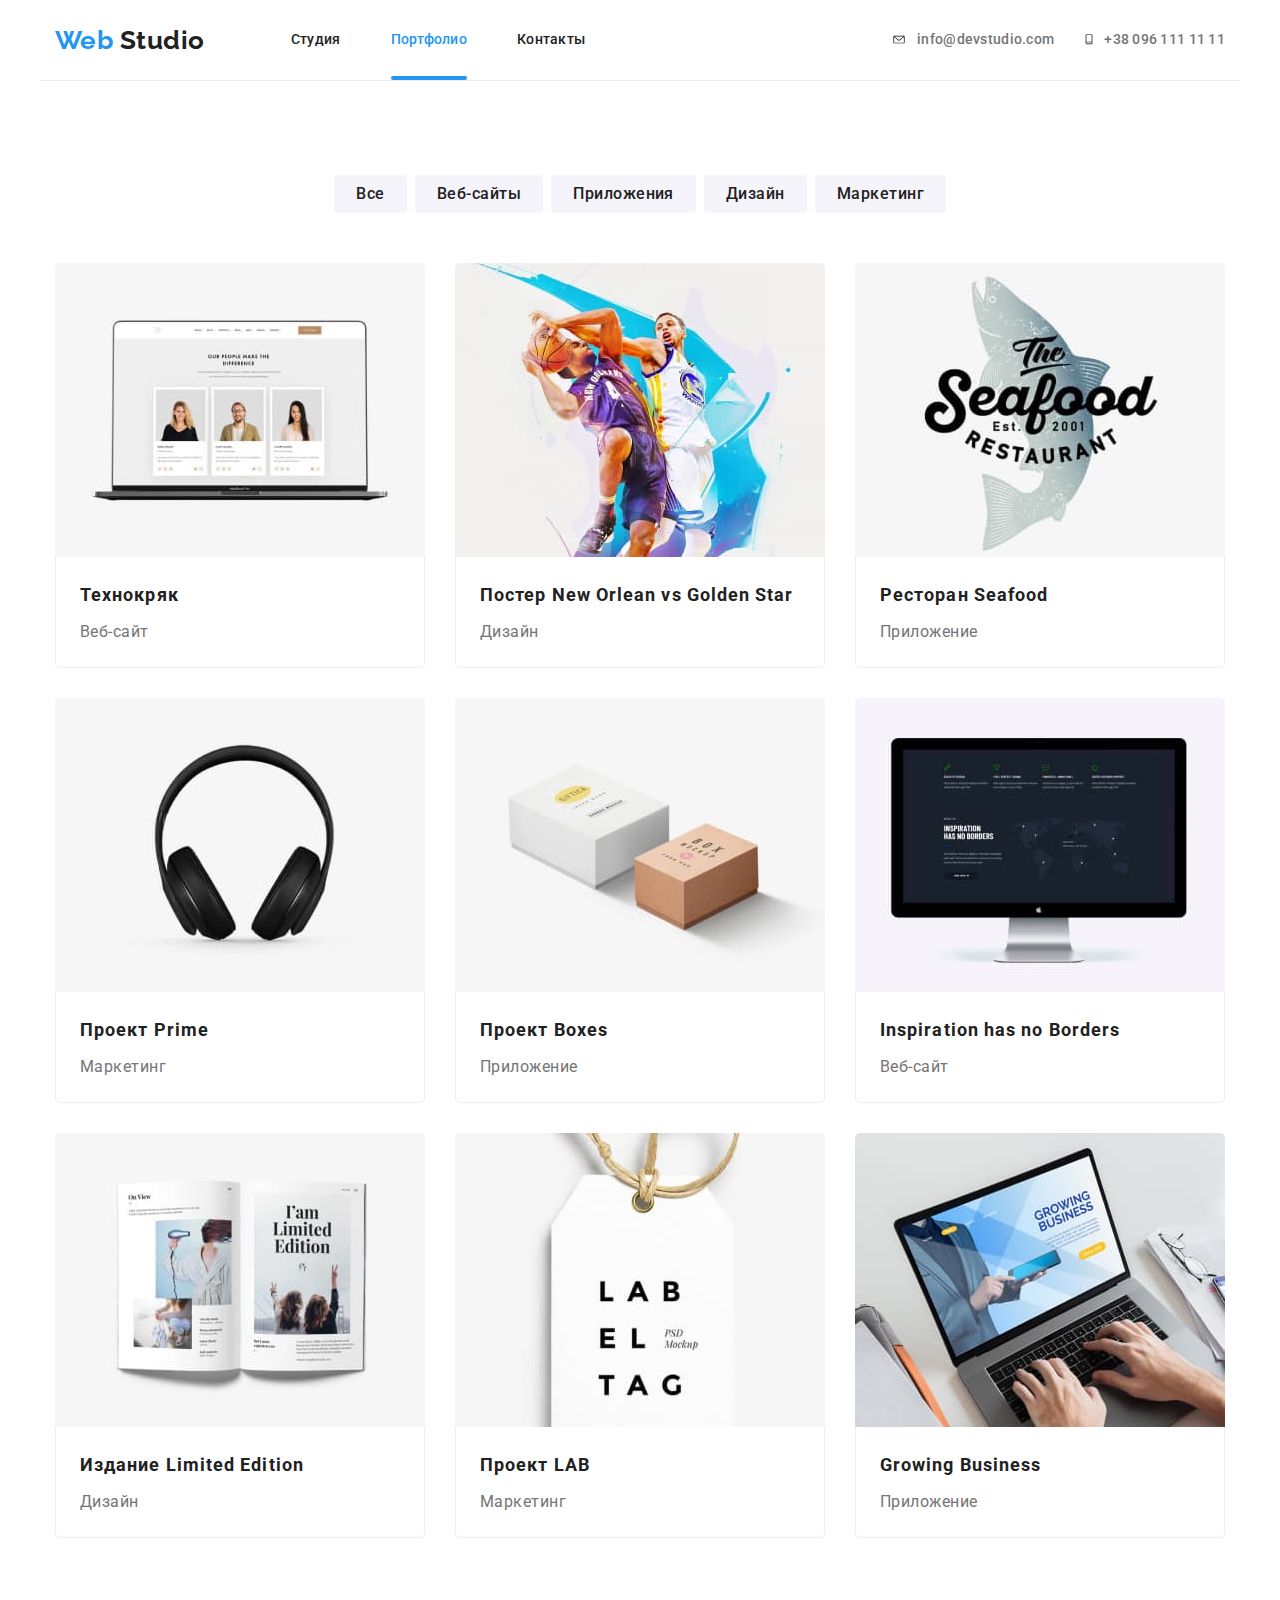
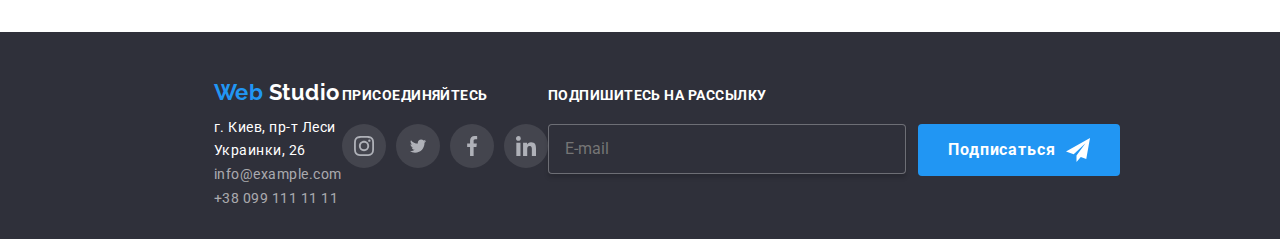
==== portfolio.html @ 9f86890e "Добавляет страницы на препроцессоре SASS" ====
<!DOCTYPE html>
<html lang="ru">
  <head>
    <meta charset="UTF-8" />
    <meta name="viewport" content="width=device-width, initial-scale=1.0" />
    <title>Студия</title>
    <link
      href="https://fonts.googleapis.com/css2?family=Raleway:wght@700&family=Roboto:wght@400;500;700;900&display=swap"
      rel="stylesheet"
    />
    <link
      rel="stylesheet"
      href="https://cdnjs.cloudflare.com/ajax/libs/modern-normalize/0.6.0/modern-normalize.min.css"
    />
    <link rel="stylesheet" href="./css/main.min.css" />
    <!-- <link rel="stylesheet" href="./css/styles.css" /> -->
  </head>

  <body>
    <header>
      <div class="container main-nav">
        <nav class="main-nav">
          <a href="./index.html" class="logo up"
            >Web<span class="word"> Studio</span></a
          >
          <ul class="site-nav list">
            <li class="item"><a href="./index.html" class="link">Студия</a></li>
            <li class="item">
              <a href="#" class="link current">Портфолио</a>
            </li>
            <li class="item"><a href="#" class="link">Контакты</a></li>
          </ul>
        </nav>

        <ul class="contacts list">
          <li class="item">
            <a href="mailto:info@devstudio.com" class="link highlight">
              <svg class="upper icons" width="16" height="11.2">
                <use href="./images/symbol-defs.svg#icon-envelope"></use></svg
              >info@devstudio.com</a
            >
          </li>
          <li class="item">
            <a href="tel:+380961111111" class="link highlight">
              <svg class="upper icons" width="10" height="15">
                <use href="./images/symbol-defs.svg#icon-mobile"></use></svg
              >+38 096 111 11 11</a
            >
          </li>
        </ul>
      </div>
    </header>
    <main>
      <section class="container section portfolio">
        <!-- скроем заголовок в CSS -->
        <h1 class="name visually-hidden">Наши проекты</h1>
        <ul class="variant list">
          <li class="push">
            <button type="button" class="button-items">Все</button>
          </li>
          <li class="push">
            <button type="button" class="button-items">Веб-сайты</button>
          </li>
          <li class="push">
            <button type="button" class="button-items">Приложения</button>
          </li>
          <li class="push">
            <button type="button" class="button-items">Дизайн</button>
          </li>
          <li class="push">
            <button type="button" class="button-items">Маркетинг</button>
          </li>
        </ul>
        <ul class="project list flex">
          <li class="element">
            <div class="thumb">
              <a href="#" class="img"
                ><img
                  src="./images/technocryak.jpg"
                  alt=""
                  width="370"
                  height="294"
              /></a>
              <p class="text-inside">
                Технокряк это современная площадка распространения коронавируса.
                Компании используют эту платформу для цифрового шпионажа и атак
                на защищённые сервера конкурентов.
              </p>
            </div>
            <div class="card">
              <h2 class="project-title list">Технокряк</h2>
              <p class="text list">Веб-сайт</p>
            </div>
          </li>
          <li class="element">
            <div class="thumb">
              <a href="#" class="img"
                ><img src="./images/poster.jpg" alt="" width="370" height="294"
              /></a>
              <p class="text-inside">
                Технокряк это современная площадка распространения коронавируса.
                Компании используют эту платформу для цифрового шпионажа и атак
                на защищённые сервера конкурентов.
              </p>
            </div>
            <div class="card">
              <h2 class="project-title list">
                Постер New Orlean vs Golden Star
              </h2>
              <p class="text list">Дизайн</p>
            </div>
          </li>
          <li class="element">
            <div class="thumb">
              <a href="#" class="img"
                ><img
                  src="./images/seafood.jpg"
                  alt=""
                  width="370"
                  height="294"
              /></a>
              <p class="text-inside">
                Технокряк это современная площадка распространения коронавируса.
                Компании используют эту платформу для цифрового шпионажа и атак
                на защищённые сервера конкурентов.
              </p>
            </div>
            <div class="card">
              <h2 class="project-title list">Ресторан Seafood</h2>
              <p class="text list">Приложение</p>
            </div>
          </li>
          <li class="element">
            <div class="thumb">
              <a href="#" class="img"
                ><img src="./images/prime.jpg" alt="" width="370" height="294"
              /></a>
              <p class="text-inside">
                Технокряк это современная площадка распространения коронавируса.
                Компании используют эту платформу для цифрового шпионажа и атак
                на защищённые сервера конкурентов.
              </p>
            </div>
            <div class="card">
              <h2 class="project-title list">Проект Prime</h2>
              <p class="text list">Маркетинг</p>
            </div>
          </li>
          <li class="element">
            <div class="thumb">
              <a href="#" class="img"
                ><img src="./images/boxes.jpg" alt="" width="370" height="294"
              /></a>
              <p class="text-inside">
                Технокряк это современная площадка распространения коронавируса.
                Компании используют эту платформу для цифрового шпионажа и атак
                на защищённые сервера конкурентов.
              </p>
            </div>
            <div class="card">
              <h2 class="project-title list">Проект Boxes</h2>
              <p class="text list">Приложение</p>
            </div>
          </li>
          <li class="element">
            <div class="thumb">
              <a href="#" class="img"
                ><img src="./images/design.jpg" alt="" width="370" height="294"
              /></a>
              <p class="text-inside">
                Технокряк это современная площадка распространения коронавируса.
                Компании используют эту платформу для цифрового шпионажа и атак
                на защищённые сервера конкурентов.
              </p>
            </div>
            <div class="card">
              <h2 class="project-title list">Inspiration has no Borders</h2>
              <p class="text list">Веб-сайт</p>
            </div>
          </li>
          <li class="element">
            <div class="thumb">
              <a href="#" class="img"
                ><img
                  src="./images/limedition.jpg"
                  alt=""
                  width="370"
                  height="294"
              /></a>
              <p class="text-inside">
                Технокряк это современная площадка распространения коронавируса.
                Компании используют эту платформу для цифрового шпионажа и атак
                на защищённые сервера конкурентов.
              </p>
            </div>
            <div class="card">
              <h2 class="project-title list">Издание Limited Edition</h2>
              <p class="text list">Дизайн</p>
            </div>
          </li>
          <li class="element">
            <div class="thumb">
              <a href="#" class="img"
                ><img src="./images/lab.jpg" alt="" width="370" height="294"
              /></a>
              <p class="text-inside">
                Технокряк это современная площадка распространения коронавируса.
                Компании используют эту платформу для цифрового шпионажа и атак
                на защищённые сервера конкурентов.
              </p>
            </div>
            <div class="card">
              <h2 class="project-title list">Проект LAB</h2>
              <p class="text list">Маркетинг</p>
            </div>
          </li>
          <li class="element">
            <div class="thumb">
              <a href="#" class="img"
                ><img
                  src="./images/desktop.jpg"
                  alt=""
                  width="370"
                  height="294"
              /></a>
              <p class="text-inside">
                Технокряк это современная площадка распространения коронавируса.
                Компании используют эту платформу для цифрового шпионажа и атак
                на защищённые сервера конкурентов.
              </p>
            </div>
            <div class="card">
              <h2 class="project-title list">Growing Business</h2>
              <p class="text list">Приложение</p>
            </div>
          </li>
        </ul>
      </section>
    </main>
    <footer>
      <div class="footer">
        <div class="down">
          <a href="#" class="logo">Web<span class="text"> Studio</span></a>
          <address class="address">
            г. Киев, пр-т Леси Украинки, 26
            <span class="contacts">
              info@example.com <br />+38 099 111 11 11</span
            >
          </address>
        </div>
        <div class="slogan">
          <div class="join">
            <b class="call">присоединяйтесь</b>
          </div>
          <ul class="list">
            <li class="label">
              <!-- используем aria-label в ссылках для читалок -->
              <a href="#" class="social-link accent" aria-label="Instagram">
                <svg class="icons" width="20" height="20">
                  <use
                    href="./images/symbol-defs.svg#icon-instagram"
                  ></use></svg
              ></a>
            </li>
            <li class="label">
              <a href="#" class="social-link accent" aria-label="Twitter"
                ><svg class="icons" width="20" height="16.25">
                  <use href="./images/symbol-defs.svg#icon-twitter"></use></svg
              ></a>
            </li>
            <li class="label">
              <a href="#" class="social-link accent" aria-label="Facebook"
                ><svg class="icons" width="20" height="20">
                  <use href="./images/symbol-defs.svg#icon-facebook"></use></svg
              ></a>
            </li>
            <li class="label">
              <a href="#" class="social-link accent" aria-label="LinkedIn"
                ><svg class="icons" width="20" height="20">
                  <use href="./images/symbol-defs.svg#icon-linkedin"></use></svg
              ></a>
            </li>
          </ul>
        </div>
        <div>
          <div class="join">
            <b class="call">подпишитесь на рассылку</b>
          </div>
          <form class="footer-form">
            <label
              ><input
                type="email"
                class="footer-input"
                name="email"
                placeholder="E-mail"
            /></label>
            <button class="text button icon-send">
              Подписаться
              <svg class="plane" width="24" height="24">
                <use href="./images/symbol-defs.svg#icon-send"></use>
              </svg>
            </button>
          </form>
        </div>
      </div>
      <!-- был удален после занятия №13 -->
      <!--    <div class="copy container">
            <p class="copyright">2020 | Developed by GoIT Students</p>
          </div> -->
    </footer>
  </body>
</html>
---- css/main.min.css ----
body{background-color:#fff;color:#757575;font-family:Roboto,sans-serif;font-weight:400;letter-spacing:0.03em}h1,h2,h3,h4,h5,h6{color:#212121;font-weight:700}.list{list-style:none;padding:0;margin:0}img{display:block;max-width:100%;height:auto}.visually-hidden{position:absolute;width:1px;height:1px;margin:-1px;border:0px;padding:0px;clip:rect(0 0 0 0);overflow:hidden}.container{width:1200px;padding-left:15px;padding-right:15px;margin-left:auto;margin-right:auto}.section{padding-top:94px;padding-bottom:94px}.logo{text-decoration:none;font-family:Raleway,sans-serif;font-weight:700;font-size:26px;line-height:1.19}.up{display:block;margin-right:86px}.logo{color:#2196f3}.logo .word{color:#212121}.logo .text{color:#fff}.main-nav{display:-webkit-box;display:-ms-flexbox;display:flex;-webkit-box-align:center;-ms-flex-align:center;align-items:center}.site-nav{display:-webkit-box;display:-ms-flexbox;display:flex}.site-nav .item+.item{margin-left:50px}.site-nav .link{color:#212121;display:block;padding-top:32px;padding-bottom:32px}.site-nav .link.current{color:#2196f3}.link.current{position:relative}.link.current::after{content:'';display:block;background-color:#2196f3;width:100%;height:4px;position:absolute;bottom:0;border-radius:2px}.contacts{display:-webkit-box;display:-ms-flexbox;display:flex;margin-left:auto}.contacts .item+.item{margin-left:30px}.contacts .link{display:-webkit-box;display:-ms-flexbox;display:flex;-webkit-box-align:center;-ms-flex-align:center;align-items:center;color:#757575}.item .highlight:hover,.item .highlight:focus{fill:#2196f3}.upper.icons{margin-right:10px}.link{-webkit-transition:color 250ms cubic-bezier(0.4, 0, 0.2, 1);transition:color 250ms cubic-bezier(0.4, 0, 0.2, 1);text-decoration:none;font-weight:500;font-size:14px;line-height:1.14;letter-spacing:0.02em}.link:hover,.link:focus{color:#2196f3}.overlay{display:block;padding:200px 452px;max-width:1600px;min-height:600px;margin-left:auto;margin-right:auto;background-image:-webkit-gradient(linear, left top, left bottom, from(rgba(47,48,58,0.8)), to(rgba(47,48,58,0.8))),url("../images/header.jpg");background-image:linear-gradient(rgba(47,48,58,0.8), rgba(47,48,58,0.8)),url("../images/header.jpg");background-color:#757575;background-repeat:no-repeat;background-size:cover}.hero{text-align:center}.hero-title{margin-top:0;margin-bottom:40px;color:#fff;font-weight:900;font-size:44px;line-height:1.36;letter-spacing:0.06em;text-transform:uppercase}.button{display:inline-block;padding:10px 32px;border-radius:4px;border:1px solid transparent;min-width:200px;background-color:#2196f3;color:#fff;font-family:inherit;font-size:16px;line-height:1.87;font-weight:700;text-align:center;letter-spacing:0.06em;text-decoration:none;cursor:pointer}.pluses{display:-webkit-box;display:-ms-flexbox;display:flex}.container .title{margin:0;padding:0}.text{margin:0;padding:0}.list .text{width:270px;font-size:14px;line-height:1.71}.subtitle{margin:0;padding:0;font-size:14px;line-height:1.14;text-transform:uppercase}.pluses .subtitle{margin-bottom:10px}.option:not(:last-child){margin-right:30px}.icon{display:-webkit-inline-box;display:-ms-inline-flexbox;display:inline-flex;width:270px;height:120px;-webkit-box-pack:center;-ms-flex-pack:center;justify-content:center;-webkit-box-align:center;-ms-flex-align:center;align-items:center;background-color:#f5f4fa;margin-bottom:30px;border-radius:4px}.projects{display:-webkit-box;display:-ms-flexbox;display:flex;z-index:0}.projects .subtitle{color:#fff}.projects .unit{position:relative}.projects .unit:not(:last-child){margin-right:30px}.apps{position:absolute;bottom:0;left:0;width:100%;padding:27px 0px;background-color:rgba(47,48,58,0.8);text-align:center}.team{text-align:center;background-color:#f5f4fa;font-size:16px;line-height:1.19}.team-container{max-width:1600px;padding:94px 214px;margin-left:auto;margin-right:auto}.team .list{display:-webkit-box;display:-ms-flexbox;display:flex;-webkit-box-pack:space-evenly;-ms-flex-pack:space-evenly;justify-content:space-evenly}.member:not(:last-child){margin-right:30px}.team .member{background-color:#fff;-webkit-box-shadow:0px 2px 1px rgba(0,0,0,0.2),0px 1px 1px rgba(0,0,0,0.14),0px 1px 3px rgba(0,0,0,0.12);box-shadow:0px 2px 1px rgba(0,0,0,0.2),0px 1px 1px rgba(0,0,0,0.14),0px 1px 3px rgba(0,0,0,0.12)}.inside{padding:30px 32px 24px}.social-link{fill:#afb1b8;display:-webkit-box;display:-ms-flexbox;display:flex;-webkit-box-pack:center;-ms-flex-pack:center;justify-content:center;-webkit-box-align:center;-ms-flex-align:center;align-items:center;width:44px;height:44px;border-radius:50%}.social-link:hover,.social-link:focus{background-color:#2196f3;fill:#fff}.icons{-webkit-transition:background-color 250ms cubic-bezier(0.4, 0, 0.2, 1),fill 250ms cubic-bezier(0.4, 0, 0.2, 1);transition:background-color 250ms cubic-bezier(0.4, 0, 0.2, 1),fill 250ms cubic-bezier(0.4, 0, 0.2, 1)}.section-title{padding:0;margin:0;margin-bottom:50px;font-size:36px;line-height:1.17;text-align:center}.section-subtitle{margin:0;margin-bottom:10px;font-weight:500}.team .item{margin:0px 0px 16px}.clients .list{display:-webkit-box;display:-ms-flexbox;display:flex;-webkit-box-pack:justify;-ms-flex-pack:justify;justify-content:space-between}.pic{display:-webkit-box;display:-ms-flexbox;display:flex;-webkit-box-pack:center;-ms-flex-pack:center;justify-content:center;-webkit-box-align:center;-ms-flex-align:center;align-items:center;width:170px;height:90px;border:1px solid #afb1b8;border-radius:4px;-webkit-transition:border-color 250ms cubic-bezier(0.4, 0, 0.2, 1);transition:border-color 250ms cubic-bezier(0.4, 0, 0.2, 1)}.link-client{fill:#afb1b8}.pic:hover,.pic:focus{border-color:#2196f3;cursor:pointer}.pic:hover .link-client,.pic:focus .link-client{fill:#2196f3}.icon-client{-webkit-transition:fill 250ms cubic-bezier(0.4, 0, 0.2, 1);transition:fill 250ms cubic-bezier(0.4, 0, 0.2, 1)}.footer{max-width:1600px;padding:0px 214px;margin-left:auto;margin-right:auto;display:-webkit-box;display:-ms-flexbox;display:flex;-webkit-box-pack:justify;-ms-flex-pack:justify;justify-content:space-between;-webkit-box-align:baseline;-ms-flex-align:baseline;align-items:baseline;padding-top:48px;background-color:#2f303a}.down .logo{display:block;margin-bottom:10px;font-size:22px;line-height:1.18}.address>.contacts{color:rgba(255,255,255,0.6)}.address{color:#fff;font-style:normal;font-size:14px;line-height:1.71}.down{margin-bottom:28px}.call{color:#fff;font-size:14px;line-height:1.14;text-transform:uppercase}.footer-input{width:358px;padding:15px 16px;margin-right:12px;background-color:#2f303a;border:1px solid rgba(255,255,255,0.3);-webkit-box-shadow:0px 4px 4px rgba(0,0,0,0.15);box-shadow:0px 4px 4px rgba(0,0,0,0.15);border-radius:4px}.label:not(:last-child){margin-right:10px}.slogan .list{display:-webkit-box;display:-ms-flexbox;display:flex}.join{margin-bottom:20px}.social-link.accent{background-color:rgba(255,255,255,0.1)}.social-link.accent:hover,.social-link.accent:focus{background-color:#2196f3}.footer-form{display:-webkit-box;display:-ms-flexbox;display:flex}.button.icon-send{padding:10px 29px;display:-webkit-box;display:-ms-flexbox;display:flex;-webkit-box-align:center;-ms-flex-align:center;align-items:center}.icon-send .plane{margin-left:10px}.backdrop{position:fixed;background-color:rgba(0,0,0,0.2);top:0;left:0;width:100%;height:100%;z-index:1;-webkit-transition:opacity 250ms cubic-bezier(0.4, 0, 0.2, 1);transition:opacity 250ms cubic-bezier(0.4, 0, 0.2, 1)}.backdrop.is-hidden{opacity:0;pointer-events:none}.modal{position:absolute;left:50%;top:50%;-webkit-transform:translate(-50%, -50%) scale(1.2);transform:translate(-50%, -50%) scale(1.2);padding:40px;background-color:#ffffff;-webkit-box-shadow:0px 2px 1px rgba(0,0,0,0.2),0px 1px 1px rgba(0,0,0,0.14),0px 1px 3px rgba(0,0,0,0.12);box-shadow:0px 2px 1px rgba(0,0,0,0.2),0px 1px 1px rgba(0,0,0,0.14),0px 1px 3px rgba(0,0,0,0.12);border-radius:4px;-webkit-transition:-webkit-transform 250ms cubic-bezier(0.4, 0, 0.2, 1);transition:-webkit-transform 250ms cubic-bezier(0.4, 0, 0.2, 1);transition:transform 250ms cubic-bezier(0.4, 0, 0.2, 1);transition:transform 250ms cubic-bezier(0.4, 0, 0.2, 1), -webkit-transform 250ms cubic-bezier(0.4, 0, 0.2, 1)}.form .title{margin:0;margin-bottom:30px;font-size:20px;line-height:1.15;text-align:center}.form-field input{margin:0;padding:12px 42px}.form-field{position:relative;display:-webkit-box;display:-ms-flexbox;display:flex;-webkit-box-orient:vertical;-webkit-box-direction:normal;-ms-flex-direction:column;flex-direction:column;font-size:14px;line-height:1.14;letter-spacing:0.01em;color:#757575;margin-bottom:28px}.form-label{position:absolute;top:50%;left:42px;-webkit-transform:translateY(-50%);transform:translateY(-50%);-webkit-transition:color 250ms cubic-bezier(0.4, 0, 0.2, 1),-webkit-transform 250ms cubic-bezier(0.4, 0, 0.2, 1);transition:color 250ms cubic-bezier(0.4, 0, 0.2, 1),-webkit-transform 250ms cubic-bezier(0.4, 0, 0.2, 1);transition:transform 250ms cubic-bezier(0.4, 0, 0.2, 1),color 250ms cubic-bezier(0.4, 0, 0.2, 1);transition:transform 250ms cubic-bezier(0.4, 0, 0.2, 1),color 250ms cubic-bezier(0.4, 0, 0.2, 1),-webkit-transform 250ms cubic-bezier(0.4, 0, 0.2, 1)}.form-input{border:1px solid rgba(33,33,33,0.2);border-radius:4px;outline-width:1px;-webkit-transition:outline-color 250ms cubic-bezier(0.4, 0, 0.2, 1);transition:outline-color 250ms cubic-bezier(0.4, 0, 0.2, 1)}.form-input:focus{outline-color:#2196f3}textarea{resize:none;color:#757575}.form-field.comment{position:relative;margin-bottom:20px}.form-field .textarea{height:120px;padding:12px 16px;border-radius:4px;border:1px solid rgba(33,33,33,0.2);outline-width:1px;-webkit-transition:outline-color 250ms cubic-bezier(0.4, 0, 0.2, 1);transition:outline-color 250ms cubic-bezier(0.4, 0, 0.2, 1)}.comment-label{position:absolute;top:12px;left:16px;-webkit-transition:color 250ms cubic-bezier(0.4, 0, 0.2, 1),-webkit-transform 250ms cubic-bezier(0.4, 0, 0.2, 1);transition:color 250ms cubic-bezier(0.4, 0, 0.2, 1),-webkit-transform 250ms cubic-bezier(0.4, 0, 0.2, 1);transition:color 250ms cubic-bezier(0.4, 0, 0.2, 1),transform 250ms cubic-bezier(0.4, 0, 0.2, 1);transition:color 250ms cubic-bezier(0.4, 0, 0.2, 1),transform 250ms cubic-bezier(0.4, 0, 0.2, 1),-webkit-transform 250ms cubic-bezier(0.4, 0, 0.2, 1)}.form-field:focus-within>.textarea{outline-color:#2196f3}.form-field:focus-within>.form-label,.form-input:not(:placeholder-shown)+.form-label{color:#2196f3;-webkit-transform:translate(-25px, -44px);transform:translate(-25px, -44px)}.form-field:focus-within>.comment-label,.textarea:not(:placeholder-shown)+.comment-label{color:#2196f3;-webkit-transform:translateY(-28px);transform:translateY(-28px)}.form-icon{position:absolute;top:50%;left:16px;-webkit-transform:translateY(-50%);transform:translateY(-50%);-webkit-transition:fill 250ms cubic-bezier(0.4, 0, 0.2, 1);transition:fill 250ms cubic-bezier(0.4, 0, 0.2, 1)}.form-field:focus-within>.form-icon{fill:#2196f3}.form-field.policy{display:-webkit-box;display:-ms-flexbox;display:flex;-webkit-box-orient:horizontal;-webkit-box-direction:normal;-ms-flex-direction:row;flex-direction:row;-webkit-box-pack:center;-ms-flex-pack:center;justify-content:center;-webkit-box-align:center;-ms-flex-align:center;align-items:center;text-align:center;margin-bottom:30px;margin-right:auto;margin-left:auto}.agreement{color:#2196f3}.checkbox{position:absolute;width:1px;height:1px;margin:-1px;border:0px;padding:0px;clip:rect(0 0 0 0);overflow:hidden}.checkbox-icon{position:absolute;top:0;left:0;display:block;width:15px;height:15px;border:1px solid #212121;border-radius:2px;margin-right:8px;-webkit-transition:border-color 250ms cubic-bezier(0.4, 0, 0.2, 1),background-color 250ms cubic-bezier(0.4, 0, 0.2, 1),background-image 250ms cubic-bezier(0.4, 0, 0.2, 1);transition:border-color 250ms cubic-bezier(0.4, 0, 0.2, 1),background-color 250ms cubic-bezier(0.4, 0, 0.2, 1),background-image 250ms cubic-bezier(0.4, 0, 0.2, 1)}.checkbox:checked+.checkbox-icon{border-color:#2196f3;background-color:#2196f3;background-image:url("../images/check.svg");background-size:contain;background-origin:border-box}.button.send-form{display:-webkit-box;display:-ms-flexbox;display:flex;-webkit-box-pack:center;-ms-flex-pack:center;justify-content:center;margin-right:auto;margin-left:auto}.close-button{position:absolute;fill:#000000;width:30px;height:30px;top:8px;right:8px;background-color:#ffffff;border-radius:50%;border:none;-webkit-box-shadow:0px 2px 1px rgba(0,0,0,0.2),0px 1px 1px rgba(0,0,0,0.14),0px 1px 3px rgba(0,0,0,0.12);box-shadow:0px 2px 1px rgba(0,0,0,0.2),0px 1px 1px rgba(0,0,0,0.14),0px 1px 3px rgba(0,0,0,0.12);cursor:pointer}.portfolio{border-top:1px solid #ececec}.button-items{padding:6px 22px;border:none;cursor:pointer;min-width:73px;border-radius:4px;-webkit-transition:background-color 250ms cubic-bezier(0.4, 0, 0.2, 1),color 250ms cubic-bezier(0.4, 0, 0.2, 1);transition:background-color 250ms cubic-bezier(0.4, 0, 0.2, 1),color 250ms cubic-bezier(0.4, 0, 0.2, 1);font-family:inherit;font-weight:500;font-size:16px;line-height:1.62;letter-spacing:0.03em}.button-items{background-color:#f5f4fa;color:#212121}.button-items:hover,.button-items:focus{background-color:#2196f3;color:#fff}.variant{display:-webkit-box;display:-ms-flexbox;display:flex;-webkit-box-pack:center;-ms-flex-pack:center;justify-content:center;margin-bottom:50px}.push:not(:last-child){margin-right:8px}.flex{display:-webkit-box;display:-ms-flexbox;display:flex;-ms-flex-wrap:wrap;flex-wrap:wrap}.element{display:block;border-top-left-radius:5px;border-top-right-radius:5px;overflow:hidden}.flex .element{width:370px;margin-right:30px;margin-bottom:30px;-webkit-transition:-webkit-box-shadow 250ms cubic-bezier(0.4, 0, 0.2, 1);transition:-webkit-box-shadow 250ms cubic-bezier(0.4, 0, 0.2, 1);transition:box-shadow 250ms cubic-bezier(0.4, 0, 0.2, 1);transition:box-shadow 250ms cubic-bezier(0.4, 0, 0.2, 1), -webkit-box-shadow 250ms cubic-bezier(0.4, 0, 0.2, 1)}.flex .element:hover,.flex .element:focus{-webkit-box-shadow:1px 4px 6px rgba(0,0,0,0.16),0px 4px 4px rgba(0,0,0,0.06),0px 1px 1px rgba(0,0,0,0.12);box-shadow:1px 4px 6px rgba(0,0,0,0.16),0px 4px 4px rgba(0,0,0,0.06),0px 1px 1px rgba(0,0,0,0.12);cursor:pointer}.flex .element:nth-child(3n){margin-right:0}.flex .element:nth-last-child(-n+3){margin-bottom:0}.container .name{margin:0}.card{padding:20px 24px;border-bottom:1px solid #eeeeee;border-left:1px solid #eeeeee;border-right:1px solid #eeeeee;border-bottom-left-radius:5px;border-bottom-right-radius:5px}.project-title{margin-bottom:4px;font-size:18px;line-height:2;letter-spacing:0.06em}.project .list{background-color:#fff}.project .text{font-size:16px;line-height:1.87}.thumb{position:relative;overflow:hidden}.project .text-inside{position:absolute;top:0;left:0;width:100%;height:100%;margin:0;-webkit-transform:translateY(100%);transform:translateY(100%);-webkit-transition:-webkit-transform 250ms cubic-bezier(0.4, 0, 0.2, 1);transition:-webkit-transform 250ms cubic-bezier(0.4, 0, 0.2, 1);transition:transform 250ms cubic-bezier(0.4, 0, 0.2, 1);transition:transform 250ms cubic-bezier(0.4, 0, 0.2, 1), -webkit-transform 250ms cubic-bezier(0.4, 0, 0.2, 1);padding:63px 24px;color:#fff;background-color:rgba(33,150,243,0.9);font-size:18px;line-height:1.56}.project .element:hover .text-inside,.project .element:focus .text-inside{-webkit-transform:translateY(0%);transform:translateY(0%)}
/*# sourceMappingURL=main.min.css.map */
---- css/styles.css ----
:root {
  --primary-text-color: #757575;
  --title-text-color: #212121;
  --button-text-color: #ffffff;
  --accent-color: #2196f3;
  --primary-bg-color: #ffffff;
  --secondary-bg-color: #f5f4fa;
  --white-text-color: #ffffff;
  --second-portfolio-bg-color: rgba(33, 150, 243, 0.9);
  --footer-bg-color: #2f303a;
}

body {
  background-color: var(--primary-bg-color);
  color: var(--primary-text-color);
  font-family: Roboto, sans-serif;
  font-weight: 400;
  letter-spacing: 0.03em;
}

h1,
h2,
h3,
h4,
h5,
h6 {
  color: var(--title-text-color);

  font-weight: 700;
}

/* здесь храним стили для сброса стилей элемента */
.list {
  list-style: none;
  padding: 0;
  margin: 0;
}

/* цвет основного текста серый #757575 */
/* вторичный цвет текста чёрный #212121 */
/* белый #FFFFFF */
/* акцент #2196F3 */
/* акцент подвал rgba(255, 255, 255, 0.6) */
/* акцент подвал rgba(255, 255, 255, 0.4) */

/* основной цвет фона #E5E5E5
вторичный цвет фона #F5F4FA
акцент шапка фон #FFFFFF */

.container {
  width: 1200px;
  padding-left: 15px;
  padding-right: 15px;
  margin-left: auto;
  margin-right: auto;
}
/* этот класс-img создан для того чтобы избавиться от нижнего марджина картинка в 4px*/
img {
  display: block;
  max-width: 100%;
  height: auto;
}

.visually-hidden {
  position: absolute;
  width: 1px;
  height: 1px;
  margin: -1px;
  border: 0px;
  padding: 0px;
  clip: rect(0 0 0 0);
  overflow: hidden;
}

.main-nav {
  display: flex;
  align-items: center;
}
.section {
  padding-top: 94px;
  padding-bottom: 94px;
}

.logo {
  color: var(--accent-color);
  text-decoration: none;

  font-family: Raleway, sans-serif;
  font-weight: 700;
  font-size: 26px;
  line-height: 1.19;
}

.up {
  display: block;
  margin-right: 86px;
}
.logo .word {
  color: var(--title-text-color);
}

/* для лого в футере */
.logo .text {
  color: var(--white-text-color);
}
.site-nav {
  display: flex;
}
/* задать всем, кроме последнего ребёнка 
.site-nav .item:not(:last-child) {
  margin-right: 50px;
} */
.site-nav .item + .item {
  margin-left: 50px;
}
.site-nav .link,
.contacts .link {
  transition: color 250ms cubic-bezier(0.4, 0, 0.2, 1);

  font-weight: 500;
  font-size: 14px;
  line-height: 1.14;
  letter-spacing: 0.02em;
}

.site-nav .link {
  color: var(--title-text-color);
  display: block;
  padding-top: 32px;
  padding-bottom: 32px;
}
.site-nav .link.current {
  color: var(--accent-color);
}
.link.current {
  position: relative;
}
.link.current::after {
  content: '';
  display: block;
  background-color: var(--accent-color);
  width: 100%;
  height: 4px;
  position: absolute;
  bottom: 0;
  border-radius: 2px;
}

.contacts {
  display: flex;
  margin-left: auto;
}
.contacts .item + .item {
  margin-left: 30px;
}

.contacts .link {
  display: flex;
  align-items: center;

  color: var(--primary-text-color);
}
.link:hover,
.link:focus {
  color: var(--accent-color);
}
.link {
  text-decoration: none;
}
.item .highlight:hover,
.item .highlight:focus {
  fill: var(--accent-color);
}
.upper.icons {
  margin-right: 10px;
}
.overlay {
  display: block;
  padding: 200px 452px;
  max-width: 1600px;
  min-height: 600px;
  margin-left: auto;
  margin-right: auto;
  background-image: linear-gradient(
      rgba(47, 48, 58, 0.8),
      rgba(47, 48, 58, 0.8)
    ),
    url('../images/header.jpg');
  /* установлен background-color: #757575; для того, чтобы видно было 
   наш белый hero-title в случае, если не загрузится CSS-фоновая картинка под текстом */
  background-color: #757575;
  background-repeat: no-repeat;
  background-size: cover;
}

.hero {
  text-align: center;
}

.hero-title {
  margin-top: 0;
  margin-bottom: 40px;
  color: var(--white-text-color);

  font-weight: 900;
  font-size: 44px;
  line-height: 1.36;

  letter-spacing: 0.06em;
  text-transform: uppercase;
}
.hero .button {
  font-weight: 700;
}
.pluses {
  display: flex;
}
.border {
  border-bottom: 1px solid #ececec;
}
.container .title {
  margin: 0;
  padding: 0;
}
.text {
  margin: 0;
  padding: 0;
}
.list .text {
  font-size: 14px;
  line-height: 1.71;
}
.subtitle {
  margin: 0;
  padding: 0;

  font-size: 14px;
  line-height: 1.14;
  text-transform: uppercase;
}

.pluses .subtitle {
  margin-bottom: 10px;
}

.option:not(:last-child) {
  margin-right: 30px;
}
/* .pluses .option + .option {
  margin-left: 30px;
} */
.pluses .text {
  width: 270px;
}
.icon {
  display: inline-flex;
  width: 270px;
  height: 120px;
  justify-content: center;
  align-items: center;
  background-color: var(--secondary-bg-color);
  margin-bottom: 30px;
  border-radius: 4px;
}
.projects {
  display: flex;
  z-index: 0;
}

.projects .unit {
  position: relative;
}
.apps {
  position: absolute;
  bottom: 0;
  left: 0;

  width: 100%;
  padding: 27px 0px;
  background-color: rgba(47, 48, 58, 0.8);
  text-align: center;
}

.projects .unit:not(:last-child) {
  margin-right: 30px;
}
.projects .subtitle {
  color: var(--white-text-color);
}

.button {
  display: inline-block;
  padding: 10px 32px;
  border-radius: 4px;
  border: 1px solid transparent;
  min-width: 200px;

  background-color: var(--accent-color);
  color: var(--button-text-color);

  font-family: inherit;
  font-size: 16px;
  line-height: 1.87;
  text-align: center;
  letter-spacing: 0.06em;

  text-decoration: none;
}

.team {
  text-align: center;
  background-color: var(--secondary-bg-color);

  font-size: 16px;
  line-height: 1.19;
}
.team .list {
  display: flex;
  justify-content: space-evenly;
}
.member:not(:last-child) {
  margin-right: 30px;
}
.team .member {
  background-color: var(--primary-bg-color);
  box-shadow: 0px 2px 1px rgba(0, 0, 0, 0.2), 0px 1px 1px rgba(0, 0, 0, 0.14),
    0px 1px 3px rgba(0, 0, 0, 0.12);
}
.inside {
  padding: 30px 32px 24px;
}

.social-link {
  fill: #afb1b8;
  display: flex;
  justify-content: center;
  align-items: center;
  width: 44px;
  height: 44px;
  border-radius: 50%;
}

.social-link:hover,
.social-link:focus {
  background-color: var(--accent-color);
  fill: var(--white-text-color);
}
.icons {
  transition: background-color 250ms cubic-bezier(0.4, 0, 0.2, 1),
    fill 250ms cubic-bezier(0.4, 0, 0.2, 1);
}
.section-title {
  padding: 0;
  margin: 0;
  margin-bottom: 50px;

  font-size: 36px;
  line-height: 1.17;
  text-align: center;
}

.section-subtitle {
  margin: 0;
  margin-bottom: 10px;

  font-weight: 500;
}

.team .item {
  margin: 0px 0px 16px;
}
.clients .list {
  display: flex;
  justify-content: space-between;
}
.pic {
  display: flex;
  justify-content: center;
  align-items: center;
  width: 170px;
  height: 90px;
  border: 1px solid #afb1b8;
  border-radius: 4px;

  transition: border-color 250ms cubic-bezier(0.4, 0, 0.2, 1);
}

.link-client {
  fill: #afb1b8;
}

.pic:hover,
.pic:focus {
  border-color: var(--accent-color);
  cursor: pointer;
}
.pic:hover .link-client,
.pic:focus .link-client {
  fill: var(--accent-color);
}
.icon-client {
  transition: fill 250ms cubic-bezier(0.4, 0, 0.2, 1);
}

.footer {
  display: flex;
  justify-content: space-between;
  align-items: baseline;
  padding-top: 48px;
  background-color: var(--footer-bg-color);
}

.down .logo {
  display: block;
  margin-bottom: 10px;

  font-size: 22px;
  line-height: 1.18;
}

.address > .contacts {
  color: rgba(255, 255, 255, 0.6);
}
.address {
  color: var(--white-text-color);

  font-style: normal;
  font-size: 14px;
  line-height: 1.71;
}
.down {
  margin-bottom: 28px;
}
.call {
  color: var(--white-text-color);

  font-size: 14px;
  line-height: 1.14;

  text-transform: uppercase;
}
.footer-input {
  width: 358px;
  padding: 15px 16px;
  margin-right: 12px;
}
.label:not(:last-child) {
  margin-right: 10px;
}
.slogan .list {
  display: flex;
}
.join {
  margin-bottom: 20px;
}
.social-link.accent {
  background-color: rgba(255, 255, 255, 0.1);
}
.social-link.accent:hover,
.social-link.accent:focus {
  background-color: var(--accent-color);
}
.text.button {
  font-weight: 900;
}
/* .block {
  display: block;
} */
.footer-form {
  display: flex;
}
.button.icon-send {
  display: flex;
  align-items: center;
}
.icon-send .plane {
  margin-left: 10px;
}
.copy {
  background-color: var(--footer-bg-color);
}
.copyright {
  margin: 0;
  padding: 18px 0px 21px;
  border-top: 1px solid rgba(255, 255, 255, 0.1);

  color: rgba(255, 255, 255, 0.4);

  font-size: 12px;
  line-height: 2;
  text-align: center;
}
/*  */
/*  */
/*  */
/*  */
/*  */
/* МОДАЛЬНОЕ ОКНО */
.backdrop {
  position: fixed;
  background-color: rgba(0, 0, 0, 0.2);
  top: 0;
  left: 0;

  width: 100%;
  height: 100%;
  z-index: 1;

  transition: opacity 250ms cubic-bezier(0.4, 0, 0.2, 1);
}
.backdrop.is-hidden {
  /* visibility: hidden; */
  opacity: 0;
  pointer-events: none;
}
.modal {
  position: absolute;

  left: 50%;
  top: 50%;
  transform: translate(-50%, -50%) scale(1.2);
  padding: 40px;
  background-color: #ffffff;
  box-shadow: 0px 2px 1px rgba(0, 0, 0, 0.2), 0px 1px 1px rgba(0, 0, 0, 0.14),
    0px 1px 3px rgba(0, 0, 0, 0.12);
  border-radius: 4px;
  transition: transform 250ms cubic-bezier(0.4, 0, 0.2, 1);
}

.form .title {
  margin: 0;
  margin-bottom: 30px;
  font-size: 20px;
  line-height: 1.15;
  text-align: center;
}
.form-field input {
  margin: 0;
  padding: 12px 42px;
}
.form-field {
  position: relative;
  display: flex;
  flex-direction: column;
  font-size: 14px;
  line-height: 1.14;
  letter-spacing: 0.01em;
  color: var(--primary-text-color);
  margin-bottom: 28px;
}
.form-label {
  position: absolute;
  top: 50%;
  left: 42px;
  transform: translateY(-50%);
  transition: transform 250ms cubic-bezier(0.4, 0, 0.2, 1),
    color 250ms cubic-bezier(0.4, 0, 0.2, 1);
}
.form-input {
  border: 1px solid rgba(33, 33, 33, 0.2);
  border-radius: 4px;
  outline-width: 1px;
  transition: outline-color 250ms cubic-bezier(0.4, 0, 0.2, 1);
}
.form-input:focus/* ,
.form-input:not(:placeholder-shown) */ {
  outline-color: var(--accent-color);
  /* border-color: var(--accent-color); */
}
textarea {
  resize: none;
  color: var(--primary-text-color);
}
.form-field.comment {
  position: relative;
  margin-bottom: 20px;
}
.form-field .textarea {
  height: 120px;
  padding: 12px 16px;

  border-radius: 4px;
  border: 1px solid rgba(33, 33, 33, 0.2);
  outline-width: 1px;
  transition: outline-color 250ms cubic-bezier(0.4, 0, 0.2, 1);
}
.comment-label {
  position: absolute;
  top: 12px;
  left: 16px;
  transition: color 250ms cubic-bezier(0.4, 0, 0.2, 1),
    transform 250ms cubic-bezier(0.4, 0, 0.2, 1);
}
.form-field:focus-within > .textarea {
  outline-color: var(--accent-color);
}

.form-field:focus-within > .form-label,
.form-input:not(:placeholder-shown) + .form-label {
  color: var(--accent-color);
  transform: translate(-25px, -44px);
}
.form-field:focus-within > .comment-label,
.textarea:not(:placeholder-shown) + .comment-label {
  color: var(--accent-color);
  transform: translateY(-28px);
}
.form-icon {
  position: absolute;
  top: 50%;
  left: 16px;
  transform: translateY(-50%);
  transition: fill 250ms cubic-bezier(0.4, 0, 0.2, 1);
}
.form-field:focus-within > .form-icon {
  fill: var(--accent-color);
}

.form-field.policy {
  display: flex;
  flex-direction: row;
  justify-content: center;
  align-items: center;
  text-align: center;

  margin-bottom: 30px;
  margin-right: auto;
  margin-left: auto;
}
.agreement {
  color: var(--accent-color);
}
.checkbox {
  position: absolute;
  width: 1px;
  height: 1px;
  margin: -1px;
  border: 0px;
  padding: 0px;
  clip: rect(0 0 0 0);
  overflow: hidden;
}
.checkbox-icon {
  position: absolute;
  top: 0;
  left: 0;
  display: block;
  width: 15px;
  height: 15px;
  border: 1px solid #212121;
  border-radius: 2px;
  margin-right: 8px;
  transition: border-color 250ms cubic-bezier(0.4, 0, 0.2, 1),
    background-color 250ms cubic-bezier(0.4, 0, 0.2, 1),
    background-image 250ms cubic-bezier(0.4, 0, 0.2, 1);
}
.checkbox:checked + .checkbox-icon {
  border-color: var(--accent-color);
  background-color: var(--accent-color);
  background-image: url('../images/check.svg');
  background-size: contain;
  background-origin: border-box;
}
.button.send-form {
  display: flex;
  justify-content: center;
  margin-right: auto;
  margin-left: auto;
}

.close-button {
  position: absolute;
  fill: #000000;
  width: 30px;
  height: 30px;
  top: -2%;
  right: -2%;

  background-color: #ffffff;

  border-radius: 50%;
  border: none;

  box-shadow: 0px 2px 1px rgba(0, 0, 0, 0.2), 0px 1px 1px rgba(0, 0, 0, 0.14),
    0px 1px 3px rgba(0, 0, 0, 0.12);
  cursor: pointer;
}
/*  */

/*  */

/*  */

/*  */
/* Стили для страницы Portfolio */
.portfolio {
  border-top: 1px solid #ececec;
}
.button-items {
  padding: 6px 22px;
  border: none;
  cursor: pointer;
  min-width: 73px;
  border-radius: 4px;
  background-color: var(--secondary-bg-color);
  color: var(--title-text-color);

  transition: background-color 250ms cubic-bezier(0.4, 0, 0.2, 1),
    color 250ms cubic-bezier(0.4, 0, 0.2, 1);

  font-family: inherit;
  font-weight: 500;
  font-size: 16px;
  line-height: 1.62;
  letter-spacing: 0.03em;
}
.button-items:hover,
.button-items:focus {
  background-color: var(--accent-color);
  color: var(--button-text-color);
}
.variant {
  display: flex;
  justify-content: center;
  margin-bottom: 50px;
}
.push:not(:last-child) {
  margin-right: 8px;
}

.flex {
  display: flex;
  flex-wrap: wrap;
}
.element {
  display: block;
  border-top-left-radius: 5px;
  border-top-right-radius: 5px;
  overflow: hidden;
}
.flex .element {
  width: 370px;
  margin-right: 30px;
  margin-bottom: 30px;

  transition: box-shadow 250ms cubic-bezier(0.4, 0, 0.2, 1);
}
.flex .element:hover,
.flex .element:focus {
  box-shadow: 1px 4px 6px rgba(0, 0, 0, 0.16), 0px 4px 4px rgba(0, 0, 0, 0.06),
    0px 1px 1px rgba(0, 0, 0, 0.12);
  cursor: pointer;
}
.flex .element:nth-child(3n) {
  margin-right: 0;
}
.flex .element:nth-last-child(-n + 3) {
  margin-bottom: 0;
}
.container .name {
  margin: 0;
}
.card {
  padding: 20px 24px;
  border-bottom: 1px solid #eeeeee;
  border-left: 1px solid #eeeeee;
  border-right: 1px solid #eeeeee;
  border-bottom-left-radius: 5px;
  border-bottom-right-radius: 5px;
}

.project-title {
  margin-bottom: 4px;
  font-size: 18px;
  line-height: 2;

  letter-spacing: 0.06em;
}

.project .list {
  background-color: var(--primary-bg-color);
}

.project .text {
  font-size: 16px;
  line-height: 1.87;
}

.thumb {
  position: relative;
  overflow: hidden;
}
.project .text-inside {
  position: absolute;
  top: 0;
  left: 0;
  width: 100%;
  height: 100%;
  margin: 0;

  transform: translateY(100%);
  transition: transform 250ms cubic-bezier(0.4, 0, 0.2, 1);

  padding: 63px 24px;
  color: var(--white-text-color);
  background-color: rgba(33, 150, 243, 0.9);

  font-size: 18px;
  line-height: 1.56;
}
.project .element:hover .text-inside,
.project .element:focus .text-inside {
  transform: translateY(0%);
}
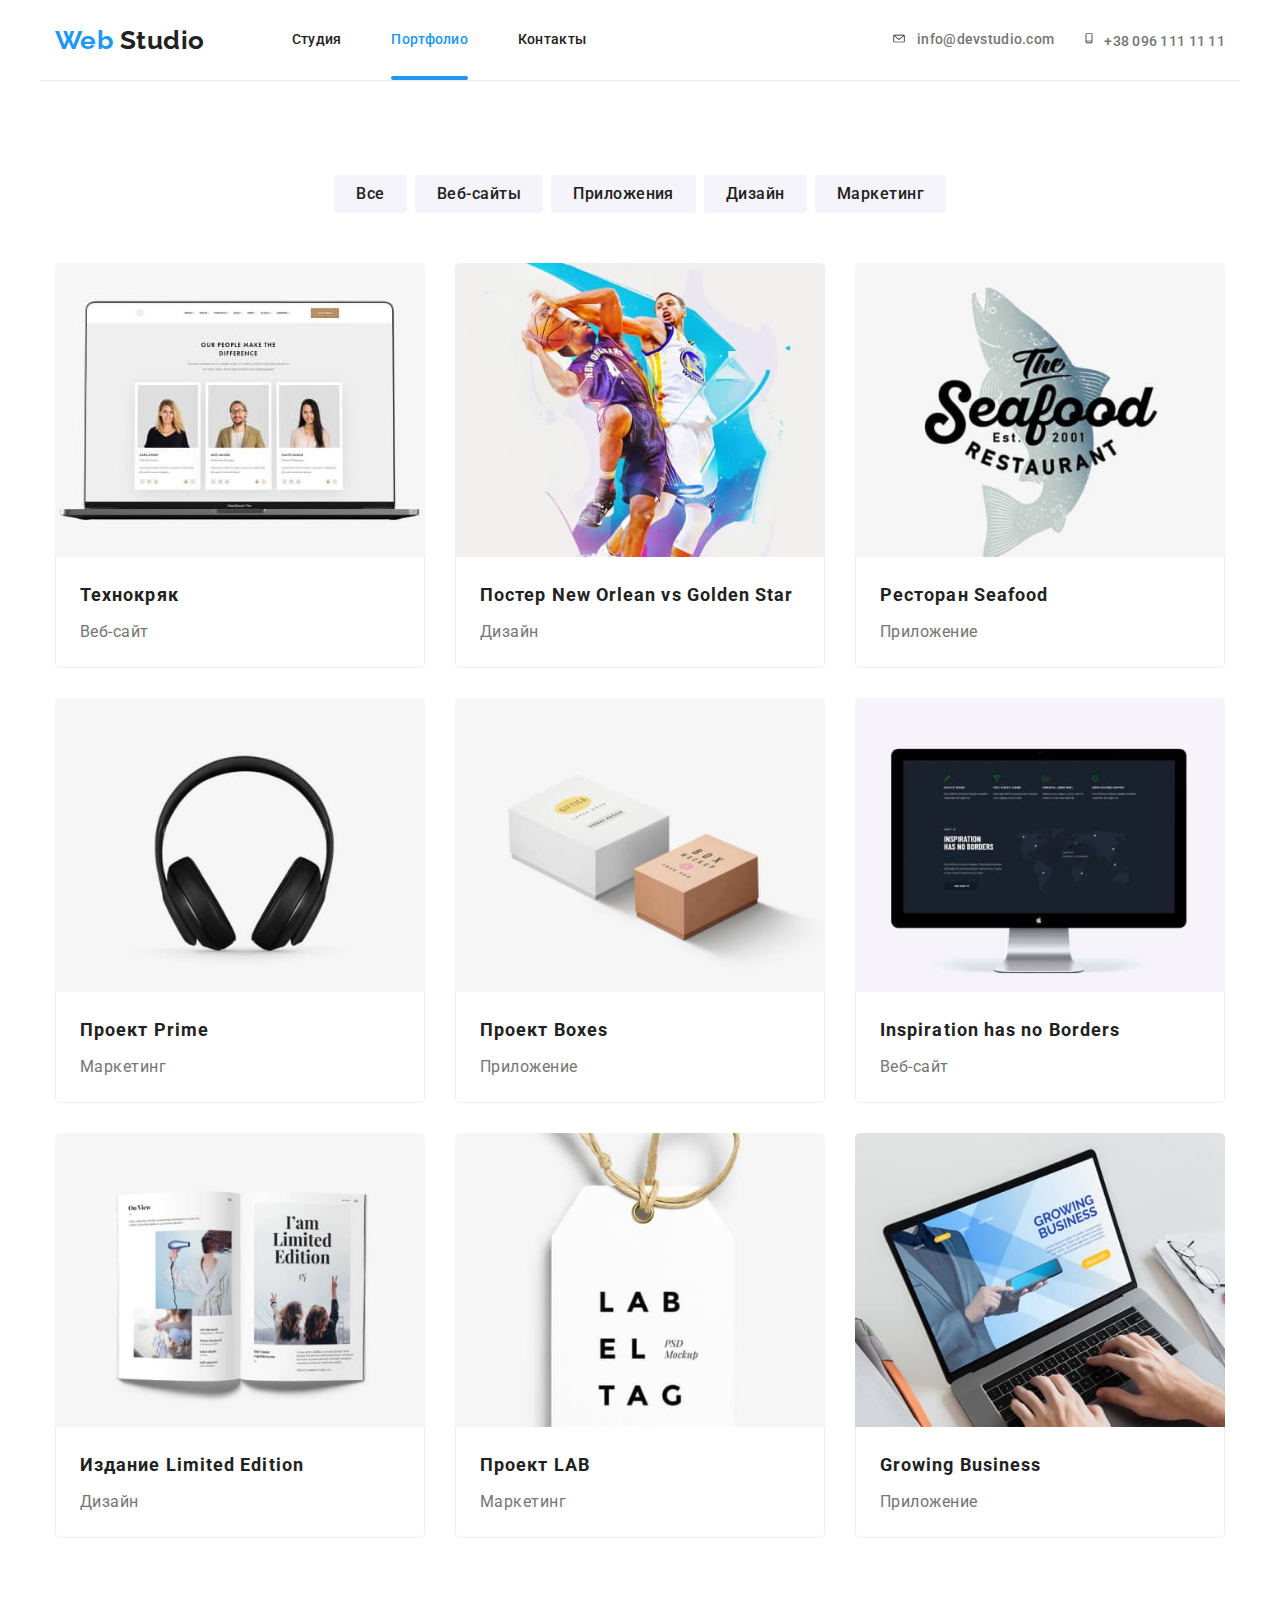
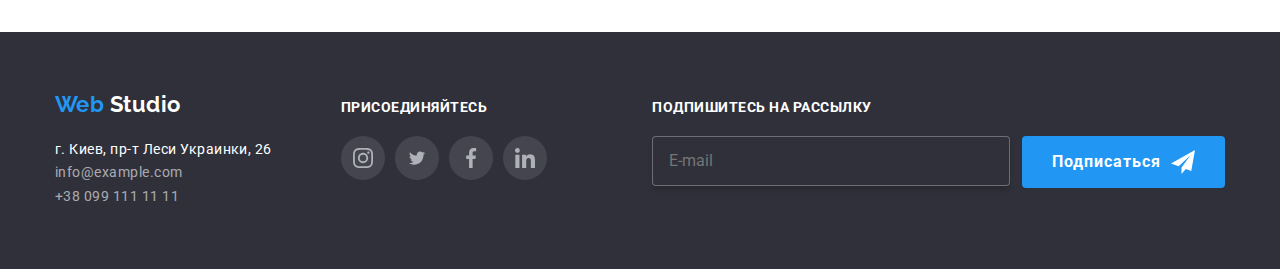
==== commit 28288237: "Создаёт адаптивную версию всех страниц и элементов макета" ====
--- a/portfolio.html
+++ b/portfolio.html
@@ -17,37 +17,42 @@
   </head>
 
   <body>
-    <header>
-      <div class="container main-nav">
-        <nav class="main-nav">
-          <a href="./index.html" class="logo up"
-            >Web<span class="word"> Studio</span></a
-          >
-          <ul class="site-nav list">
-            <li class="item"><a href="./index.html" class="link">Студия</a></li>
-            <li class="item">
-              <a href="#" class="link current">Портфолио</a>
-            </li>
-            <li class="item"><a href="#" class="link">Контакты</a></li>
-          </ul>
+    <header class="page-header">
+      <div class="container">
+          <nav class="main-nav">
+          <a href="./index.html" class="logo up">Web<span class="word"> Studio</span></a>
+          <button type="button" class="menu-button" aria-expanded="false" data-menu-button>
+            <svg width="40" height="40" aria-label="Переключатель мобильного меню">
+              <use class="icon-cross" href="./images-3/symbol-defs.svg#icon-cross"></use>
+              <use class="icon-menu" href="./images-3/symbol-defs.svg#icon-menu"></use>
+            </svg>
+          </button>
+          <div class="menu-container" data-menu>
+            <ul class="site-nav list">
+              <li class="item">
+                <a href="./index.html" class="link">Студия</a>
+              </li>
+              <li class="item">
+                <a href="#" class="link current">Портфолио</a>
+              </li>
+              <li class="item"><a href="#" class="link">Контакты</a></li>
+            </ul>
+            <ul class="contacts list">
+              <li class="item mail">
+                <a href="mailto:info@devstudio.com" class="link highlight">
+                  <svg class="upper icons" width="16" height="11.2">
+                    <use href="./images-3/symbol-defs.svg#icon-envelope"></use>
+                  </svg>info@devstudio.com</a>
+              </li>
+              <li class="item">
+                <a href="tel:+380961111111" class="link highlight">
+                  <svg class="upper icons" width="10" height="15">
+                    <use href="./images-3/symbol-defs.svg#icon-mobile"></use>
+                  </svg>+38 096 111 11 11</a>
+              </li>
+            </ul>
+          </div>
         </nav>
-
-        <ul class="contacts list">
-          <li class="item">
-            <a href="mailto:info@devstudio.com" class="link highlight">
-              <svg class="upper icons" width="16" height="11.2">
-                <use href="./images/symbol-defs.svg#icon-envelope"></use></svg
-              >info@devstudio.com</a
-            >
-          </li>
-          <li class="item">
-            <a href="tel:+380961111111" class="link highlight">
-              <svg class="upper icons" width="10" height="15">
-                <use href="./images/symbol-defs.svg#icon-mobile"></use></svg
-              >+38 096 111 11 11</a
-            >
-          </li>
-        </ul>
       </div>
     </header>
     <main>
@@ -76,10 +81,14 @@
             <div class="thumb">
               <a href="#" class="img"
                 ><img
-                  src="./images/technocryak.jpg"
-                  alt=""
-                  width="370"
-                  height="294"
+                  class="project-img"
+                  srcset="
+                    ./images-3/technocryak.jpg    1x,
+                    ./images-3/technocryak@2x.jpg 2x,
+                    ./images-3/technocryak@3x.jpg 3x
+                  "
+                  src="./images-3/technocryak.jpg"
+                  alt="Изображение веб-сайта Технокряк"
               /></a>
               <p class="text-inside">
                 Технокряк это современная площадка распространения коронавируса.
@@ -95,7 +104,15 @@
           <li class="element">
             <div class="thumb">
               <a href="#" class="img"
-                ><img src="./images/poster.jpg" alt="" width="370" height="294"
+                ><img
+                  class="project-img"
+                  srcset="
+                    ./images-3/poster.jpg    1x,
+                    ./images-3/poster@2x.jpg 2x,
+                    ./images-3/poster@3x.jpg 3x
+                  "
+                  src="./images-3/poster.jpg"
+                  alt="Изображение дизайна постера"
               /></a>
               <p class="text-inside">
                 Технокряк это современная площадка распространения коронавируса.
@@ -114,10 +131,14 @@
             <div class="thumb">
               <a href="#" class="img"
                 ><img
-                  src="./images/seafood.jpg"
-                  alt=""
-                  width="370"
-                  height="294"
+                  class="project-img"
+                  srcset="
+                    ./images-3/seafood.jpg    1x,
+                    ./images-3/seafood@2x.jpg 2x,
+                    ./images-3/seafood@3x.jpg 3x
+                  "
+                  src="./images-3/seafood.jpg"
+                  alt="Изображение приложения для ресторана"
               /></a>
               <p class="text-inside">
                 Технокряк это современная площадка распространения коронавируса.
@@ -132,9 +153,11 @@
           </li>
           <li class="element">
             <div class="thumb">
-              <a href="#" class="img"
-                ><img src="./images/prime.jpg" alt="" width="370" height="294"
-              /></a>
+              <img class="project-img" srcset="
+                                  ./images-3/prime.jpg    1x,
+                                  ./images-3/prime@2x.jpg 2x,
+                                  ./images-3/prime@3x.jpg 3x
+                                " src="./images-3/prime.jpg" alt="Изображение маркетингового проекта" /></a>
               <p class="text-inside">
                 Технокряк это современная площадка распространения коронавируса.
                 Компании используют эту платформу для цифрового шпионажа и атак
@@ -149,8 +172,11 @@
           <li class="element">
             <div class="thumb">
               <a href="#" class="img"
-                ><img src="./images/boxes.jpg" alt="" width="370" height="294"
-              /></a>
+                ><img class="project-img" srcset="
+                                  ./images-3/boxes.jpg    1x,
+                                  ./images-3/boxes@2x.jpg 2x,
+                                  ./images-3/boxes@3x.jpg 3x
+                                " src="./images-3/boxes.jpg" alt="Изображение приложения Boxes" /></a>
               <p class="text-inside">
                 Технокряк это современная площадка распространения коронавируса.
                 Компании используют эту платформу для цифрового шпионажа и атак
@@ -165,8 +191,11 @@
           <li class="element">
             <div class="thumb">
               <a href="#" class="img"
-                ><img src="./images/design.jpg" alt="" width="370" height="294"
-              /></a>
+                ><img class="project-img" srcset="
+                                  ./images-3/design.jpg    1x,
+                                  ./images-3/design@2x.jpg 2x,
+                                  ./images-3/design@3x.jpg 3x
+                                " src="./images-3/design.jpg" alt="Изображение веб-сайта Inspiration has no Borders" /></a>
               <p class="text-inside">
                 Технокряк это современная площадка распространения коронавируса.
                 Компании используют эту платформу для цифрового шпионажа и атак
@@ -181,12 +210,11 @@
           <li class="element">
             <div class="thumb">
               <a href="#" class="img"
-                ><img
-                  src="./images/limedition.jpg"
-                  alt=""
-                  width="370"
-                  height="294"
-              /></a>
+                ><img class="project-img" srcset="
+                                  ./images-3/limedition.jpg    1x,
+                                  ./images-3/limedition@2x.jpg 2x,
+                                  ./images-3/limedition@3x.jpg 3x
+                                " src="./images-3/limedition.jpg" alt="Изображение для издания Limited Edition" /></a>
               <p class="text-inside">
                 Технокряк это современная площадка распространения коронавируса.
                 Компании используют эту платформу для цифрового шпионажа и атак
@@ -201,8 +229,11 @@
           <li class="element">
             <div class="thumb">
               <a href="#" class="img"
-                ><img src="./images/lab.jpg" alt="" width="370" height="294"
-              /></a>
+                ><img class="project-img" srcset="
+                                  ./images-3/lab.jpg    1x,
+                                  ./images-3/lab@2x.jpg 2x,
+                                  ./images-3/lab@3x.jpg 3x
+                                " src="./images-3/lab.jpg" alt="Изображение проекта LAB" /></a>
               <p class="text-inside">
                 Технокряк это современная площадка распространения коронавируса.
                 Компании используют эту платформу для цифрового шпионажа и атак
@@ -217,12 +248,11 @@
           <li class="element">
             <div class="thumb">
               <a href="#" class="img"
-                ><img
-                  src="./images/desktop.jpg"
-                  alt=""
-                  width="370"
-                  height="294"
-              /></a>
+                ><img class="project-img" srcset="
+                                  ./images-3/desktop.jpg    1x,
+                                  ./images-3/desktop@2x.jpg 2x,
+                                  ./images-3/desktop@3x.jpg 3x
+                                " src="./images-3/desktop.jpg" alt="Изображение приложения Growing Business" /></a>
               <p class="text-inside">
                 Технокряк это современная площадка распространения коронавируса.
                 Компании используют эту платформу для цифрового шпионажа и атак
@@ -237,76 +267,133 @@
         </ul>
       </section>
     </main>
-    <footer>
-      <div class="footer">
-        <div class="down">
-          <a href="#" class="logo">Web<span class="text"> Studio</span></a>
-          <address class="address">
-            г. Киев, пр-т Леси Украинки, 26
-            <span class="contacts">
-              info@example.com <br />+38 099 111 11 11</span
-            >
-          </address>
-        </div>
-        <div class="slogan">
-          <div class="join">
-            <b class="call">присоединяйтесь</b>
+        <footer class="footer">
+          <div class="container">
+            <div class="united-sections">
+              <div class="down bottom">
+                <a href="#" class="logo">Web<span class="text"> Studio</span></a>
+                <address class="address">
+                  г. Киев, пр-т Леси Украинки, 26
+                  <span class="contact"> info@example.com</span>
+                  <span class="contact phone">+38 099 111 11 11</span>
+                </address>
+              </div>
+              <div class="slogan bottom">
+                <div class="join">
+                  <b class="call">присоединяйтесь</b>
+                </div>
+                <ul class="social list">
+                  <li class="label">
+                    <!-- используем aria-label в ссылках для читалок -->
+                    <a href="#" class="social-link accent" aria-label="Instagram">
+                      <svg class="icons" width="20" height="20">
+                        <use href="./images-3/symbol-defs.svg#icon-instagram"></use>
+                      </svg></a>
+                  </li>
+                  <li class="label">
+                    <a href="#" class="social-link accent" aria-label="Twitter"><svg class="icons" width="20" height="16.25">
+                        <use href="./images-3/symbol-defs.svg#icon-twitter"></use>
+                      </svg></a>
+                  </li>
+                  <li class="label">
+                    <a href="#" class="social-link accent" aria-label="Facebook"><svg class="icons" width="20" height="20">
+                        <use href="./images-3/symbol-defs.svg#icon-facebook"></use>
+                      </svg></a>
+                  </li>
+                  <li class="label">
+                    <a href="#" class="social-link accent" aria-label="LinkedIn"><svg class="icons" width="20" height="20">
+                        <use href="./images-3/symbol-defs.svg#icon-linkedin"></use>
+                      </svg></a>
+                  </li>
+                </ul>
+              </div>
+            </div>
+            <div>
+              <div class="join">
+                <b class="call">подпишитесь на рассылку</b>
+              </div>
+              <form class="footer-form">
+                <label><input type="email" class="footer-input" name="email" placeholder="E-mail" /></label>
+                <button class="text button icon-send">
+                  Подписаться
+                  <svg class="plane" width="24" height="24">
+                    <use href="./images-3/symbol-defs.svg#icon-send"></use>
+                  </svg>
+                </button>
+              </form>
+            </div>
+            <!-- был удален после занятия №13 -->
+            <!--    <div class="copy container">
+                <p class="copyright">2020 | Developed by GoIT Students</p>
+              </div> -->
           </div>
-          <ul class="list">
-            <li class="label">
-              <!-- используем aria-label в ссылках для читалок -->
-              <a href="#" class="social-link accent" aria-label="Instagram">
-                <svg class="icons" width="20" height="20">
-                  <use
-                    href="./images/symbol-defs.svg#icon-instagram"
-                  ></use></svg
-              ></a>
-            </li>
-            <li class="label">
-              <a href="#" class="social-link accent" aria-label="Twitter"
-                ><svg class="icons" width="20" height="16.25">
-                  <use href="./images/symbol-defs.svg#icon-twitter"></use></svg
-              ></a>
-            </li>
-            <li class="label">
-              <a href="#" class="social-link accent" aria-label="Facebook"
-                ><svg class="icons" width="20" height="20">
-                  <use href="./images/symbol-defs.svg#icon-facebook"></use></svg
-              ></a>
-            </li>
-            <li class="label">
-              <a href="#" class="social-link accent" aria-label="LinkedIn"
-                ><svg class="icons" width="20" height="20">
-                  <use href="./images/symbol-defs.svg#icon-linkedin"></use></svg
-              ></a>
-            </li>
-          </ul>
-        </div>
-        <div>
-          <div class="join">
-            <b class="call">подпишитесь на рассылку</b>
-          </div>
-          <form class="footer-form">
-            <label
-              ><input
-                type="email"
-                class="footer-input"
-                name="email"
-                placeholder="E-mail"
-            /></label>
-            <button class="text button icon-send">
-              Подписаться
-              <svg class="plane" width="24" height="24">
-                <use href="./images/symbol-defs.svg#icon-send"></use>
-              </svg>
-            </button>
-          </form>
-        </div>
+        </footer>
+    <div class="backdrop is-hidden" data-modal>
+      <div class="modal">
+        <form class="form" autocomplete="off">
+          <h2 class="title">Оставьте свои данные, мы вам перезвоним</h2>
+          <label class="form-field"
+            ><input
+              type="text"
+              class="form-input"
+              name="name"
+              placeholder=" " />
+            <span class="form-label">Имя</span>
+            <span class="form-icon">
+              <svg width="18" height="18">
+                <use href="./images-3/symbol-defs.svg#icon-person-name"></use>
+              </svg> </span
+          ></label>
+
+          <label class="form-field"
+            ><input type="tel" class="form-input" name="tel" placeholder=" " />
+            <span class="form-label">Телефон</span>
+            <span class="form-icon"
+              ><svg width="18" height="18">
+                <use
+                  href="./images-3/symbol-defs.svg#icon-phone"
+                ></use></svg></span
+          ></label>
+
+          <label class="form-field"
+            ><input
+              type="email"
+              class="form-input"
+              name="email"
+              placeholder=" " />
+            <span class="form-label">Почта</span>
+            <span class="form-icon"
+              ><svg width="18" height="18">
+                <use
+                  href="./images-3/symbol-defs.svg#icon-email"
+                ></use></svg></span
+          ></label>
+          <label class="form-field comment">
+            <textarea
+              class="textarea"
+              name="comment"
+              placeholder=" "
+            ></textarea>
+            <span class="comment-label">Комментарий</span></label
+          >
+          <label class="form-field policy">
+            <span>
+              Соглашаюсь с рассылкой и принимаю
+              <a href="#" class="agreement">Условия договора</a></span
+            ><input type="checkbox" class="checkbox" name="policy" />
+            <span class="checkbox-icon"></span
+          ></label>
+          <button type="submit" class="button send-form">
+            Отправить
+          </button>
+        </form>
+        <button class="close-button" data-modal-close>
+          <svg width="11" height="11">
+            <use href="./images-3/symbol-defs.svg#icon-close"></use>
+          </svg>
+        </button>
       </div>
-      <!-- был удален после занятия №13 -->
-      <!--    <div class="copy container">
-            <p class="copyright">2020 | Developed by GoIT Students</p>
-          </div> -->
-    </footer>
+    </div>
+    <script src="./js/menu.js"></script>
   </body>
 </html>
--- a/css/main.min.css
+++ b/css/main.min.css
@@ -1,2 +1,2 @@
-body{background-color:#fff;color:#757575;font-family:Roboto,sans-serif;font-weight:400;letter-spacing:0.03em}h1,h2,h3,h4,h5,h6{color:#212121;font-weight:700}.list{list-style:none;padding:0;margin:0}img{display:block;max-width:100%;height:auto}.visually-hidden{position:absolute;width:1px;height:1px;margin:-1px;border:0px;padding:0px;clip:rect(0 0 0 0);overflow:hidden}.container{width:1200px;padding-left:15px;padding-right:15px;margin-left:auto;margin-right:auto}.section{padding-top:94px;padding-bottom:94px}.logo{text-decoration:none;font-family:Raleway,sans-serif;font-weight:700;font-size:26px;line-height:1.19}.up{display:block;margin-right:86px}.logo{color:#2196f3}.logo .word{color:#212121}.logo .text{color:#fff}.main-nav{display:-webkit-box;display:-ms-flexbox;display:flex;-webkit-box-align:center;-ms-flex-align:center;align-items:center}.site-nav{display:-webkit-box;display:-ms-flexbox;display:flex}.site-nav .item+.item{margin-left:50px}.site-nav .link{color:#212121;display:block;padding-top:32px;padding-bottom:32px}.site-nav .link.current{color:#2196f3}.link.current{position:relative}.link.current::after{content:'';display:block;background-color:#2196f3;width:100%;height:4px;position:absolute;bottom:0;border-radius:2px}.contacts{display:-webkit-box;display:-ms-flexbox;display:flex;margin-left:auto}.contacts .item+.item{margin-left:30px}.contacts .link{display:-webkit-box;display:-ms-flexbox;display:flex;-webkit-box-align:center;-ms-flex-align:center;align-items:center;color:#757575}.item .highlight:hover,.item .highlight:focus{fill:#2196f3}.upper.icons{margin-right:10px}.link{-webkit-transition:color 250ms cubic-bezier(0.4, 0, 0.2, 1);transition:color 250ms cubic-bezier(0.4, 0, 0.2, 1);text-decoration:none;font-weight:500;font-size:14px;line-height:1.14;letter-spacing:0.02em}.link:hover,.link:focus{color:#2196f3}.overlay{display:block;padding:200px 452px;max-width:1600px;min-height:600px;margin-left:auto;margin-right:auto;background-image:-webkit-gradient(linear, left top, left bottom, from(rgba(47,48,58,0.8)), to(rgba(47,48,58,0.8))),url("../images/header.jpg");background-image:linear-gradient(rgba(47,48,58,0.8), rgba(47,48,58,0.8)),url("../images/header.jpg");background-color:#757575;background-repeat:no-repeat;background-size:cover}.hero{text-align:center}.hero-title{margin-top:0;margin-bottom:40px;color:#fff;font-weight:900;font-size:44px;line-height:1.36;letter-spacing:0.06em;text-transform:uppercase}.button{display:inline-block;padding:10px 32px;border-radius:4px;border:1px solid transparent;min-width:200px;background-color:#2196f3;color:#fff;font-family:inherit;font-size:16px;line-height:1.87;font-weight:700;text-align:center;letter-spacing:0.06em;text-decoration:none;cursor:pointer}.pluses{display:-webkit-box;display:-ms-flexbox;display:flex}.container .title{margin:0;padding:0}.text{margin:0;padding:0}.list .text{width:270px;font-size:14px;line-height:1.71}.subtitle{margin:0;padding:0;font-size:14px;line-height:1.14;text-transform:uppercase}.pluses .subtitle{margin-bottom:10px}.option:not(:last-child){margin-right:30px}.icon{display:-webkit-inline-box;display:-ms-inline-flexbox;display:inline-flex;width:270px;height:120px;-webkit-box-pack:center;-ms-flex-pack:center;justify-content:center;-webkit-box-align:center;-ms-flex-align:center;align-items:center;background-color:#f5f4fa;margin-bottom:30px;border-radius:4px}.projects{display:-webkit-box;display:-ms-flexbox;display:flex;z-index:0}.projects .subtitle{color:#fff}.projects .unit{position:relative}.projects .unit:not(:last-child){margin-right:30px}.apps{position:absolute;bottom:0;left:0;width:100%;padding:27px 0px;background-color:rgba(47,48,58,0.8);text-align:center}.team{text-align:center;background-color:#f5f4fa;font-size:16px;line-height:1.19}.team-container{max-width:1600px;padding:94px 214px;margin-left:auto;margin-right:auto}.team .list{display:-webkit-box;display:-ms-flexbox;display:flex;-webkit-box-pack:space-evenly;-ms-flex-pack:space-evenly;justify-content:space-evenly}.member:not(:last-child){margin-right:30px}.team .member{background-color:#fff;-webkit-box-shadow:0px 2px 1px rgba(0,0,0,0.2),0px 1px 1px rgba(0,0,0,0.14),0px 1px 3px rgba(0,0,0,0.12);box-shadow:0px 2px 1px rgba(0,0,0,0.2),0px 1px 1px rgba(0,0,0,0.14),0px 1px 3px rgba(0,0,0,0.12)}.inside{padding:30px 32px 24px}.social-link{fill:#afb1b8;display:-webkit-box;display:-ms-flexbox;display:flex;-webkit-box-pack:center;-ms-flex-pack:center;justify-content:center;-webkit-box-align:center;-ms-flex-align:center;align-items:center;width:44px;height:44px;border-radius:50%}.social-link:hover,.social-link:focus{background-color:#2196f3;fill:#fff}.icons{-webkit-transition:background-color 250ms cubic-bezier(0.4, 0, 0.2, 1),fill 250ms cubic-bezier(0.4, 0, 0.2, 1);transition:background-color 250ms cubic-bezier(0.4, 0, 0.2, 1),fill 250ms cubic-bezier(0.4, 0, 0.2, 1)}.section-title{padding:0;margin:0;margin-bottom:50px;font-size:36px;line-height:1.17;text-align:center}.section-subtitle{margin:0;margin-bottom:10px;font-weight:500}.team .item{margin:0px 0px 16px}.clients .list{display:-webkit-box;display:-ms-flexbox;display:flex;-webkit-box-pack:justify;-ms-flex-pack:justify;justify-content:space-between}.pic{display:-webkit-box;display:-ms-flexbox;display:flex;-webkit-box-pack:center;-ms-flex-pack:center;justify-content:center;-webkit-box-align:center;-ms-flex-align:center;align-items:center;width:170px;height:90px;border:1px solid #afb1b8;border-radius:4px;-webkit-transition:border-color 250ms cubic-bezier(0.4, 0, 0.2, 1);transition:border-color 250ms cubic-bezier(0.4, 0, 0.2, 1)}.link-client{fill:#afb1b8}.pic:hover,.pic:focus{border-color:#2196f3;cursor:pointer}.pic:hover .link-client,.pic:focus .link-client{fill:#2196f3}.icon-client{-webkit-transition:fill 250ms cubic-bezier(0.4, 0, 0.2, 1);transition:fill 250ms cubic-bezier(0.4, 0, 0.2, 1)}.footer{max-width:1600px;padding:0px 214px;margin-left:auto;margin-right:auto;display:-webkit-box;display:-ms-flexbox;display:flex;-webkit-box-pack:justify;-ms-flex-pack:justify;justify-content:space-between;-webkit-box-align:baseline;-ms-flex-align:baseline;align-items:baseline;padding-top:48px;background-color:#2f303a}.down .logo{display:block;margin-bottom:10px;font-size:22px;line-height:1.18}.address>.contacts{color:rgba(255,255,255,0.6)}.address{color:#fff;font-style:normal;font-size:14px;line-height:1.71}.down{margin-bottom:28px}.call{color:#fff;font-size:14px;line-height:1.14;text-transform:uppercase}.footer-input{width:358px;padding:15px 16px;margin-right:12px;background-color:#2f303a;border:1px solid rgba(255,255,255,0.3);-webkit-box-shadow:0px 4px 4px rgba(0,0,0,0.15);box-shadow:0px 4px 4px rgba(0,0,0,0.15);border-radius:4px}.label:not(:last-child){margin-right:10px}.slogan .list{display:-webkit-box;display:-ms-flexbox;display:flex}.join{margin-bottom:20px}.social-link.accent{background-color:rgba(255,255,255,0.1)}.social-link.accent:hover,.social-link.accent:focus{background-color:#2196f3}.footer-form{display:-webkit-box;display:-ms-flexbox;display:flex}.button.icon-send{padding:10px 29px;display:-webkit-box;display:-ms-flexbox;display:flex;-webkit-box-align:center;-ms-flex-align:center;align-items:center}.icon-send .plane{margin-left:10px}.backdrop{position:fixed;background-color:rgba(0,0,0,0.2);top:0;left:0;width:100%;height:100%;z-index:1;-webkit-transition:opacity 250ms cubic-bezier(0.4, 0, 0.2, 1);transition:opacity 250ms cubic-bezier(0.4, 0, 0.2, 1)}.backdrop.is-hidden{opacity:0;pointer-events:none}.modal{position:absolute;left:50%;top:50%;-webkit-transform:translate(-50%, -50%) scale(1.2);transform:translate(-50%, -50%) scale(1.2);padding:40px;background-color:#ffffff;-webkit-box-shadow:0px 2px 1px rgba(0,0,0,0.2),0px 1px 1px rgba(0,0,0,0.14),0px 1px 3px rgba(0,0,0,0.12);box-shadow:0px 2px 1px rgba(0,0,0,0.2),0px 1px 1px rgba(0,0,0,0.14),0px 1px 3px rgba(0,0,0,0.12);border-radius:4px;-webkit-transition:-webkit-transform 250ms cubic-bezier(0.4, 0, 0.2, 1);transition:-webkit-transform 250ms cubic-bezier(0.4, 0, 0.2, 1);transition:transform 250ms cubic-bezier(0.4, 0, 0.2, 1);transition:transform 250ms cubic-bezier(0.4, 0, 0.2, 1), -webkit-transform 250ms cubic-bezier(0.4, 0, 0.2, 1)}.form .title{margin:0;margin-bottom:30px;font-size:20px;line-height:1.15;text-align:center}.form-field input{margin:0;padding:12px 42px}.form-field{position:relative;display:-webkit-box;display:-ms-flexbox;display:flex;-webkit-box-orient:vertical;-webkit-box-direction:normal;-ms-flex-direction:column;flex-direction:column;font-size:14px;line-height:1.14;letter-spacing:0.01em;color:#757575;margin-bottom:28px}.form-label{position:absolute;top:50%;left:42px;-webkit-transform:translateY(-50%);transform:translateY(-50%);-webkit-transition:color 250ms cubic-bezier(0.4, 0, 0.2, 1),-webkit-transform 250ms cubic-bezier(0.4, 0, 0.2, 1);transition:color 250ms cubic-bezier(0.4, 0, 0.2, 1),-webkit-transform 250ms cubic-bezier(0.4, 0, 0.2, 1);transition:transform 250ms cubic-bezier(0.4, 0, 0.2, 1),color 250ms cubic-bezier(0.4, 0, 0.2, 1);transition:transform 250ms cubic-bezier(0.4, 0, 0.2, 1),color 250ms cubic-bezier(0.4, 0, 0.2, 1),-webkit-transform 250ms cubic-bezier(0.4, 0, 0.2, 1)}.form-input{border:1px solid rgba(33,33,33,0.2);border-radius:4px;outline-width:1px;-webkit-transition:outline-color 250ms cubic-bezier(0.4, 0, 0.2, 1);transition:outline-color 250ms cubic-bezier(0.4, 0, 0.2, 1)}.form-input:focus{outline-color:#2196f3}textarea{resize:none;color:#757575}.form-field.comment{position:relative;margin-bottom:20px}.form-field .textarea{height:120px;padding:12px 16px;border-radius:4px;border:1px solid rgba(33,33,33,0.2);outline-width:1px;-webkit-transition:outline-color 250ms cubic-bezier(0.4, 0, 0.2, 1);transition:outline-color 250ms cubic-bezier(0.4, 0, 0.2, 1)}.comment-label{position:absolute;top:12px;left:16px;-webkit-transition:color 250ms cubic-bezier(0.4, 0, 0.2, 1),-webkit-transform 250ms cubic-bezier(0.4, 0, 0.2, 1);transition:color 250ms cubic-bezier(0.4, 0, 0.2, 1),-webkit-transform 250ms cubic-bezier(0.4, 0, 0.2, 1);transition:color 250ms cubic-bezier(0.4, 0, 0.2, 1),transform 250ms cubic-bezier(0.4, 0, 0.2, 1);transition:color 250ms cubic-bezier(0.4, 0, 0.2, 1),transform 250ms cubic-bezier(0.4, 0, 0.2, 1),-webkit-transform 250ms cubic-bezier(0.4, 0, 0.2, 1)}.form-field:focus-within>.textarea{outline-color:#2196f3}.form-field:focus-within>.form-label,.form-input:not(:placeholder-shown)+.form-label{color:#2196f3;-webkit-transform:translate(-25px, -44px);transform:translate(-25px, -44px)}.form-field:focus-within>.comment-label,.textarea:not(:placeholder-shown)+.comment-label{color:#2196f3;-webkit-transform:translateY(-28px);transform:translateY(-28px)}.form-icon{position:absolute;top:50%;left:16px;-webkit-transform:translateY(-50%);transform:translateY(-50%);-webkit-transition:fill 250ms cubic-bezier(0.4, 0, 0.2, 1);transition:fill 250ms cubic-bezier(0.4, 0, 0.2, 1)}.form-field:focus-within>.form-icon{fill:#2196f3}.form-field.policy{display:-webkit-box;display:-ms-flexbox;display:flex;-webkit-box-orient:horizontal;-webkit-box-direction:normal;-ms-flex-direction:row;flex-direction:row;-webkit-box-pack:center;-ms-flex-pack:center;justify-content:center;-webkit-box-align:center;-ms-flex-align:center;align-items:center;text-align:center;margin-bottom:30px;margin-right:auto;margin-left:auto}.agreement{color:#2196f3}.checkbox{position:absolute;width:1px;height:1px;margin:-1px;border:0px;padding:0px;clip:rect(0 0 0 0);overflow:hidden}.checkbox-icon{position:absolute;top:0;left:0;display:block;width:15px;height:15px;border:1px solid #212121;border-radius:2px;margin-right:8px;-webkit-transition:border-color 250ms cubic-bezier(0.4, 0, 0.2, 1),background-color 250ms cubic-bezier(0.4, 0, 0.2, 1),background-image 250ms cubic-bezier(0.4, 0, 0.2, 1);transition:border-color 250ms cubic-bezier(0.4, 0, 0.2, 1),background-color 250ms cubic-bezier(0.4, 0, 0.2, 1),background-image 250ms cubic-bezier(0.4, 0, 0.2, 1)}.checkbox:checked+.checkbox-icon{border-color:#2196f3;background-color:#2196f3;background-image:url("../images/check.svg");background-size:contain;background-origin:border-box}.button.send-form{display:-webkit-box;display:-ms-flexbox;display:flex;-webkit-box-pack:center;-ms-flex-pack:center;justify-content:center;margin-right:auto;margin-left:auto}.close-button{position:absolute;fill:#000000;width:30px;height:30px;top:8px;right:8px;background-color:#ffffff;border-radius:50%;border:none;-webkit-box-shadow:0px 2px 1px rgba(0,0,0,0.2),0px 1px 1px rgba(0,0,0,0.14),0px 1px 3px rgba(0,0,0,0.12);box-shadow:0px 2px 1px rgba(0,0,0,0.2),0px 1px 1px rgba(0,0,0,0.14),0px 1px 3px rgba(0,0,0,0.12);cursor:pointer}.portfolio{border-top:1px solid #ececec}.button-items{padding:6px 22px;border:none;cursor:pointer;min-width:73px;border-radius:4px;-webkit-transition:background-color 250ms cubic-bezier(0.4, 0, 0.2, 1),color 250ms cubic-bezier(0.4, 0, 0.2, 1);transition:background-color 250ms cubic-bezier(0.4, 0, 0.2, 1),color 250ms cubic-bezier(0.4, 0, 0.2, 1);font-family:inherit;font-weight:500;font-size:16px;line-height:1.62;letter-spacing:0.03em}.button-items{background-color:#f5f4fa;color:#212121}.button-items:hover,.button-items:focus{background-color:#2196f3;color:#fff}.variant{display:-webkit-box;display:-ms-flexbox;display:flex;-webkit-box-pack:center;-ms-flex-pack:center;justify-content:center;margin-bottom:50px}.push:not(:last-child){margin-right:8px}.flex{display:-webkit-box;display:-ms-flexbox;display:flex;-ms-flex-wrap:wrap;flex-wrap:wrap}.element{display:block;border-top-left-radius:5px;border-top-right-radius:5px;overflow:hidden}.flex .element{width:370px;margin-right:30px;margin-bottom:30px;-webkit-transition:-webkit-box-shadow 250ms cubic-bezier(0.4, 0, 0.2, 1);transition:-webkit-box-shadow 250ms cubic-bezier(0.4, 0, 0.2, 1);transition:box-shadow 250ms cubic-bezier(0.4, 0, 0.2, 1);transition:box-shadow 250ms cubic-bezier(0.4, 0, 0.2, 1), -webkit-box-shadow 250ms cubic-bezier(0.4, 0, 0.2, 1)}.flex .element:hover,.flex .element:focus{-webkit-box-shadow:1px 4px 6px rgba(0,0,0,0.16),0px 4px 4px rgba(0,0,0,0.06),0px 1px 1px rgba(0,0,0,0.12);box-shadow:1px 4px 6px rgba(0,0,0,0.16),0px 4px 4px rgba(0,0,0,0.06),0px 1px 1px rgba(0,0,0,0.12);cursor:pointer}.flex .element:nth-child(3n){margin-right:0}.flex .element:nth-last-child(-n+3){margin-bottom:0}.container .name{margin:0}.card{padding:20px 24px;border-bottom:1px solid #eeeeee;border-left:1px solid #eeeeee;border-right:1px solid #eeeeee;border-bottom-left-radius:5px;border-bottom-right-radius:5px}.project-title{margin-bottom:4px;font-size:18px;line-height:2;letter-spacing:0.06em}.project .list{background-color:#fff}.project .text{font-size:16px;line-height:1.87}.thumb{position:relative;overflow:hidden}.project .text-inside{position:absolute;top:0;left:0;width:100%;height:100%;margin:0;-webkit-transform:translateY(100%);transform:translateY(100%);-webkit-transition:-webkit-transform 250ms cubic-bezier(0.4, 0, 0.2, 1);transition:-webkit-transform 250ms cubic-bezier(0.4, 0, 0.2, 1);transition:transform 250ms cubic-bezier(0.4, 0, 0.2, 1);transition:transform 250ms cubic-bezier(0.4, 0, 0.2, 1), -webkit-transform 250ms cubic-bezier(0.4, 0, 0.2, 1);padding:63px 24px;color:#fff;background-color:rgba(33,150,243,0.9);font-size:18px;line-height:1.56}.project .element:hover .text-inside,.project .element:focus .text-inside{-webkit-transform:translateY(0%);transform:translateY(0%)}
+body{background-color:#fff;color:#757575;font-family:Roboto,sans-serif;font-weight:400;letter-spacing:0.03em}h1,h2,h3,h4,h5,h6{color:#212121;font-weight:700}.list{list-style:none;padding:0;margin:0}.visually-hidden{position:absolute;width:1px;height:1px;margin:-1px;border:0px;padding:0px;clip:rect(0 0 0 0);overflow:hidden}.container{padding-left:15px;padding-right:15px;margin-left:auto;margin-right:auto}@media screen and (min-width: 480px){.container{width:480px}}@media screen and (min-width: 768px){.container{width:768px}}@media screen and (min-width: 1200px){.container{width:1200px}}@media screen and (max-width: 1199px){.section{padding-top:60px;padding-bottom:60px}}@media screen and (min-width: 1200px){.section{padding-top:94px;padding-bottom:94px}}.logo{text-decoration:none;font-family:Raleway,sans-serif;font-weight:700}@media screen and (max-width: 1199px){.logo{font-size:24px;line-height:1.17}}@media screen and (min-width: 1200px){.logo{font-size:26px;line-height:1.19}}.up{display:block}.logo{color:#2196f3}.logo .word{color:#212121}.logo .text{color:#fff}.page-header{position:relative}.main-nav{display:-webkit-box;display:-ms-flexbox;display:flex;-webkit-box-align:center;-ms-flex-align:center;align-items:center;-webkit-box-pack:justify;-ms-flex-pack:justify;justify-content:space-between}.menu-button{display:-webkit-box;display:-ms-flexbox;display:flex;margin:0;padding:0;border:none;background-color:transparent}@media screen and (min-width: 768px){.menu-button{display:none}}.menu-button .icon-cross{display:none}.icon-menu:hover,.icon-menu:focus,.icon-cross:hover,.icon-cross:focus{fill:#2196f3}.menu-button.is-open .icon-cross{display:block}.menu-button.is-open .icon-menu{display:none}.menu-container{background-color:#fff;z-index:1}.menu-container.is-open{display:block;text-align:center}@media screen and (max-width: 767px){.menu-container{padding:60px 0px}}@media screen and (max-width: 767px){.menu-container{display:none;position:absolute;top:100%;left:0;height:393px;width:100%;-webkit-box-shadow:0px 1px 3px rgba(0,0,0,0.16),0px 2px 4px rgba(0,0,0,0.08),0px 4px 8px rgba(0,0,0,0.04);box-shadow:0px 1px 3px rgba(0,0,0,0.16),0px 2px 4px rgba(0,0,0,0.08),0px 4px 8px rgba(0,0,0,0.04)}}@media screen and (min-width: 768px){.menu-container{display:-webkit-box;display:-ms-flexbox;display:flex}}.link{-webkit-transition:color 250ms cubic-bezier(0.4, 0, 0.2, 1);transition:color 250ms cubic-bezier(0.4, 0, 0.2, 1);text-decoration:none;font-family:Roboto,sans-serif;font-weight:500;letter-spacing:0.02em}@media screen and (max-width: 767px){.link{font-size:18px;line-height:1.17}}.site-nav .link:hover,.site-nav .link:focus,.contacts .link:hover,.contacts .link:focus{color:#2196f3}.site-nav .link{color:#212121}@media screen and (max-width: 767px){.site-nav .link{display:inline-block;text-align:center}}@media screen and (min-width: 768px){.site-nav .link{display:block;font-size:14px;line-height:1.14;padding-top:32px;padding-bottom:32px}}.site-nav .link.current{color:#2196f3}.link.current{position:relative}.link.current::after{content:'';display:block;background-color:#2196f3;width:100%;height:4px;position:absolute;border-radius:2px}@media screen and (min-width: 768px){.link.current::after{bottom:0}}@media screen and (max-width: 767px){.site-nav .item:not(:last-child){margin-bottom:40px}}@media screen and (max-width: 767px){.site-nav{margin-bottom:60px}.item.mail{margin-bottom:16px}}.contacts .link{display:block;text-align:center;color:#757575}@media screen and (min-width: 768px) and (max-width: 1199px){.contacts .link{font-size:12px;line-height:1.17}}@media screen and (min-width: 1200px){.contacts .link{font-size:14px;line-height:1.14}}@media screen and (min-width: 768px) and (max-width: 1199px){.contacts{display:-webkit-box;display:-ms-flexbox;display:flex;-webkit-box-orient:vertical;-webkit-box-direction:normal;-ms-flex-direction:column;flex-direction:column;-webkit-box-pack:space-evenly;-ms-flex-pack:space-evenly;justify-content:space-evenly;-webkit-box-align:baseline;-ms-flex-align:baseline;align-items:baseline}}@media screen and (min-width: 1200px){.contacts{display:-webkit-box;display:-ms-flexbox;display:flex;-webkit-box-align:center;-ms-flex-align:center;align-items:center}}.item .highlight:hover,.item .highlight:focus{fill:#2196f3}@media screen and (min-width: 1200px){.contacts .item+.item{margin-left:30px}}.upper.icons{margin-right:10px}@media screen and (min-width: 768px){.site-nav{display:-webkit-box;display:-ms-flexbox;display:flex;margin-right:305px}.site-nav .item:not(:last-child){margin-right:50px}}@media screen and (min-width: 768px) and (max-width: 1199px){.site-nav{margin-right:30px}}.button{display:inline-block;padding:10px 32px;border-radius:4px;border:1px solid transparent;min-width:200px;background-color:#2196f3;color:#fff;font-family:inherit;font-size:16px;line-height:1.87;font-weight:700;text-align:center;letter-spacing:0.06em;text-decoration:none;cursor:pointer}.overlay{display:block;max-width:1600px;margin-left:auto;margin-right:auto;background-color:#757575;background-repeat:no-repeat;background-size:cover}@media screen and (max-width: 767px){.overlay{height:400px;background-image:-webkit-gradient(linear, left top, left bottom, from(rgba(47,48,58,0.8)), to(rgba(47,48,58,0.8))),url("../../images-3/hero.jpg");background-image:linear-gradient(rgba(47,48,58,0.8), rgba(47,48,58,0.8)),url("../../images-3/hero.jpg")}}@media screen and (max-width: 767px) and (min-device-pixel-ratio: 2), screen and (-webkit-min-device-pixel-ratio: 2), screen and (min-resolution: 192dpi), screen and (min-resolution: 2dppx){.overlay .overlay{background-image:-webkit-gradient(linear, left top, left bottom, from(rgba(47,48,58,0.8)), to(rgba(47,48,58,0.8))),url("../../images-3/hero@2x.jpg");background-image:linear-gradient(rgba(47,48,58,0.8), rgba(47,48,58,0.8)),url("../../images-3/hero@2x.jpg")}}@media screen and (min-width: 768px){.overlay{height:400px;background-image:-webkit-gradient(linear, left top, left bottom, from(rgba(47,48,58,0.8)), to(rgba(47,48,58,0.8))),url("../../images-3/hero-t.jpg");background-image:linear-gradient(rgba(47,48,58,0.8), rgba(47,48,58,0.8)),url("../../images-3/hero-t.jpg")}}@media screen and (min-width: 768px) and (min-device-pixel-ratio: 2), screen and (-webkit-min-device-pixel-ratio: 2), screen and (min-resolution: 192dpi), screen and (min-resolution: 2dppx){.overlay .overlay{background-image:-webkit-gradient(linear, left top, left bottom, from(rgba(47,48,58,0.8)), to(rgba(47,48,58,0.8))),url("../../images-3/hero-t@2x.jpg");background-image:linear-gradient(rgba(47,48,58,0.8), rgba(47,48,58,0.8)),url("../../images-3/hero-t@2x.jpg")}}@media screen and (min-width: 1200px){.overlay{height:600px;background-image:-webkit-gradient(linear, left top, left bottom, from(rgba(47,48,58,0.8)), to(rgba(47,48,58,0.8))),url("../../images-3/hero-d.jpg");background-image:linear-gradient(rgba(47,48,58,0.8), rgba(47,48,58,0.8)),url("../../images-3/hero-d.jpg")}}@media screen and (min-width: 1200px) and (min-device-pixel-ratio: 2), screen and (-webkit-min-device-pixel-ratio: 2), screen and (min-resolution: 192dpi), screen and (min-resolution: 2dppx){.overlay .overlay{background-image:-webkit-gradient(linear, left top, left bottom, from(rgba(47,48,58,0.8)), to(rgba(47,48,58,0.8))),url("../../images-3/hero-d@2x.jpg");background-image:linear-gradient(rgba(47,48,58,0.8), rgba(47,48,58,0.8)),url("../../images-3/hero-d@2x.jpg")}}.hero.overlay{display:-webkit-box;display:-ms-flexbox;display:flex;-webkit-box-orient:vertical;-webkit-box-direction:normal;-ms-flex-direction:column;flex-direction:column;-webkit-box-pack:center;-ms-flex-pack:center;justify-content:center;-webkit-box-align:center;-ms-flex-align:center;align-items:center;text-align:center}.hero-title{margin-top:0;color:#fff;text-align:center;font-weight:900;letter-spacing:0.06em;text-transform:uppercase}@media screen and (max-width: 1199px){.hero-title{margin-bottom:30px;font-size:26px;line-height:1.62}}@media screen and (min-width: 1200px){.hero-title{font-size:44px;line-height:1.36}}.container .title{margin:0;padding:0}.text{margin:0;padding:0}@media screen and (min-width: 768px) and (max-width: 1199px){.list.pluses{display:-webkit-box;display:-ms-flexbox;display:flex;-ms-flex-wrap:wrap;flex-wrap:wrap}}@media screen and (min-width: 1200px){.list.pluses{display:-webkit-box;display:-ms-flexbox;display:flex}}@media screen and (min-width: 768px) and (max-width: 1199px){.option{width:calc((100% - 2 * 30px) / 2);-webkit-box-flex:1;-ms-flex-positive:1;flex-grow:1}.option:nth-child(2n+1){margin-right:30px}.option:nth-child(-n+2){margin-bottom:30px}}.icon{display:-webkit-box;display:-ms-flexbox;display:flex;-webkit-box-align:center;-ms-flex-align:center;align-items:center;-webkit-box-pack:center;-ms-flex-pack:center;justify-content:center;height:120px;background-color:#f5f4fa;margin-bottom:30px;border-radius:4px}@media screen and (max-width: 767px){.icon{width:100%}}.list .text{font-size:14px;line-height:1.71}.subtitle{margin:0;padding:0;font-size:14px;line-height:1.14;text-transform:uppercase}@media screen and (max-width: 767px){.subtitle{text-align:center}}.pluses .subtitle{margin-bottom:10px}@media screen and (min-width: 1200px){.pluses .option:not(:last-child){margin-right:30px}}@media screen and (max-width: 1199px){.works.section{display:none}}.projects{display:-webkit-box;display:-ms-flexbox;display:flex;z-index:0}.projects .subtitle{color:#fff}.projects .unit{position:relative}.projects .unit:not(:last-child){margin-right:30px}.apps{position:absolute;bottom:0;left:0;width:100%;padding:27px 0px;background-color:rgba(47,48,58,0.8);text-align:center}.works-img{display:block;width:370px;height:100%;-o-object-fit:cover;object-fit:cover;-o-object-position:top;object-position:top}.unit-thumb{height:294px}.team{text-align:center;background-color:#f5f4fa;font-size:16px;line-height:1.19}@media screen and (min-width: 768px) and (max-width: 1199px){.team .list{display:-webkit-box;display:-ms-flexbox;display:flex;-ms-flex-wrap:wrap;flex-wrap:wrap}}@media screen and (min-width: 768px){.team .list{display:-webkit-box;display:-ms-flexbox;display:flex}}@media screen and (min-width: 768px) and (max-width: 1199px){.team .member{width:calc((100% - 2 * 30px) / 2);-webkit-box-flex:1;-ms-flex-positive:1;flex-grow:1}.team .member:nth-child(2n+1){margin-right:30px}.team .member:nth-child(-n+2){margin-bottom:30px}}.social-link{fill:#afb1b8;width:44px;height:44px;border-radius:50%}.member-img{display:block;width:100%;height:100%;-o-object-fit:cover;object-fit:cover;-o-object-position:top;object-position:top}.member-thumb{height:320px}@media screen and (min-width: 768px){.member-thumb{height:260px}}.social.list{display:-webkit-box;display:-ms-flexbox;display:flex;-webkit-box-pack:center;-ms-flex-pack:center;justify-content:center;-webkit-box-align:center;-ms-flex-align:center;align-items:center}@media screen and (max-width: 767px){.inside{padding:30px 100px 24px}}@media screen and (min-width: 768px){.inside{padding:30px 74px 24px}}@media screen and (min-width: 1200px){.inside{padding:30px 32px 24px}}.social-link:hover,.social-link:focus{background-color:#2196f3;fill:#fff}.icons{-webkit-transition:background-color 250ms cubic-bezier(0.4, 0, 0.2, 1),fill 250ms cubic-bezier(0.4, 0, 0.2, 1);transition:background-color 250ms cubic-bezier(0.4, 0, 0.2, 1),fill 250ms cubic-bezier(0.4, 0, 0.2, 1)}.section-title{padding:0;margin:0;text-align:center}@media screen and (max-width: 1199px){.section-title{margin-bottom:30px;font-size:28px;line-height:1.18}}@media screen and (min-width: 1200px){.section-title{margin-bottom:50px;font-size:36px;line-height:1.17}}.section-subtitle{margin:0;margin-bottom:10px;font-weight:500}.team .member{background-color:#fff;-webkit-box-shadow:0px 2px 1px rgba(0,0,0,0.2),0px 1px 1px rgba(0,0,0,0.14),0px 1px 3px rgba(0,0,0,0.12);box-shadow:0px 2px 1px rgba(0,0,0,0.2),0px 1px 1px rgba(0,0,0,0.14),0px 1px 3px rgba(0,0,0,0.12);border-radius:0px 0px 4px 4px}@media screen and (max-width: 767px){.team .member:not(:last-child){margin-bottom:30px}}.team .item{margin:0px 0px 16px}@media screen and (min-width: 1200px){.team .member:not(:last-child){margin-right:30px}}.clients .list{display:-webkit-box;display:-ms-flexbox;display:flex}@media screen and (max-width: 1199px){.clients .list{margin:-15px;-ms-flex-wrap:wrap;flex-wrap:wrap}}.pic{display:-webkit-box;display:-ms-flexbox;display:flex;-webkit-box-pack:center;-ms-flex-pack:center;justify-content:center;-webkit-box-align:center;-ms-flex-align:center;align-items:center;height:90px;border:1px solid #afb1b8;border-radius:4px;-webkit-transition:border-color 250ms cubic-bezier(0.4, 0, 0.2, 1);transition:border-color 250ms cubic-bezier(0.4, 0, 0.2, 1)}@media screen and (max-width: 767px){.pic{width:calc((100% - 2 * 30px) / 2);margin:15px}}@media screen and (min-width: 768px) and (max-width: 1199px){.pic{width:calc((100% - 3 * 30px) / 3);margin:15px}}@media screen and (min-width: 1200px){.pic:not(:last-child){width:calc((100% - 6 * 30px) / 6);margin-right:30px}}@media screen and (min-width: 1200px){.pic{width:calc((100% - 6 * 30px) / 6);-webkit-box-flex:1;-ms-flex-positive:1;flex-grow:1}}.link-client{fill:#afb1b8}.pic:hover,.pic:focus{border-color:#2196f3;cursor:pointer}.pic:hover .link-client,.pic:focus .link-client{fill:#2196f3}.icon-client{-webkit-transition:fill 250ms cubic-bezier(0.4, 0, 0.2, 1);transition:fill 250ms cubic-bezier(0.4, 0, 0.2, 1)}.footer{margin-left:auto;margin-right:auto;background-color:#2f303a}@media screen and (max-width: 1199px){.footer{text-align:center}}.footer .container{padding:60px 15px}@media screen and (min-width: 1200px){.footer .container{display:-webkit-box;display:-ms-flexbox;display:flex;-webkit-box-pack:justify;-ms-flex-pack:justify;justify-content:space-between;-webkit-box-align:baseline;-ms-flex-align:baseline;align-items:baseline}}.down .logo{display:block;margin-bottom:20px;font-size:22px;line-height:1.18}.address>.contact{color:rgba(255,255,255,0.6)}.address{display:-webkit-inline-box;display:-ms-inline-flexbox;display:inline-flex;-webkit-box-orient:vertical;-webkit-box-direction:normal;-ms-flex-direction:column;flex-direction:column;color:#fff;font-style:normal;font-size:14px;line-height:1.71}.call{color:#fff;font-size:14px;line-height:1.14;text-transform:uppercase}.footer-input{padding:15px 16px;background-color:#2f303a;border:1px solid rgba(255,255,255,0.3);-webkit-box-shadow:0px 4px 4px rgba(0,0,0,0.15);box-shadow:0px 4px 4px rgba(0,0,0,0.15);border-radius:4px}@media screen and (max-width: 479px){.footer-input{margin-bottom:20px;width:100%}}@media screen and (min-width: 480px) and (max-width: 1199px){.footer-input{margin-bottom:20px;width:450px}}@media screen and (min-width: 1200px){.footer-input{margin-right:12px;width:358px}}.social-link{display:-webkit-box;display:-ms-flexbox;display:flex;-webkit-box-pack:center;-ms-flex-pack:center;justify-content:center;-webkit-box-align:center;-ms-flex-align:center;align-items:center}.social-link.accent{background-color:rgba(255,255,255,0.1)}.social-link.accent:hover,.social-link.accent:focus{background-color:#2196f3}.label:not(:last-child){margin-right:10px}.button.icon-send{padding:10px 29px;display:-webkit-box;display:-ms-flexbox;display:flex;-webkit-box-align:center;-ms-flex-align:center;align-items:center;margin-left:auto;margin-right:auto;text-align:center}.icon-send .plane{margin-left:10px}@media screen and (max-width: 1199px){.bottom{margin-bottom:60px}}.join{margin-bottom:20px}@media screen and (min-width: 768px) and (max-width: 1199px){.united-sections{display:-webkit-box;display:-ms-flexbox;display:flex;-ms-flex-pack:distribute;justify-content:space-around}}@media screen and (min-width: 1200px){.united-sections{display:-webkit-box;display:-ms-flexbox;display:flex;-webkit-box-align:baseline;-ms-flex-align:baseline;align-items:baseline}}@media screen and (min-width: 1200px){.footer-form{display:-webkit-box;display:-ms-flexbox;display:flex}}@media screen and (min-width: 1200px){.down.bottom{margin-right:69px}}.backdrop{position:fixed;overflow-y:scroll;background-color:rgba(0,0,0,0.2);top:0;left:0;width:100%;height:100%;z-index:1;-webkit-transition:opacity 250ms cubic-bezier(0.4, 0, 0.2, 1);transition:opacity 250ms cubic-bezier(0.4, 0, 0.2, 1)}@media screen and (max-width: 767px){.backdrop{padding:93px 15px}}@media screen and (min-width: 768px) and (max-width: 1199px){.backdrop{padding:208px 159px}}.backdrop.is-hidden{opacity:0;pointer-events:none}.modal{padding:40px;background-color:#ffffff;-webkit-box-shadow:0px 2px 1px rgba(0,0,0,0.2),0px 1px 1px rgba(0,0,0,0.14),0px 1px 3px rgba(0,0,0,0.12);box-shadow:0px 2px 1px rgba(0,0,0,0.2),0px 1px 1px rgba(0,0,0,0.14),0px 1px 3px rgba(0,0,0,0.12);border-radius:4px;-webkit-transition:-webkit-transform 250ms cubic-bezier(0.4, 0, 0.2, 1);transition:-webkit-transform 250ms cubic-bezier(0.4, 0, 0.2, 1);transition:transform 250ms cubic-bezier(0.4, 0, 0.2, 1);transition:transform 250ms cubic-bezier(0.4, 0, 0.2, 1), -webkit-transform 250ms cubic-bezier(0.4, 0, 0.2, 1)}@media screen and (min-width: 480px) and (max-width: 1199px){.modal{position:relative}}@media screen and (min-width: 1200px){.modal{position:absolute;left:50%;top:50%;-webkit-transform:translate(-50%, -50%) scale(0.85);transform:translate(-50%, -50%) scale(0.85)}}.form .title{margin:0;margin-bottom:30px;text-align:center}@media screen and (max-width: 1199px){.form .title{font-size:20px;line-height:1.5}}@media screen and (min-width: 1200px){.form .title{font-size:20px;line-height:1.15}}.form-field input{margin:0;padding:12px 42px}.form-field{position:relative;display:-webkit-box;display:-ms-flexbox;display:flex;-webkit-box-orient:vertical;-webkit-box-direction:normal;-ms-flex-direction:column;flex-direction:column;font-size:14px;line-height:1.14;letter-spacing:0.01em;color:#757575;margin-bottom:28px}.form-label{position:absolute;top:50%;left:42px;-webkit-transform:translateY(-50%);transform:translateY(-50%);-webkit-transition:color 250ms cubic-bezier(0.4, 0, 0.2, 1),-webkit-transform 250ms cubic-bezier(0.4, 0, 0.2, 1);transition:color 250ms cubic-bezier(0.4, 0, 0.2, 1),-webkit-transform 250ms cubic-bezier(0.4, 0, 0.2, 1);transition:transform 250ms cubic-bezier(0.4, 0, 0.2, 1),color 250ms cubic-bezier(0.4, 0, 0.2, 1);transition:transform 250ms cubic-bezier(0.4, 0, 0.2, 1),color 250ms cubic-bezier(0.4, 0, 0.2, 1),-webkit-transform 250ms cubic-bezier(0.4, 0, 0.2, 1)}.form-input{border:1px solid rgba(33,33,33,0.2);border-radius:4px;outline-width:1px;-webkit-transition:outline-color 250ms cubic-bezier(0.4, 0, 0.2, 1);transition:outline-color 250ms cubic-bezier(0.4, 0, 0.2, 1)}.form-input:focus{outline-color:#2196f3}textarea{resize:none;color:#757575}.form-field.comment{position:relative;margin-bottom:20px}.form-field .textarea{height:120px;padding:12px 16px;border-radius:4px;border:1px solid rgba(33,33,33,0.2);outline-width:1px;-webkit-transition:outline-color 250ms cubic-bezier(0.4, 0, 0.2, 1);transition:outline-color 250ms cubic-bezier(0.4, 0, 0.2, 1)}.comment-label{position:absolute;top:12px;left:16px;-webkit-transition:color 250ms cubic-bezier(0.4, 0, 0.2, 1),-webkit-transform 250ms cubic-bezier(0.4, 0, 0.2, 1);transition:color 250ms cubic-bezier(0.4, 0, 0.2, 1),-webkit-transform 250ms cubic-bezier(0.4, 0, 0.2, 1);transition:color 250ms cubic-bezier(0.4, 0, 0.2, 1),transform 250ms cubic-bezier(0.4, 0, 0.2, 1);transition:color 250ms cubic-bezier(0.4, 0, 0.2, 1),transform 250ms cubic-bezier(0.4, 0, 0.2, 1),-webkit-transform 250ms cubic-bezier(0.4, 0, 0.2, 1)}.form-field:focus-within>.textarea{outline-color:#2196f3}.form-field:focus-within>.form-label,.form-input:not(:placeholder-shown)+.form-label{color:#2196f3;-webkit-transform:translate(-25px, -44px);transform:translate(-25px, -44px)}.form-field:focus-within>.comment-label,.textarea:not(:placeholder-shown)+.comment-label{color:#2196f3;-webkit-transform:translateY(-28px);transform:translateY(-28px)}.form-icon{position:absolute;top:50%;left:16px;-webkit-transform:translateY(-50%);transform:translateY(-50%);-webkit-transition:fill 250ms cubic-bezier(0.4, 0, 0.2, 1);transition:fill 250ms cubic-bezier(0.4, 0, 0.2, 1)}.form-field:focus-within>.form-icon{fill:#2196f3}.form-field.policy{display:-webkit-box;display:-ms-flexbox;display:flex;-webkit-box-orient:horizontal;-webkit-box-direction:normal;-ms-flex-direction:row;flex-direction:row;-webkit-box-pack:center;-ms-flex-pack:center;justify-content:center;-webkit-box-align:center;-ms-flex-align:center;align-items:center;text-align:center;margin-bottom:30px;margin-right:auto;margin-left:auto}.agreement{color:#2196f3}.checkbox{position:absolute;width:1px;height:1px;margin:-1px;border:0px;padding:0px;clip:rect(0 0 0 0);overflow:hidden}.checkbox-icon{position:absolute;top:0;left:0;display:block;width:15px;height:15px;border:1px solid #212121;border-radius:2px;margin-right:8px;-webkit-transition:border-color 250ms cubic-bezier(0.4, 0, 0.2, 1),background-color 250ms cubic-bezier(0.4, 0, 0.2, 1),background-image 250ms cubic-bezier(0.4, 0, 0.2, 1);transition:border-color 250ms cubic-bezier(0.4, 0, 0.2, 1),background-color 250ms cubic-bezier(0.4, 0, 0.2, 1),background-image 250ms cubic-bezier(0.4, 0, 0.2, 1)}.checkbox:checked+.checkbox-icon{border-color:#2196f3;background-color:#2196f3;background-image:url("../images/check.svg");background-size:contain;background-origin:border-box}.button.send-form{display:-webkit-box;display:-ms-flexbox;display:flex;-webkit-box-pack:center;-ms-flex-pack:center;justify-content:center;margin-right:auto;margin-left:auto}.close-button{position:absolute;fill:#000000;width:30px;height:30px;top:8px;right:8px;background-color:#ffffff;border-radius:50%;border:none;-webkit-box-shadow:0px 2px 1px rgba(0,0,0,0.2),0px 1px 1px rgba(0,0,0,0.14),0px 1px 3px rgba(0,0,0,0.12);box-shadow:0px 2px 1px rgba(0,0,0,0.2),0px 1px 1px rgba(0,0,0,0.14),0px 1px 3px rgba(0,0,0,0.12);cursor:pointer;-webkit-transition:fill 250ms cubic-bezier(0.4, 0, 0.2, 1);transition:fill 250ms cubic-bezier(0.4, 0, 0.2, 1)}.close-button:hover,.close-button:focus{fill:#2196f3}.portfolio{border-top:1px solid #ececec}.button-items{padding:6px 22px;border:none;cursor:pointer;min-width:73px;border-radius:4px;-webkit-transition:background-color 250ms cubic-bezier(0.4, 0, 0.2, 1),color 250ms cubic-bezier(0.4, 0, 0.2, 1);transition:background-color 250ms cubic-bezier(0.4, 0, 0.2, 1),color 250ms cubic-bezier(0.4, 0, 0.2, 1);font-family:inherit;font-weight:500;font-size:16px;line-height:1.62;letter-spacing:0.03em}.button-items{background-color:#f5f4fa;color:#212121}.button-items:hover,.button-items:focus{background-color:#2196f3;color:#fff}.variant{display:-webkit-box;display:-ms-flexbox;display:flex;-ms-flex-wrap:wrap;flex-wrap:wrap}@media screen and (min-width: 768px) and (max-width: 1199px){.variant{-webkit-box-pack:center;-ms-flex-pack:center;justify-content:center;margin-bottom:30px}}@media screen and (min-width: 1200px){.variant{-webkit-box-pack:center;-ms-flex-pack:center;justify-content:center;margin-bottom:50px}}@media screen and (max-width: 767px){.push:nth-child(-n+3){margin-bottom:15px}}@media screen and (max-width: 767px){.push:nth-child(n+4){margin-bottom:40px}}.push:not(:last-child){margin-right:8px}.element{display:block;border-top-left-radius:5px;border-top-right-radius:5px;overflow:hidden}.flex .element{margin-bottom:30px;-webkit-transition:-webkit-box-shadow 250ms cubic-bezier(0.4, 0, 0.2, 1);transition:-webkit-box-shadow 250ms cubic-bezier(0.4, 0, 0.2, 1);transition:box-shadow 250ms cubic-bezier(0.4, 0, 0.2, 1);transition:box-shadow 250ms cubic-bezier(0.4, 0, 0.2, 1), -webkit-box-shadow 250ms cubic-bezier(0.4, 0, 0.2, 1)}@media screen and (min-width: 1200px){.flex .element{margin-right:30px}}.flex .element:hover,.flex .element:focus{-webkit-box-shadow:1px 4px 6px rgba(0,0,0,0.16),0px 4px 4px rgba(0,0,0,0.06),0px 1px 1px rgba(0,0,0,0.12);box-shadow:1px 4px 6px rgba(0,0,0,0.16),0px 4px 4px rgba(0,0,0,0.06),0px 1px 1px rgba(0,0,0,0.12);cursor:pointer}.flex .element:nth-child(3n){margin-right:0}.flex .element:nth-last-child(-n+3){margin-bottom:0}.container .name{margin:0}.card{padding:20px 24px;border-bottom:1px solid #eeeeee;border-left:1px solid #eeeeee;border-right:1px solid #eeeeee;border-bottom-left-radius:5px;border-bottom-right-radius:5px}.project-title{margin-bottom:4px;font-size:18px;line-height:2;letter-spacing:0.06em}.project .list{background-color:#fff}.project .text{font-size:16px;line-height:1.87}.thumb{position:relative;height:294px;overflow:hidden}.project .text-inside{position:absolute;top:0;left:0;width:100%;height:100%;margin:0;-webkit-transform:translateY(100%);transform:translateY(100%);-webkit-transition:-webkit-transform 250ms cubic-bezier(0.4, 0, 0.2, 1);transition:-webkit-transform 250ms cubic-bezier(0.4, 0, 0.2, 1);transition:transform 250ms cubic-bezier(0.4, 0, 0.2, 1);transition:transform 250ms cubic-bezier(0.4, 0, 0.2, 1), -webkit-transform 250ms cubic-bezier(0.4, 0, 0.2, 1);padding:63px 24px;color:#fff;background-color:rgba(33,150,243,0.9);font-size:18px;line-height:1.56}.project .element:hover .text-inside,.project .element:focus .text-inside{-webkit-transform:translateY(0%);transform:translateY(0%)}@media screen and (min-width: 768px){.project.list{display:-webkit-box;display:-ms-flexbox;display:flex;-ms-flex-wrap:wrap;flex-wrap:wrap}}@media screen and (min-width: 768px) and (max-width: 1199px){.project .element{width:calc((100% - 2 * 30px) / 2)}.project .element:nth-child(2n+1){margin-right:30px}.project .element:nth-child(-n+8){margin-bottom:30px}}@media screen and (min-width: 1200px){.project.element{width:calc((100% - 3 * 30px) / 3)}.project.element:not(:last-child){margin-right:30px;margin-bottom:30px}}.project-img{display:block;width:100%;height:100%;-o-object-fit:cover;object-fit:cover;-o-object-position:top;object-position:top}@media screen and (min-width: 768px) and (max-width: 1199px){.project-img{width:354px}}@media screen and (min-width: 1200px){.project-img{width:370px}}
 /*# sourceMappingURL=main.min.css.map */--- a/css/styles.css
+++ b/css/styles.css
@@ -505,38 +505,31 @@
   width: 100%;
   height: 100%;
   z-index: 1;
-
-  transition: opacity 250ms cubic-bezier(0.4, 0, 0.2, 1);
 }
 .backdrop.is-hidden {
-  /* visibility: hidden; */
+  visibility: hidden;
   opacity: 0;
   pointer-events: none;
 }
 .modal {
   position: absolute;
-
+  /*   min-width: 528px;
+  min-height: 581px; */
   left: 50%;
   top: 50%;
-  transform: translate(-50%, -50%) scale(1.2);
+  transform: translate(-50%, -50%);
   padding: 40px;
   background-color: #ffffff;
   box-shadow: 0px 2px 1px rgba(0, 0, 0, 0.2), 0px 1px 1px rgba(0, 0, 0, 0.14),
     0px 1px 3px rgba(0, 0, 0, 0.12);
   border-radius: 4px;
-  transition: transform 250ms cubic-bezier(0.4, 0, 0.2, 1);
-}
-
+}
 .form .title {
   margin: 0;
   margin-bottom: 30px;
   font-size: 20px;
   line-height: 1.15;
   text-align: center;
-}
-.form-field input {
-  margin: 0;
-  padding: 12px 42px;
 }
 .form-field {
   position: relative;
@@ -553,69 +546,45 @@
   top: 50%;
   left: 42px;
   transform: translateY(-50%);
-  transition: transform 250ms cubic-bezier(0.4, 0, 0.2, 1),
-    color 250ms cubic-bezier(0.4, 0, 0.2, 1);
 }
 .form-input {
   border: 1px solid rgba(33, 33, 33, 0.2);
   border-radius: 4px;
-  outline-width: 1px;
-  transition: outline-color 250ms cubic-bezier(0.4, 0, 0.2, 1);
 }
 .form-input:focus/* ,
 .form-input:not(:placeholder-shown) */ {
   outline-color: var(--accent-color);
   /* border-color: var(--accent-color); */
 }
-textarea {
-  resize: none;
-  color: var(--primary-text-color);
-}
-.form-field.comment {
-  position: relative;
+.comment {
+  width: 100%;
+  padding: 12px 16px;
   margin-bottom: 20px;
-}
-.form-field .textarea {
-  height: 120px;
-  padding: 12px 16px;
-
+  border: 1px solid rgba(33, 33, 33, 0.2);
   border-radius: 4px;
-  border: 1px solid rgba(33, 33, 33, 0.2);
-  outline-width: 1px;
-  transition: outline-color 250ms cubic-bezier(0.4, 0, 0.2, 1);
-}
-.comment-label {
-  position: absolute;
-  top: 12px;
-  left: 16px;
-  transition: color 250ms cubic-bezier(0.4, 0, 0.2, 1),
-    transform 250ms cubic-bezier(0.4, 0, 0.2, 1);
-}
-.form-field:focus-within > .textarea {
+}
+.comment:focus {
   outline-color: var(--accent-color);
 }
-
 .form-field:focus-within > .form-label,
 .form-input:not(:placeholder-shown) + .form-label {
   color: var(--accent-color);
   transform: translate(-25px, -44px);
 }
-.form-field:focus-within > .comment-label,
-.textarea:not(:placeholder-shown) + .comment-label {
-  color: var(--accent-color);
-  transform: translateY(-28px);
-}
+
 .form-icon {
   position: absolute;
   top: 50%;
   left: 16px;
   transform: translateY(-50%);
-  transition: fill 250ms cubic-bezier(0.4, 0, 0.2, 1);
 }
 .form-field:focus-within > .form-icon {
   fill: var(--accent-color);
 }
-
+textarea {
+  resize: none;
+  color: var(--primary-text-color);
+}
 .form-field.policy {
   display: flex;
   flex-direction: row;
@@ -650,9 +619,6 @@
   border: 1px solid #212121;
   border-radius: 2px;
   margin-right: 8px;
-  transition: border-color 250ms cubic-bezier(0.4, 0, 0.2, 1),
-    background-color 250ms cubic-bezier(0.4, 0, 0.2, 1),
-    background-image 250ms cubic-bezier(0.4, 0, 0.2, 1);
 }
 .checkbox:checked + .checkbox-icon {
   border-color: var(--accent-color);
@@ -668,6 +634,10 @@
   margin-left: auto;
 }
 
+.form-field input {
+  margin: 0;
+  padding: 12px 42px;
+}
 .close-button {
   position: absolute;
   fill: #000000;
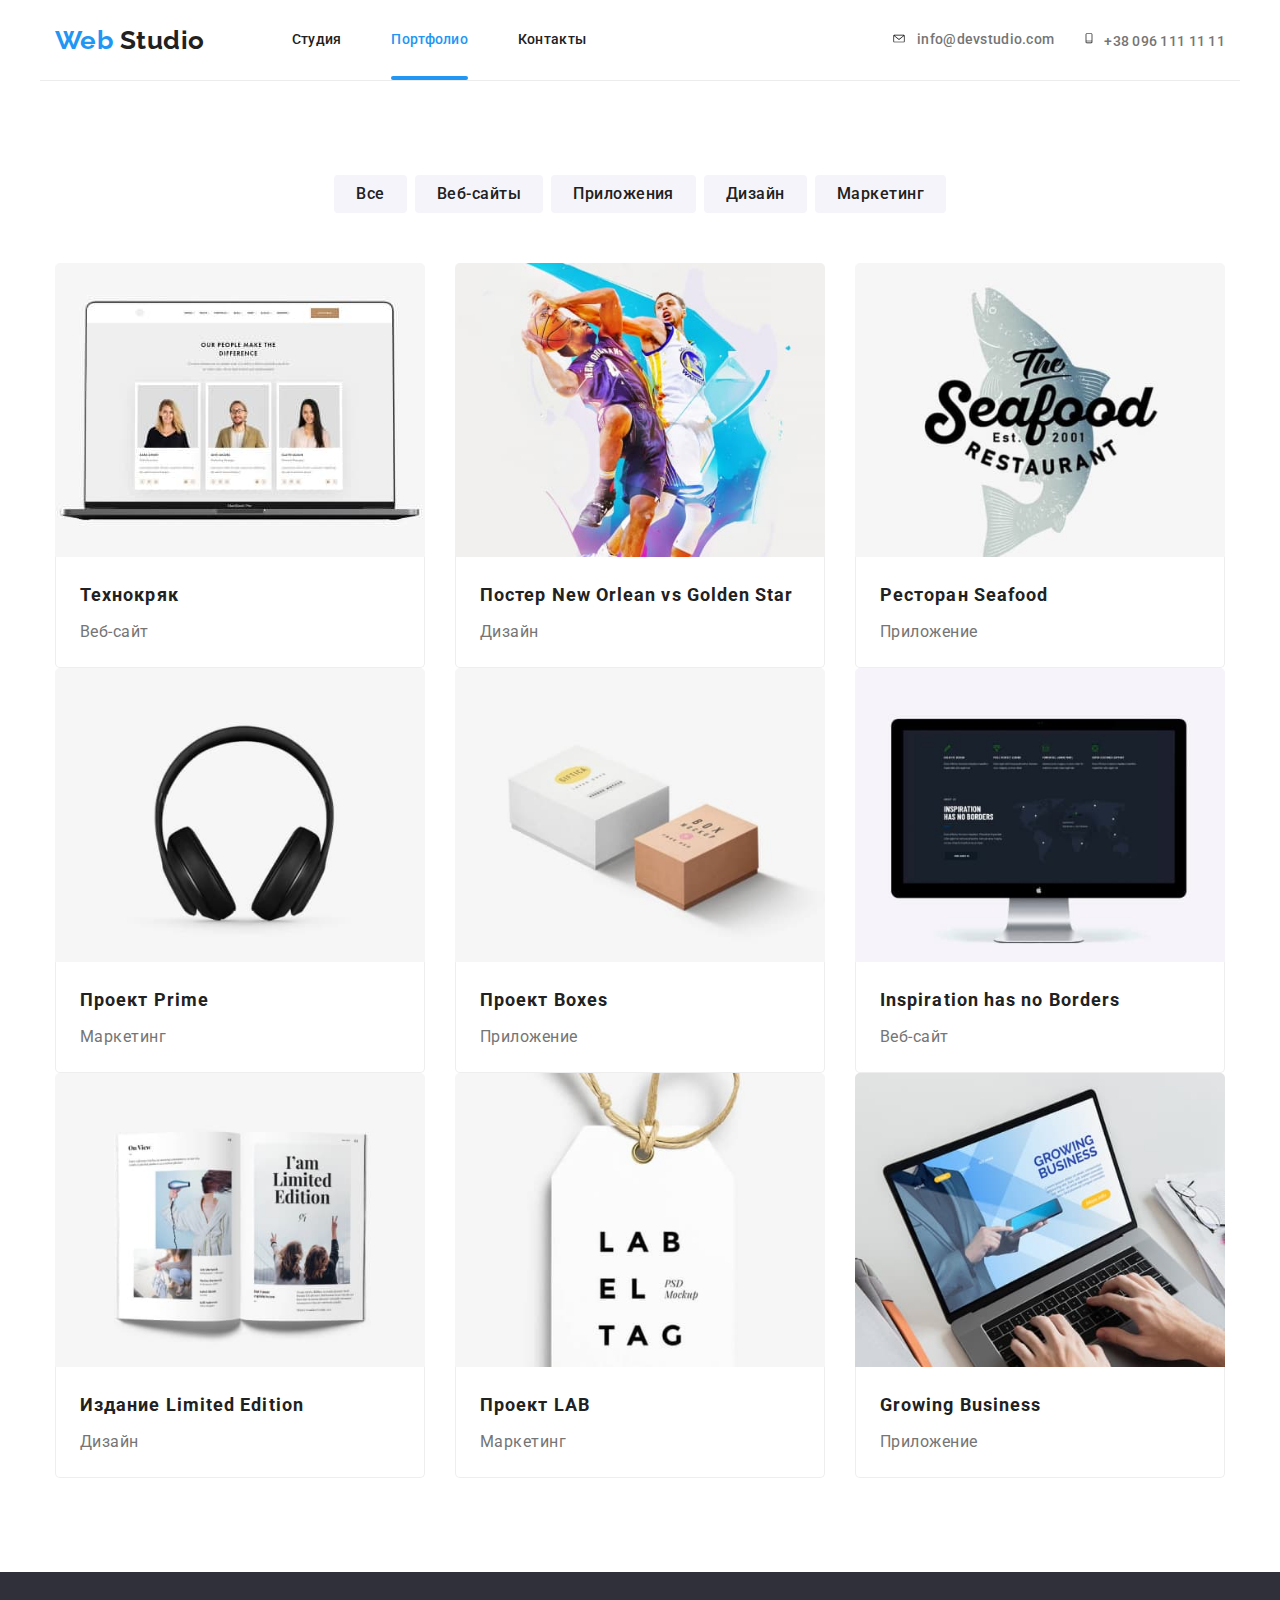
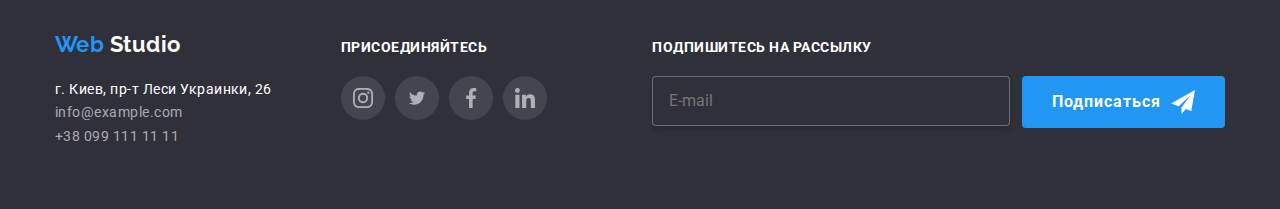
==== commit 729cfee3: "Перезалито заново" ====
--- a/portfolio.html
+++ b/portfolio.html
@@ -19,12 +19,29 @@
   <body>
     <header class="page-header">
       <div class="container">
-          <nav class="main-nav">
-          <a href="./index.html" class="logo up">Web<span class="word"> Studio</span></a>
-          <button type="button" class="menu-button" aria-expanded="false" data-menu-button>
-            <svg width="40" height="40" aria-label="Переключатель мобильного меню">
-              <use class="icon-cross" href="./images-3/symbol-defs.svg#icon-cross"></use>
-              <use class="icon-menu" href="./images-3/symbol-defs.svg#icon-menu"></use>
+        <nav class="main-nav">
+          <a href="./index.html" class="logo up"
+            >Web<span class="word"> Studio</span></a
+          >
+          <button
+            type="button"
+            class="menu-button"
+            aria-expanded="false"
+            data-menu-button
+          >
+            <svg
+              width="40"
+              height="40"
+              aria-label="Переключатель мобильного меню"
+            >
+              <use
+                class="icon-cross"
+                href="./images-3/symbol-defs.svg#icon-cross"
+              ></use>
+              <use
+                class="icon-menu"
+                href="./images-3/symbol-defs.svg#icon-menu"
+              ></use>
             </svg>
           </button>
           <div class="menu-container" data-menu>
@@ -41,14 +58,20 @@
               <li class="item mail">
                 <a href="mailto:info@devstudio.com" class="link highlight">
                   <svg class="upper icons" width="16" height="11.2">
-                    <use href="./images-3/symbol-defs.svg#icon-envelope"></use>
-                  </svg>info@devstudio.com</a>
+                    <use
+                      href="./images-3/symbol-defs.svg#icon-envelope"
+                    ></use></svg
+                  >info@devstudio.com</a
+                >
               </li>
               <li class="item">
                 <a href="tel:+380961111111" class="link highlight">
                   <svg class="upper icons" width="10" height="15">
-                    <use href="./images-3/symbol-defs.svg#icon-mobile"></use>
-                  </svg>+38 096 111 11 11</a>
+                    <use
+                      href="./images-3/symbol-defs.svg#icon-mobile"
+                    ></use></svg
+                  >+38 096 111 11 11</a
+                >
               </li>
             </ul>
           </div>
@@ -153,11 +176,17 @@
           </li>
           <li class="element">
             <div class="thumb">
-              <img class="project-img" srcset="
-                                  ./images-3/prime.jpg    1x,
-                                  ./images-3/prime@2x.jpg 2x,
-                                  ./images-3/prime@3x.jpg 3x
-                                " src="./images-3/prime.jpg" alt="Изображение маркетингового проекта" /></a>
+              <a href="#" class="img">
+                <img
+                  class="project-img"
+                  srcset="
+                    ./images-3/prime.jpg    1x,
+                    ./images-3/prime@2x.jpg 2x,
+                    ./images-3/prime@3x.jpg 3x
+                  "
+                  src="./images-3/prime.jpg"
+                  alt="Изображение маркетингового проекта"
+              /></a>
               <p class="text-inside">
                 Технокряк это современная площадка распространения коронавируса.
                 Компании используют эту платформу для цифрового шпионажа и атак
@@ -172,11 +201,16 @@
           <li class="element">
             <div class="thumb">
               <a href="#" class="img"
-                ><img class="project-img" srcset="
-                                  ./images-3/boxes.jpg    1x,
-                                  ./images-3/boxes@2x.jpg 2x,
-                                  ./images-3/boxes@3x.jpg 3x
-                                " src="./images-3/boxes.jpg" alt="Изображение приложения Boxes" /></a>
+                ><img
+                  class="project-img"
+                  srcset="
+                    ./images-3/boxes.jpg    1x,
+                    ./images-3/boxes@2x.jpg 2x,
+                    ./images-3/boxes@3x.jpg 3x
+                  "
+                  src="./images-3/boxes.jpg"
+                  alt="Изображение приложения Boxes"
+              /></a>
               <p class="text-inside">
                 Технокряк это современная площадка распространения коронавируса.
                 Компании используют эту платформу для цифрового шпионажа и атак
@@ -191,11 +225,16 @@
           <li class="element">
             <div class="thumb">
               <a href="#" class="img"
-                ><img class="project-img" srcset="
-                                  ./images-3/design.jpg    1x,
-                                  ./images-3/design@2x.jpg 2x,
-                                  ./images-3/design@3x.jpg 3x
-                                " src="./images-3/design.jpg" alt="Изображение веб-сайта Inspiration has no Borders" /></a>
+                ><img
+                  class="project-img"
+                  srcset="
+                    ./images-3/design.jpg    1x,
+                    ./images-3/design@2x.jpg 2x,
+                    ./images-3/design@3x.jpg 3x
+                  "
+                  src="./images-3/design.jpg"
+                  alt="Изображение веб-сайта Inspiration has no Borders"
+              /></a>
               <p class="text-inside">
                 Технокряк это современная площадка распространения коронавируса.
                 Компании используют эту платформу для цифрового шпионажа и атак
@@ -210,11 +249,16 @@
           <li class="element">
             <div class="thumb">
               <a href="#" class="img"
-                ><img class="project-img" srcset="
-                                  ./images-3/limedition.jpg    1x,
-                                  ./images-3/limedition@2x.jpg 2x,
-                                  ./images-3/limedition@3x.jpg 3x
-                                " src="./images-3/limedition.jpg" alt="Изображение для издания Limited Edition" /></a>
+                ><img
+                  class="project-img"
+                  srcset="
+                    ./images-3/limedition.jpg    1x,
+                    ./images-3/limedition@2x.jpg 2x,
+                    ./images-3/limedition@3x.jpg 3x
+                  "
+                  src="./images-3/limedition.jpg"
+                  alt="Изображение для издания Limited Edition"
+              /></a>
               <p class="text-inside">
                 Технокряк это современная площадка распространения коронавируса.
                 Компании используют эту платформу для цифрового шпионажа и атак
@@ -229,11 +273,16 @@
           <li class="element">
             <div class="thumb">
               <a href="#" class="img"
-                ><img class="project-img" srcset="
-                                  ./images-3/lab.jpg    1x,
-                                  ./images-3/lab@2x.jpg 2x,
-                                  ./images-3/lab@3x.jpg 3x
-                                " src="./images-3/lab.jpg" alt="Изображение проекта LAB" /></a>
+                ><img
+                  class="project-img"
+                  srcset="
+                    ./images-3/lab.jpg    1x,
+                    ./images-3/lab@2x.jpg 2x,
+                    ./images-3/lab@3x.jpg 3x
+                  "
+                  src="./images-3/lab.jpg"
+                  alt="Изображение проекта LAB"
+              /></a>
               <p class="text-inside">
                 Технокряк это современная площадка распространения коронавируса.
                 Компании используют эту платформу для цифрового шпионажа и атак
@@ -248,11 +297,16 @@
           <li class="element">
             <div class="thumb">
               <a href="#" class="img"
-                ><img class="project-img" srcset="
-                                  ./images-3/desktop.jpg    1x,
-                                  ./images-3/desktop@2x.jpg 2x,
-                                  ./images-3/desktop@3x.jpg 3x
-                                " src="./images-3/desktop.jpg" alt="Изображение приложения Growing Business" /></a>
+                ><img
+                  class="project-img"
+                  srcset="
+                    ./images-3/desktop.jpg    1x,
+                    ./images-3/desktop@2x.jpg 2x,
+                    ./images-3/desktop@3x.jpg 3x
+                  "
+                  src="./images-3/desktop.jpg"
+                  alt="Изображение приложения Growing Business"
+              /></a>
               <p class="text-inside">
                 Технокряк это современная площадка распространения коронавируса.
                 Компании используют эту платформу для цифрового шпионажа и атак
@@ -267,67 +321,84 @@
         </ul>
       </section>
     </main>
-        <footer class="footer">
-          <div class="container">
-            <div class="united-sections">
-              <div class="down bottom">
-                <a href="#" class="logo">Web<span class="text"> Studio</span></a>
-                <address class="address">
-                  г. Киев, пр-т Леси Украинки, 26
-                  <span class="contact"> info@example.com</span>
-                  <span class="contact phone">+38 099 111 11 11</span>
-                </address>
-              </div>
-              <div class="slogan bottom">
-                <div class="join">
-                  <b class="call">присоединяйтесь</b>
-                </div>
-                <ul class="social list">
-                  <li class="label">
-                    <!-- используем aria-label в ссылках для читалок -->
-                    <a href="#" class="social-link accent" aria-label="Instagram">
-                      <svg class="icons" width="20" height="20">
-                        <use href="./images-3/symbol-defs.svg#icon-instagram"></use>
-                      </svg></a>
-                  </li>
-                  <li class="label">
-                    <a href="#" class="social-link accent" aria-label="Twitter"><svg class="icons" width="20" height="16.25">
-                        <use href="./images-3/symbol-defs.svg#icon-twitter"></use>
-                      </svg></a>
-                  </li>
-                  <li class="label">
-                    <a href="#" class="social-link accent" aria-label="Facebook"><svg class="icons" width="20" height="20">
-                        <use href="./images-3/symbol-defs.svg#icon-facebook"></use>
-                      </svg></a>
-                  </li>
-                  <li class="label">
-                    <a href="#" class="social-link accent" aria-label="LinkedIn"><svg class="icons" width="20" height="20">
-                        <use href="./images-3/symbol-defs.svg#icon-linkedin"></use>
-                      </svg></a>
-                  </li>
-                </ul>
-              </div>
-            </div>
-            <div>
-              <div class="join">
-                <b class="call">подпишитесь на рассылку</b>
-              </div>
-              <form class="footer-form">
-                <label><input type="email" class="footer-input" name="email" placeholder="E-mail" /></label>
-                <button class="text button icon-send">
-                  Подписаться
-                  <svg class="plane" width="24" height="24">
-                    <use href="./images-3/symbol-defs.svg#icon-send"></use>
-                  </svg>
-                </button>
-              </form>
-            </div>
-            <!-- был удален после занятия №13 -->
-            <!--    <div class="copy container">
+    <footer class="footer">
+      <div class="container">
+        <div class="united-sections">
+          <div class="down bottom">
+            <a href="#" class="logo">Web<span class="text"> Studio</span></a>
+            <address class="address">
+              г. Киев, пр-т Леси Украинки, 26
+              <span class="contact"> info@example.com</span>
+              <span class="contact phone">+38 099 111 11 11</span>
+            </address>
+          </div>
+          <div class="slogan bottom">
+            <div class="join">
+              <b class="call">присоединяйтесь</b>
+            </div>
+            <ul class="social list">
+              <li class="label">
+                <!-- используем aria-label в ссылках для читалок -->
+                <a href="#" class="social-link accent" aria-label="Instagram">
+                  <svg class="icons" width="20" height="20">
+                    <use
+                      href="./images-3/symbol-defs.svg#icon-instagram"
+                    ></use></svg
+                ></a>
+              </li>
+              <li class="label">
+                <a href="#" class="social-link accent" aria-label="Twitter"
+                  ><svg class="icons" width="20" height="16.25">
+                    <use
+                      href="./images-3/symbol-defs.svg#icon-twitter"
+                    ></use></svg
+                ></a>
+              </li>
+              <li class="label">
+                <a href="#" class="social-link accent" aria-label="Facebook"
+                  ><svg class="icons" width="20" height="20">
+                    <use
+                      href="./images-3/symbol-defs.svg#icon-facebook"
+                    ></use></svg
+                ></a>
+              </li>
+              <li class="label">
+                <a href="#" class="social-link accent" aria-label="LinkedIn"
+                  ><svg class="icons" width="20" height="20">
+                    <use
+                      href="./images-3/symbol-defs.svg#icon-linkedin"
+                    ></use></svg
+                ></a>
+              </li>
+            </ul>
+          </div>
+        </div>
+        <div>
+          <div class="join">
+            <b class="call">подпишитесь на рассылку</b>
+          </div>
+          <form class="footer-form">
+            <label
+              ><input
+                type="email"
+                class="footer-input"
+                name="email"
+                placeholder="E-mail"
+            /></label>
+            <button class="text button icon-send">
+              Подписаться
+              <svg class="plane" width="24" height="24">
+                <use href="./images-3/symbol-defs.svg#icon-send"></use>
+              </svg>
+            </button>
+          </form>
+        </div>
+        <!-- был удален после занятия №13 -->
+        <!--    <div class="copy container">
                 <p class="copyright">2020 | Developed by GoIT Students</p>
               </div> -->
-          </div>
-        </footer>
+      </div>
+    </footer>
     <div class="backdrop is-hidden" data-modal>
       <div class="modal">
         <form class="form" autocomplete="off">
--- a/css/main.min.css
+++ b/css/main.min.css
@@ -1,2 +1,2 @@
-body{background-color:#fff;color:#757575;font-family:Roboto,sans-serif;font-weight:400;letter-spacing:0.03em}h1,h2,h3,h4,h5,h6{color:#212121;font-weight:700}.list{list-style:none;padding:0;margin:0}.visually-hidden{position:absolute;width:1px;height:1px;margin:-1px;border:0px;padding:0px;clip:rect(0 0 0 0);overflow:hidden}.container{padding-left:15px;padding-right:15px;margin-left:auto;margin-right:auto}@media screen and (min-width: 480px){.container{width:480px}}@media screen and (min-width: 768px){.container{width:768px}}@media screen and (min-width: 1200px){.container{width:1200px}}@media screen and (max-width: 1199px){.section{padding-top:60px;padding-bottom:60px}}@media screen and (min-width: 1200px){.section{padding-top:94px;padding-bottom:94px}}.logo{text-decoration:none;font-family:Raleway,sans-serif;font-weight:700}@media screen and (max-width: 1199px){.logo{font-size:24px;line-height:1.17}}@media screen and (min-width: 1200px){.logo{font-size:26px;line-height:1.19}}.up{display:block}.logo{color:#2196f3}.logo .word{color:#212121}.logo .text{color:#fff}.page-header{position:relative}.main-nav{display:-webkit-box;display:-ms-flexbox;display:flex;-webkit-box-align:center;-ms-flex-align:center;align-items:center;-webkit-box-pack:justify;-ms-flex-pack:justify;justify-content:space-between}.menu-button{display:-webkit-box;display:-ms-flexbox;display:flex;margin:0;padding:0;border:none;background-color:transparent}@media screen and (min-width: 768px){.menu-button{display:none}}.menu-button .icon-cross{display:none}.icon-menu:hover,.icon-menu:focus,.icon-cross:hover,.icon-cross:focus{fill:#2196f3}.menu-button.is-open .icon-cross{display:block}.menu-button.is-open .icon-menu{display:none}.menu-container{background-color:#fff;z-index:1}.menu-container.is-open{display:block;text-align:center}@media screen and (max-width: 767px){.menu-container{padding:60px 0px}}@media screen and (max-width: 767px){.menu-container{display:none;position:absolute;top:100%;left:0;height:393px;width:100%;-webkit-box-shadow:0px 1px 3px rgba(0,0,0,0.16),0px 2px 4px rgba(0,0,0,0.08),0px 4px 8px rgba(0,0,0,0.04);box-shadow:0px 1px 3px rgba(0,0,0,0.16),0px 2px 4px rgba(0,0,0,0.08),0px 4px 8px rgba(0,0,0,0.04)}}@media screen and (min-width: 768px){.menu-container{display:-webkit-box;display:-ms-flexbox;display:flex}}.link{-webkit-transition:color 250ms cubic-bezier(0.4, 0, 0.2, 1);transition:color 250ms cubic-bezier(0.4, 0, 0.2, 1);text-decoration:none;font-family:Roboto,sans-serif;font-weight:500;letter-spacing:0.02em}@media screen and (max-width: 767px){.link{font-size:18px;line-height:1.17}}.site-nav .link:hover,.site-nav .link:focus,.contacts .link:hover,.contacts .link:focus{color:#2196f3}.site-nav .link{color:#212121}@media screen and (max-width: 767px){.site-nav .link{display:inline-block;text-align:center}}@media screen and (min-width: 768px){.site-nav .link{display:block;font-size:14px;line-height:1.14;padding-top:32px;padding-bottom:32px}}.site-nav .link.current{color:#2196f3}.link.current{position:relative}.link.current::after{content:'';display:block;background-color:#2196f3;width:100%;height:4px;position:absolute;border-radius:2px}@media screen and (min-width: 768px){.link.current::after{bottom:0}}@media screen and (max-width: 767px){.site-nav .item:not(:last-child){margin-bottom:40px}}@media screen and (max-width: 767px){.site-nav{margin-bottom:60px}.item.mail{margin-bottom:16px}}.contacts .link{display:block;text-align:center;color:#757575}@media screen and (min-width: 768px) and (max-width: 1199px){.contacts .link{font-size:12px;line-height:1.17}}@media screen and (min-width: 1200px){.contacts .link{font-size:14px;line-height:1.14}}@media screen and (min-width: 768px) and (max-width: 1199px){.contacts{display:-webkit-box;display:-ms-flexbox;display:flex;-webkit-box-orient:vertical;-webkit-box-direction:normal;-ms-flex-direction:column;flex-direction:column;-webkit-box-pack:space-evenly;-ms-flex-pack:space-evenly;justify-content:space-evenly;-webkit-box-align:baseline;-ms-flex-align:baseline;align-items:baseline}}@media screen and (min-width: 1200px){.contacts{display:-webkit-box;display:-ms-flexbox;display:flex;-webkit-box-align:center;-ms-flex-align:center;align-items:center}}.item .highlight:hover,.item .highlight:focus{fill:#2196f3}@media screen and (min-width: 1200px){.contacts .item+.item{margin-left:30px}}.upper.icons{margin-right:10px}@media screen and (min-width: 768px){.site-nav{display:-webkit-box;display:-ms-flexbox;display:flex;margin-right:305px}.site-nav .item:not(:last-child){margin-right:50px}}@media screen and (min-width: 768px) and (max-width: 1199px){.site-nav{margin-right:30px}}.button{display:inline-block;padding:10px 32px;border-radius:4px;border:1px solid transparent;min-width:200px;background-color:#2196f3;color:#fff;font-family:inherit;font-size:16px;line-height:1.87;font-weight:700;text-align:center;letter-spacing:0.06em;text-decoration:none;cursor:pointer}.overlay{display:block;max-width:1600px;margin-left:auto;margin-right:auto;background-color:#757575;background-repeat:no-repeat;background-size:cover}@media screen and (max-width: 767px){.overlay{height:400px;background-image:-webkit-gradient(linear, left top, left bottom, from(rgba(47,48,58,0.8)), to(rgba(47,48,58,0.8))),url("../../images-3/hero.jpg");background-image:linear-gradient(rgba(47,48,58,0.8), rgba(47,48,58,0.8)),url("../../images-3/hero.jpg")}}@media screen and (max-width: 767px) and (min-device-pixel-ratio: 2), screen and (-webkit-min-device-pixel-ratio: 2), screen and (min-resolution: 192dpi), screen and (min-resolution: 2dppx){.overlay .overlay{background-image:-webkit-gradient(linear, left top, left bottom, from(rgba(47,48,58,0.8)), to(rgba(47,48,58,0.8))),url("../../images-3/hero@2x.jpg");background-image:linear-gradient(rgba(47,48,58,0.8), rgba(47,48,58,0.8)),url("../../images-3/hero@2x.jpg")}}@media screen and (min-width: 768px){.overlay{height:400px;background-image:-webkit-gradient(linear, left top, left bottom, from(rgba(47,48,58,0.8)), to(rgba(47,48,58,0.8))),url("../../images-3/hero-t.jpg");background-image:linear-gradient(rgba(47,48,58,0.8), rgba(47,48,58,0.8)),url("../../images-3/hero-t.jpg")}}@media screen and (min-width: 768px) and (min-device-pixel-ratio: 2), screen and (-webkit-min-device-pixel-ratio: 2), screen and (min-resolution: 192dpi), screen and (min-resolution: 2dppx){.overlay .overlay{background-image:-webkit-gradient(linear, left top, left bottom, from(rgba(47,48,58,0.8)), to(rgba(47,48,58,0.8))),url("../../images-3/hero-t@2x.jpg");background-image:linear-gradient(rgba(47,48,58,0.8), rgba(47,48,58,0.8)),url("../../images-3/hero-t@2x.jpg")}}@media screen and (min-width: 1200px){.overlay{height:600px;background-image:-webkit-gradient(linear, left top, left bottom, from(rgba(47,48,58,0.8)), to(rgba(47,48,58,0.8))),url("../../images-3/hero-d.jpg");background-image:linear-gradient(rgba(47,48,58,0.8), rgba(47,48,58,0.8)),url("../../images-3/hero-d.jpg")}}@media screen and (min-width: 1200px) and (min-device-pixel-ratio: 2), screen and (-webkit-min-device-pixel-ratio: 2), screen and (min-resolution: 192dpi), screen and (min-resolution: 2dppx){.overlay .overlay{background-image:-webkit-gradient(linear, left top, left bottom, from(rgba(47,48,58,0.8)), to(rgba(47,48,58,0.8))),url("../../images-3/hero-d@2x.jpg");background-image:linear-gradient(rgba(47,48,58,0.8), rgba(47,48,58,0.8)),url("../../images-3/hero-d@2x.jpg")}}.hero.overlay{display:-webkit-box;display:-ms-flexbox;display:flex;-webkit-box-orient:vertical;-webkit-box-direction:normal;-ms-flex-direction:column;flex-direction:column;-webkit-box-pack:center;-ms-flex-pack:center;justify-content:center;-webkit-box-align:center;-ms-flex-align:center;align-items:center;text-align:center}.hero-title{margin-top:0;color:#fff;text-align:center;font-weight:900;letter-spacing:0.06em;text-transform:uppercase}@media screen and (max-width: 1199px){.hero-title{margin-bottom:30px;font-size:26px;line-height:1.62}}@media screen and (min-width: 1200px){.hero-title{font-size:44px;line-height:1.36}}.container .title{margin:0;padding:0}.text{margin:0;padding:0}@media screen and (min-width: 768px) and (max-width: 1199px){.list.pluses{display:-webkit-box;display:-ms-flexbox;display:flex;-ms-flex-wrap:wrap;flex-wrap:wrap}}@media screen and (min-width: 1200px){.list.pluses{display:-webkit-box;display:-ms-flexbox;display:flex}}@media screen and (min-width: 768px) and (max-width: 1199px){.option{width:calc((100% - 2 * 30px) / 2);-webkit-box-flex:1;-ms-flex-positive:1;flex-grow:1}.option:nth-child(2n+1){margin-right:30px}.option:nth-child(-n+2){margin-bottom:30px}}.icon{display:-webkit-box;display:-ms-flexbox;display:flex;-webkit-box-align:center;-ms-flex-align:center;align-items:center;-webkit-box-pack:center;-ms-flex-pack:center;justify-content:center;height:120px;background-color:#f5f4fa;margin-bottom:30px;border-radius:4px}@media screen and (max-width: 767px){.icon{width:100%}}.list .text{font-size:14px;line-height:1.71}.subtitle{margin:0;padding:0;font-size:14px;line-height:1.14;text-transform:uppercase}@media screen and (max-width: 767px){.subtitle{text-align:center}}.pluses .subtitle{margin-bottom:10px}@media screen and (min-width: 1200px){.pluses .option:not(:last-child){margin-right:30px}}@media screen and (max-width: 1199px){.works.section{display:none}}.projects{display:-webkit-box;display:-ms-flexbox;display:flex;z-index:0}.projects .subtitle{color:#fff}.projects .unit{position:relative}.projects .unit:not(:last-child){margin-right:30px}.apps{position:absolute;bottom:0;left:0;width:100%;padding:27px 0px;background-color:rgba(47,48,58,0.8);text-align:center}.works-img{display:block;width:370px;height:100%;-o-object-fit:cover;object-fit:cover;-o-object-position:top;object-position:top}.unit-thumb{height:294px}.team{text-align:center;background-color:#f5f4fa;font-size:16px;line-height:1.19}@media screen and (min-width: 768px) and (max-width: 1199px){.team .list{display:-webkit-box;display:-ms-flexbox;display:flex;-ms-flex-wrap:wrap;flex-wrap:wrap}}@media screen and (min-width: 768px){.team .list{display:-webkit-box;display:-ms-flexbox;display:flex}}@media screen and (min-width: 768px) and (max-width: 1199px){.team .member{width:calc((100% - 2 * 30px) / 2);-webkit-box-flex:1;-ms-flex-positive:1;flex-grow:1}.team .member:nth-child(2n+1){margin-right:30px}.team .member:nth-child(-n+2){margin-bottom:30px}}.social-link{fill:#afb1b8;width:44px;height:44px;border-radius:50%}.member-img{display:block;width:100%;height:100%;-o-object-fit:cover;object-fit:cover;-o-object-position:top;object-position:top}.member-thumb{height:320px}@media screen and (min-width: 768px){.member-thumb{height:260px}}.social.list{display:-webkit-box;display:-ms-flexbox;display:flex;-webkit-box-pack:center;-ms-flex-pack:center;justify-content:center;-webkit-box-align:center;-ms-flex-align:center;align-items:center}@media screen and (max-width: 767px){.inside{padding:30px 100px 24px}}@media screen and (min-width: 768px){.inside{padding:30px 74px 24px}}@media screen and (min-width: 1200px){.inside{padding:30px 32px 24px}}.social-link:hover,.social-link:focus{background-color:#2196f3;fill:#fff}.icons{-webkit-transition:background-color 250ms cubic-bezier(0.4, 0, 0.2, 1),fill 250ms cubic-bezier(0.4, 0, 0.2, 1);transition:background-color 250ms cubic-bezier(0.4, 0, 0.2, 1),fill 250ms cubic-bezier(0.4, 0, 0.2, 1)}.section-title{padding:0;margin:0;text-align:center}@media screen and (max-width: 1199px){.section-title{margin-bottom:30px;font-size:28px;line-height:1.18}}@media screen and (min-width: 1200px){.section-title{margin-bottom:50px;font-size:36px;line-height:1.17}}.section-subtitle{margin:0;margin-bottom:10px;font-weight:500}.team .member{background-color:#fff;-webkit-box-shadow:0px 2px 1px rgba(0,0,0,0.2),0px 1px 1px rgba(0,0,0,0.14),0px 1px 3px rgba(0,0,0,0.12);box-shadow:0px 2px 1px rgba(0,0,0,0.2),0px 1px 1px rgba(0,0,0,0.14),0px 1px 3px rgba(0,0,0,0.12);border-radius:0px 0px 4px 4px}@media screen and (max-width: 767px){.team .member:not(:last-child){margin-bottom:30px}}.team .item{margin:0px 0px 16px}@media screen and (min-width: 1200px){.team .member:not(:last-child){margin-right:30px}}.clients .list{display:-webkit-box;display:-ms-flexbox;display:flex}@media screen and (max-width: 1199px){.clients .list{margin:-15px;-ms-flex-wrap:wrap;flex-wrap:wrap}}.pic{display:-webkit-box;display:-ms-flexbox;display:flex;-webkit-box-pack:center;-ms-flex-pack:center;justify-content:center;-webkit-box-align:center;-ms-flex-align:center;align-items:center;height:90px;border:1px solid #afb1b8;border-radius:4px;-webkit-transition:border-color 250ms cubic-bezier(0.4, 0, 0.2, 1);transition:border-color 250ms cubic-bezier(0.4, 0, 0.2, 1)}@media screen and (max-width: 767px){.pic{width:calc((100% - 2 * 30px) / 2);margin:15px}}@media screen and (min-width: 768px) and (max-width: 1199px){.pic{width:calc((100% - 3 * 30px) / 3);margin:15px}}@media screen and (min-width: 1200px){.pic:not(:last-child){width:calc((100% - 6 * 30px) / 6);margin-right:30px}}@media screen and (min-width: 1200px){.pic{width:calc((100% - 6 * 30px) / 6);-webkit-box-flex:1;-ms-flex-positive:1;flex-grow:1}}.link-client{fill:#afb1b8}.pic:hover,.pic:focus{border-color:#2196f3;cursor:pointer}.pic:hover .link-client,.pic:focus .link-client{fill:#2196f3}.icon-client{-webkit-transition:fill 250ms cubic-bezier(0.4, 0, 0.2, 1);transition:fill 250ms cubic-bezier(0.4, 0, 0.2, 1)}.footer{margin-left:auto;margin-right:auto;background-color:#2f303a}@media screen and (max-width: 1199px){.footer{text-align:center}}.footer .container{padding:60px 15px}@media screen and (min-width: 1200px){.footer .container{display:-webkit-box;display:-ms-flexbox;display:flex;-webkit-box-pack:justify;-ms-flex-pack:justify;justify-content:space-between;-webkit-box-align:baseline;-ms-flex-align:baseline;align-items:baseline}}.down .logo{display:block;margin-bottom:20px;font-size:22px;line-height:1.18}.address>.contact{color:rgba(255,255,255,0.6)}.address{display:-webkit-inline-box;display:-ms-inline-flexbox;display:inline-flex;-webkit-box-orient:vertical;-webkit-box-direction:normal;-ms-flex-direction:column;flex-direction:column;color:#fff;font-style:normal;font-size:14px;line-height:1.71}.call{color:#fff;font-size:14px;line-height:1.14;text-transform:uppercase}.footer-input{padding:15px 16px;background-color:#2f303a;border:1px solid rgba(255,255,255,0.3);-webkit-box-shadow:0px 4px 4px rgba(0,0,0,0.15);box-shadow:0px 4px 4px rgba(0,0,0,0.15);border-radius:4px}@media screen and (max-width: 479px){.footer-input{margin-bottom:20px;width:100%}}@media screen and (min-width: 480px) and (max-width: 1199px){.footer-input{margin-bottom:20px;width:450px}}@media screen and (min-width: 1200px){.footer-input{margin-right:12px;width:358px}}.social-link{display:-webkit-box;display:-ms-flexbox;display:flex;-webkit-box-pack:center;-ms-flex-pack:center;justify-content:center;-webkit-box-align:center;-ms-flex-align:center;align-items:center}.social-link.accent{background-color:rgba(255,255,255,0.1)}.social-link.accent:hover,.social-link.accent:focus{background-color:#2196f3}.label:not(:last-child){margin-right:10px}.button.icon-send{padding:10px 29px;display:-webkit-box;display:-ms-flexbox;display:flex;-webkit-box-align:center;-ms-flex-align:center;align-items:center;margin-left:auto;margin-right:auto;text-align:center}.icon-send .plane{margin-left:10px}@media screen and (max-width: 1199px){.bottom{margin-bottom:60px}}.join{margin-bottom:20px}@media screen and (min-width: 768px) and (max-width: 1199px){.united-sections{display:-webkit-box;display:-ms-flexbox;display:flex;-ms-flex-pack:distribute;justify-content:space-around}}@media screen and (min-width: 1200px){.united-sections{display:-webkit-box;display:-ms-flexbox;display:flex;-webkit-box-align:baseline;-ms-flex-align:baseline;align-items:baseline}}@media screen and (min-width: 1200px){.footer-form{display:-webkit-box;display:-ms-flexbox;display:flex}}@media screen and (min-width: 1200px){.down.bottom{margin-right:69px}}.backdrop{position:fixed;overflow-y:scroll;background-color:rgba(0,0,0,0.2);top:0;left:0;width:100%;height:100%;z-index:1;-webkit-transition:opacity 250ms cubic-bezier(0.4, 0, 0.2, 1);transition:opacity 250ms cubic-bezier(0.4, 0, 0.2, 1)}@media screen and (max-width: 767px){.backdrop{padding:93px 15px}}@media screen and (min-width: 768px) and (max-width: 1199px){.backdrop{padding:208px 159px}}.backdrop.is-hidden{opacity:0;pointer-events:none}.modal{padding:40px;background-color:#ffffff;-webkit-box-shadow:0px 2px 1px rgba(0,0,0,0.2),0px 1px 1px rgba(0,0,0,0.14),0px 1px 3px rgba(0,0,0,0.12);box-shadow:0px 2px 1px rgba(0,0,0,0.2),0px 1px 1px rgba(0,0,0,0.14),0px 1px 3px rgba(0,0,0,0.12);border-radius:4px;-webkit-transition:-webkit-transform 250ms cubic-bezier(0.4, 0, 0.2, 1);transition:-webkit-transform 250ms cubic-bezier(0.4, 0, 0.2, 1);transition:transform 250ms cubic-bezier(0.4, 0, 0.2, 1);transition:transform 250ms cubic-bezier(0.4, 0, 0.2, 1), -webkit-transform 250ms cubic-bezier(0.4, 0, 0.2, 1)}@media screen and (min-width: 480px) and (max-width: 1199px){.modal{position:relative}}@media screen and (min-width: 1200px){.modal{position:absolute;left:50%;top:50%;-webkit-transform:translate(-50%, -50%) scale(0.85);transform:translate(-50%, -50%) scale(0.85)}}.form .title{margin:0;margin-bottom:30px;text-align:center}@media screen and (max-width: 1199px){.form .title{font-size:20px;line-height:1.5}}@media screen and (min-width: 1200px){.form .title{font-size:20px;line-height:1.15}}.form-field input{margin:0;padding:12px 42px}.form-field{position:relative;display:-webkit-box;display:-ms-flexbox;display:flex;-webkit-box-orient:vertical;-webkit-box-direction:normal;-ms-flex-direction:column;flex-direction:column;font-size:14px;line-height:1.14;letter-spacing:0.01em;color:#757575;margin-bottom:28px}.form-label{position:absolute;top:50%;left:42px;-webkit-transform:translateY(-50%);transform:translateY(-50%);-webkit-transition:color 250ms cubic-bezier(0.4, 0, 0.2, 1),-webkit-transform 250ms cubic-bezier(0.4, 0, 0.2, 1);transition:color 250ms cubic-bezier(0.4, 0, 0.2, 1),-webkit-transform 250ms cubic-bezier(0.4, 0, 0.2, 1);transition:transform 250ms cubic-bezier(0.4, 0, 0.2, 1),color 250ms cubic-bezier(0.4, 0, 0.2, 1);transition:transform 250ms cubic-bezier(0.4, 0, 0.2, 1),color 250ms cubic-bezier(0.4, 0, 0.2, 1),-webkit-transform 250ms cubic-bezier(0.4, 0, 0.2, 1)}.form-input{border:1px solid rgba(33,33,33,0.2);border-radius:4px;outline-width:1px;-webkit-transition:outline-color 250ms cubic-bezier(0.4, 0, 0.2, 1);transition:outline-color 250ms cubic-bezier(0.4, 0, 0.2, 1)}.form-input:focus{outline-color:#2196f3}textarea{resize:none;color:#757575}.form-field.comment{position:relative;margin-bottom:20px}.form-field .textarea{height:120px;padding:12px 16px;border-radius:4px;border:1px solid rgba(33,33,33,0.2);outline-width:1px;-webkit-transition:outline-color 250ms cubic-bezier(0.4, 0, 0.2, 1);transition:outline-color 250ms cubic-bezier(0.4, 0, 0.2, 1)}.comment-label{position:absolute;top:12px;left:16px;-webkit-transition:color 250ms cubic-bezier(0.4, 0, 0.2, 1),-webkit-transform 250ms cubic-bezier(0.4, 0, 0.2, 1);transition:color 250ms cubic-bezier(0.4, 0, 0.2, 1),-webkit-transform 250ms cubic-bezier(0.4, 0, 0.2, 1);transition:color 250ms cubic-bezier(0.4, 0, 0.2, 1),transform 250ms cubic-bezier(0.4, 0, 0.2, 1);transition:color 250ms cubic-bezier(0.4, 0, 0.2, 1),transform 250ms cubic-bezier(0.4, 0, 0.2, 1),-webkit-transform 250ms cubic-bezier(0.4, 0, 0.2, 1)}.form-field:focus-within>.textarea{outline-color:#2196f3}.form-field:focus-within>.form-label,.form-input:not(:placeholder-shown)+.form-label{color:#2196f3;-webkit-transform:translate(-25px, -44px);transform:translate(-25px, -44px)}.form-field:focus-within>.comment-label,.textarea:not(:placeholder-shown)+.comment-label{color:#2196f3;-webkit-transform:translateY(-28px);transform:translateY(-28px)}.form-icon{position:absolute;top:50%;left:16px;-webkit-transform:translateY(-50%);transform:translateY(-50%);-webkit-transition:fill 250ms cubic-bezier(0.4, 0, 0.2, 1);transition:fill 250ms cubic-bezier(0.4, 0, 0.2, 1)}.form-field:focus-within>.form-icon{fill:#2196f3}.form-field.policy{display:-webkit-box;display:-ms-flexbox;display:flex;-webkit-box-orient:horizontal;-webkit-box-direction:normal;-ms-flex-direction:row;flex-direction:row;-webkit-box-pack:center;-ms-flex-pack:center;justify-content:center;-webkit-box-align:center;-ms-flex-align:center;align-items:center;text-align:center;margin-bottom:30px;margin-right:auto;margin-left:auto}.agreement{color:#2196f3}.checkbox{position:absolute;width:1px;height:1px;margin:-1px;border:0px;padding:0px;clip:rect(0 0 0 0);overflow:hidden}.checkbox-icon{position:absolute;top:0;left:0;display:block;width:15px;height:15px;border:1px solid #212121;border-radius:2px;margin-right:8px;-webkit-transition:border-color 250ms cubic-bezier(0.4, 0, 0.2, 1),background-color 250ms cubic-bezier(0.4, 0, 0.2, 1),background-image 250ms cubic-bezier(0.4, 0, 0.2, 1);transition:border-color 250ms cubic-bezier(0.4, 0, 0.2, 1),background-color 250ms cubic-bezier(0.4, 0, 0.2, 1),background-image 250ms cubic-bezier(0.4, 0, 0.2, 1)}.checkbox:checked+.checkbox-icon{border-color:#2196f3;background-color:#2196f3;background-image:url("../images/check.svg");background-size:contain;background-origin:border-box}.button.send-form{display:-webkit-box;display:-ms-flexbox;display:flex;-webkit-box-pack:center;-ms-flex-pack:center;justify-content:center;margin-right:auto;margin-left:auto}.close-button{position:absolute;fill:#000000;width:30px;height:30px;top:8px;right:8px;background-color:#ffffff;border-radius:50%;border:none;-webkit-box-shadow:0px 2px 1px rgba(0,0,0,0.2),0px 1px 1px rgba(0,0,0,0.14),0px 1px 3px rgba(0,0,0,0.12);box-shadow:0px 2px 1px rgba(0,0,0,0.2),0px 1px 1px rgba(0,0,0,0.14),0px 1px 3px rgba(0,0,0,0.12);cursor:pointer;-webkit-transition:fill 250ms cubic-bezier(0.4, 0, 0.2, 1);transition:fill 250ms cubic-bezier(0.4, 0, 0.2, 1)}.close-button:hover,.close-button:focus{fill:#2196f3}.portfolio{border-top:1px solid #ececec}.button-items{padding:6px 22px;border:none;cursor:pointer;min-width:73px;border-radius:4px;-webkit-transition:background-color 250ms cubic-bezier(0.4, 0, 0.2, 1),color 250ms cubic-bezier(0.4, 0, 0.2, 1);transition:background-color 250ms cubic-bezier(0.4, 0, 0.2, 1),color 250ms cubic-bezier(0.4, 0, 0.2, 1);font-family:inherit;font-weight:500;font-size:16px;line-height:1.62;letter-spacing:0.03em}.button-items{background-color:#f5f4fa;color:#212121}.button-items:hover,.button-items:focus{background-color:#2196f3;color:#fff}.variant{display:-webkit-box;display:-ms-flexbox;display:flex;-ms-flex-wrap:wrap;flex-wrap:wrap}@media screen and (min-width: 768px) and (max-width: 1199px){.variant{-webkit-box-pack:center;-ms-flex-pack:center;justify-content:center;margin-bottom:30px}}@media screen and (min-width: 1200px){.variant{-webkit-box-pack:center;-ms-flex-pack:center;justify-content:center;margin-bottom:50px}}@media screen and (max-width: 767px){.push:nth-child(-n+3){margin-bottom:15px}}@media screen and (max-width: 767px){.push:nth-child(n+4){margin-bottom:40px}}.push:not(:last-child){margin-right:8px}.element{display:block;border-top-left-radius:5px;border-top-right-radius:5px;overflow:hidden}.flex .element{margin-bottom:30px;-webkit-transition:-webkit-box-shadow 250ms cubic-bezier(0.4, 0, 0.2, 1);transition:-webkit-box-shadow 250ms cubic-bezier(0.4, 0, 0.2, 1);transition:box-shadow 250ms cubic-bezier(0.4, 0, 0.2, 1);transition:box-shadow 250ms cubic-bezier(0.4, 0, 0.2, 1), -webkit-box-shadow 250ms cubic-bezier(0.4, 0, 0.2, 1)}@media screen and (min-width: 1200px){.flex .element{margin-right:30px}}.flex .element:hover,.flex .element:focus{-webkit-box-shadow:1px 4px 6px rgba(0,0,0,0.16),0px 4px 4px rgba(0,0,0,0.06),0px 1px 1px rgba(0,0,0,0.12);box-shadow:1px 4px 6px rgba(0,0,0,0.16),0px 4px 4px rgba(0,0,0,0.06),0px 1px 1px rgba(0,0,0,0.12);cursor:pointer}.flex .element:nth-child(3n){margin-right:0}.flex .element:nth-last-child(-n+3){margin-bottom:0}.container .name{margin:0}.card{padding:20px 24px;border-bottom:1px solid #eeeeee;border-left:1px solid #eeeeee;border-right:1px solid #eeeeee;border-bottom-left-radius:5px;border-bottom-right-radius:5px}.project-title{margin-bottom:4px;font-size:18px;line-height:2;letter-spacing:0.06em}.project .list{background-color:#fff}.project .text{font-size:16px;line-height:1.87}.thumb{position:relative;height:294px;overflow:hidden}.project .text-inside{position:absolute;top:0;left:0;width:100%;height:100%;margin:0;-webkit-transform:translateY(100%);transform:translateY(100%);-webkit-transition:-webkit-transform 250ms cubic-bezier(0.4, 0, 0.2, 1);transition:-webkit-transform 250ms cubic-bezier(0.4, 0, 0.2, 1);transition:transform 250ms cubic-bezier(0.4, 0, 0.2, 1);transition:transform 250ms cubic-bezier(0.4, 0, 0.2, 1), -webkit-transform 250ms cubic-bezier(0.4, 0, 0.2, 1);padding:63px 24px;color:#fff;background-color:rgba(33,150,243,0.9);font-size:18px;line-height:1.56}.project .element:hover .text-inside,.project .element:focus .text-inside{-webkit-transform:translateY(0%);transform:translateY(0%)}@media screen and (min-width: 768px){.project.list{display:-webkit-box;display:-ms-flexbox;display:flex;-ms-flex-wrap:wrap;flex-wrap:wrap}}@media screen and (min-width: 768px) and (max-width: 1199px){.project .element{width:calc((100% - 2 * 30px) / 2)}.project .element:nth-child(2n+1){margin-right:30px}.project .element:nth-child(-n+8){margin-bottom:30px}}@media screen and (min-width: 1200px){.project.element{width:calc((100% - 3 * 30px) / 3)}.project.element:not(:last-child){margin-right:30px;margin-bottom:30px}}.project-img{display:block;width:100%;height:100%;-o-object-fit:cover;object-fit:cover;-o-object-position:top;object-position:top}@media screen and (min-width: 768px) and (max-width: 1199px){.project-img{width:354px}}@media screen and (min-width: 1200px){.project-img{width:370px}}
+body{background-color:#fff;color:#757575;font-family:Roboto,sans-serif;font-weight:400;letter-spacing:0.03em}h1,h2,h3,h4,h5,h6{color:#212121;font-weight:700}.list{list-style:none;padding:0;margin:0}.visually-hidden{position:absolute;width:1px;height:1px;margin:-1px;border:0px;padding:0px;clip:rect(0 0 0 0);overflow:hidden}.container{padding-left:15px;padding-right:15px;margin-left:auto;margin-right:auto}@media screen and (min-width: 480px){.container{width:480px}}@media screen and (min-width: 768px){.container{width:768px}}@media screen and (min-width: 1200px){.container{width:1200px}}@media screen and (max-width: 1199px){.section{padding-top:60px;padding-bottom:60px}}@media screen and (min-width: 1200px){.section{padding-top:94px;padding-bottom:94px}}.logo{text-decoration:none;font-family:Raleway,sans-serif;font-weight:700}@media screen and (max-width: 1199px){.logo{font-size:24px;line-height:1.17}}@media screen and (min-width: 1200px){.logo{font-size:26px;line-height:1.19}}.up{display:block}.logo{color:#2196f3}.logo .word{color:#212121}.logo .text{color:#fff}.page-header{position:relative}.main-nav{display:-webkit-box;display:-ms-flexbox;display:flex;-webkit-box-align:center;-ms-flex-align:center;align-items:center;-webkit-box-pack:justify;-ms-flex-pack:justify;justify-content:space-between}.menu-button{display:-webkit-box;display:-ms-flexbox;display:flex;margin:0;padding:0;border:none;background-color:transparent}@media screen and (min-width: 768px){.menu-button{display:none}}.menu-button .icon-cross{display:none}.icon-menu:hover,.icon-menu:focus,.icon-cross:hover,.icon-cross:focus{fill:#2196f3}.menu-button.is-open .icon-cross{display:block}.menu-button.is-open .icon-menu{display:none}.menu-container{background-color:#fff;z-index:1}.menu-container.is-open{display:block;text-align:center}@media screen and (max-width: 767px){.menu-container{padding:60px 0px}}@media screen and (max-width: 767px){.menu-container{display:none;position:absolute;top:100%;left:0;height:393px;width:100%;-webkit-box-shadow:0px 1px 3px rgba(0,0,0,0.16),0px 2px 4px rgba(0,0,0,0.08),0px 4px 8px rgba(0,0,0,0.04);box-shadow:0px 1px 3px rgba(0,0,0,0.16),0px 2px 4px rgba(0,0,0,0.08),0px 4px 8px rgba(0,0,0,0.04)}}@media screen and (min-width: 768px){.menu-container{display:-webkit-box;display:-ms-flexbox;display:flex}}.link{-webkit-transition:color 250ms cubic-bezier(0.4, 0, 0.2, 1);transition:color 250ms cubic-bezier(0.4, 0, 0.2, 1);text-decoration:none;font-family:Roboto,sans-serif;font-weight:500;letter-spacing:0.02em}@media screen and (max-width: 767px){.link{font-size:18px;line-height:1.17}}.site-nav .link:hover,.site-nav .link:focus,.contacts .link:hover,.contacts .link:focus{color:#2196f3}.site-nav .link{color:#212121}@media screen and (max-width: 767px){.site-nav .link{display:inline-block;text-align:center}}@media screen and (min-width: 768px){.site-nav .link{display:block;font-size:14px;line-height:1.14;padding-top:32px;padding-bottom:32px}}.site-nav .link.current{color:#2196f3}.link.current{position:relative}.link.current::after{content:'';display:block;background-color:#2196f3;width:100%;height:4px;position:absolute;border-radius:2px}@media screen and (min-width: 768px){.link.current::after{bottom:0}}@media screen and (max-width: 767px){.site-nav .item:not(:last-child){margin-bottom:40px}}@media screen and (max-width: 767px){.site-nav{margin-bottom:60px}.item.mail{margin-bottom:16px}}.contacts .link{display:block;text-align:center;color:#757575}@media screen and (min-width: 768px) and (max-width: 1199px){.contacts .link{font-size:12px;line-height:1.17}}@media screen and (min-width: 1200px){.contacts .link{font-size:14px;line-height:1.14}}@media screen and (min-width: 768px) and (max-width: 1199px){.contacts{display:-webkit-box;display:-ms-flexbox;display:flex;-webkit-box-orient:vertical;-webkit-box-direction:normal;-ms-flex-direction:column;flex-direction:column;-webkit-box-pack:space-evenly;-ms-flex-pack:space-evenly;justify-content:space-evenly;-webkit-box-align:baseline;-ms-flex-align:baseline;align-items:baseline}}@media screen and (min-width: 1200px){.contacts{display:-webkit-box;display:-ms-flexbox;display:flex;-webkit-box-align:center;-ms-flex-align:center;align-items:center}}.item .highlight:hover,.item .highlight:focus{fill:#2196f3}@media screen and (min-width: 1200px){.contacts .item+.item{margin-left:30px}}.upper.icons{margin-right:10px}@media screen and (min-width: 768px){.site-nav{display:-webkit-box;display:-ms-flexbox;display:flex;margin-right:305px}.site-nav .item:not(:last-child){margin-right:50px}}@media screen and (min-width: 768px) and (max-width: 1199px){.site-nav{margin-right:30px}}.button{display:inline-block;padding:10px 32px;border-radius:4px;border:1px solid transparent;min-width:200px;background-color:#2196f3;color:#fff;font-family:inherit;font-size:16px;line-height:1.87;font-weight:700;text-align:center;letter-spacing:0.06em;text-decoration:none;cursor:pointer}.overlay{display:block;max-width:1600px;margin-left:auto;margin-right:auto;background-color:#757575;background-repeat:no-repeat;background-size:cover}@media screen and (max-width: 767px){.overlay{height:400px;background-image:-webkit-gradient(linear, left top, left bottom, from(rgba(47,48,58,0.8)), to(rgba(47,48,58,0.8))),url("../images-3/hero.jpg");background-image:linear-gradient(rgba(47,48,58,0.8), rgba(47,48,58,0.8)),url("../images-3/hero.jpg")}}@media screen and (max-width: 767px) and (min-device-pixel-ratio: 2), screen and (-webkit-min-device-pixel-ratio: 2), screen and (min-resolution: 192dpi), screen and (min-resolution: 2dppx){.overlay .overlay{background-image:-webkit-gradient(linear, left top, left bottom, from(rgba(47,48,58,0.8)), to(rgba(47,48,58,0.8))),url("../images-3/hero@2x.jpg");background-image:linear-gradient(rgba(47,48,58,0.8), rgba(47,48,58,0.8)),url("../images-3/hero@2x.jpg")}}@media screen and (min-width: 768px){.overlay{height:400px;background-image:-webkit-gradient(linear, left top, left bottom, from(rgba(47,48,58,0.8)), to(rgba(47,48,58,0.8))),url("../images-3/hero-t.jpg");background-image:linear-gradient(rgba(47,48,58,0.8), rgba(47,48,58,0.8)),url("../images-3/hero-t.jpg")}}@media screen and (min-width: 768px) and (min-device-pixel-ratio: 2), screen and (-webkit-min-device-pixel-ratio: 2), screen and (min-resolution: 192dpi), screen and (min-resolution: 2dppx){.overlay .overlay{background-image:-webkit-gradient(linear, left top, left bottom, from(rgba(47,48,58,0.8)), to(rgba(47,48,58,0.8))),url("../images-3/hero-t@2x.jpg");background-image:linear-gradient(rgba(47,48,58,0.8), rgba(47,48,58,0.8)),url("../images-3/hero-t@2x.jpg")}}@media screen and (min-width: 1200px){.overlay{height:600px;background-image:-webkit-gradient(linear, left top, left bottom, from(rgba(47,48,58,0.8)), to(rgba(47,48,58,0.8))),url("../images-3/hero-d.jpg");background-image:linear-gradient(rgba(47,48,58,0.8), rgba(47,48,58,0.8)),url("../images-3/hero-d.jpg")}}@media screen and (min-width: 1200px) and (min-device-pixel-ratio: 2), screen and (-webkit-min-device-pixel-ratio: 2), screen and (min-resolution: 192dpi), screen and (min-resolution: 2dppx){.overlay .overlay{background-image:-webkit-gradient(linear, left top, left bottom, from(rgba(47,48,58,0.8)), to(rgba(47,48,58,0.8))),url("../images-3/hero-d@2x.jpg");background-image:linear-gradient(rgba(47,48,58,0.8), rgba(47,48,58,0.8)),url("../images-3/hero-d@2x.jpg")}}.hero.overlay{display:-webkit-box;display:-ms-flexbox;display:flex;-webkit-box-orient:vertical;-webkit-box-direction:normal;-ms-flex-direction:column;flex-direction:column;-webkit-box-pack:center;-ms-flex-pack:center;justify-content:center;-webkit-box-align:center;-ms-flex-align:center;align-items:center;text-align:center}.hero-title{margin-top:0;color:#fff;text-align:center;font-weight:900;letter-spacing:0.06em;text-transform:uppercase}@media screen and (max-width: 1199px){.hero-title{margin-bottom:30px;font-size:26px;line-height:1.62}}@media screen and (min-width: 1200px){.hero-title{font-size:44px;line-height:1.36}}.container .title{margin:0;padding:0}.text{margin:0;padding:0}@media screen and (min-width: 768px) and (max-width: 1199px){.list.pluses{display:-webkit-box;display:-ms-flexbox;display:flex;-ms-flex-wrap:wrap;flex-wrap:wrap}}@media screen and (min-width: 1200px){.list.pluses{display:-webkit-box;display:-ms-flexbox;display:flex}}@media screen and (min-width: 768px) and (max-width: 1199px){.option{width:calc((100% - 2 * 30px) / 2);-webkit-box-flex:1;-ms-flex-positive:1;flex-grow:1}.option:nth-child(2n+1){margin-right:30px}.option:nth-child(-n+2){margin-bottom:30px}}.icon{display:-webkit-box;display:-ms-flexbox;display:flex;-webkit-box-align:center;-ms-flex-align:center;align-items:center;-webkit-box-pack:center;-ms-flex-pack:center;justify-content:center;height:120px;background-color:#f5f4fa;margin-bottom:30px;border-radius:4px}@media screen and (max-width: 767px){.icon{width:100%}}.list .text{font-size:14px;line-height:1.71}.subtitle{margin:0;padding:0;font-size:14px;line-height:1.14;text-transform:uppercase}@media screen and (max-width: 767px){.subtitle{text-align:center}}.pluses .subtitle{margin-bottom:10px}@media screen and (min-width: 1200px){.pluses .option:not(:last-child){margin-right:30px}}@media screen and (max-width: 1199px){.works.section{display:none}}.projects{display:-webkit-box;display:-ms-flexbox;display:flex;z-index:0}.projects .subtitle{color:#fff}.projects .unit{position:relative}.projects .unit:not(:last-child){margin-right:30px}.apps{position:absolute;bottom:0;left:0;width:100%;padding:27px 0px;background-color:rgba(47,48,58,0.8);text-align:center}.works-img{display:block;width:370px;height:100%;-o-object-fit:cover;object-fit:cover;-o-object-position:top;object-position:top}.unit-thumb{height:294px}.team{text-align:center;background-color:#f5f4fa;font-size:16px;line-height:1.19}@media screen and (min-width: 768px) and (max-width: 1199px){.team .list{display:-webkit-box;display:-ms-flexbox;display:flex;-ms-flex-wrap:wrap;flex-wrap:wrap}}@media screen and (min-width: 768px){.team .list{display:-webkit-box;display:-ms-flexbox;display:flex}}@media screen and (min-width: 768px) and (max-width: 1199px){.team .member{width:calc((100% - 2 * 30px) / 2);-webkit-box-flex:1;-ms-flex-positive:1;flex-grow:1}.team .member:nth-child(2n+1){margin-right:30px}.team .member:nth-child(-n+2){margin-bottom:30px}}.social-link{fill:#afb1b8;width:44px;height:44px;border-radius:50%}.member-img{display:block;width:100%;height:100%;-o-object-fit:cover;object-fit:cover;-o-object-position:top;object-position:top}.member-thumb{height:320px}@media screen and (min-width: 768px){.member-thumb{height:260px}}.social.list{display:-webkit-box;display:-ms-flexbox;display:flex;-webkit-box-pack:center;-ms-flex-pack:center;justify-content:center;-webkit-box-align:center;-ms-flex-align:center;align-items:center}@media screen and (max-width: 767px){.inside{padding:30px 100px 24px}}@media screen and (min-width: 768px){.inside{padding:30px 74px 24px}}@media screen and (min-width: 1200px){.inside{padding:30px 32px 24px}}.social-link:hover,.social-link:focus{background-color:#2196f3;fill:#fff}.icons{-webkit-transition:background-color 250ms cubic-bezier(0.4, 0, 0.2, 1),fill 250ms cubic-bezier(0.4, 0, 0.2, 1);transition:background-color 250ms cubic-bezier(0.4, 0, 0.2, 1),fill 250ms cubic-bezier(0.4, 0, 0.2, 1)}.section-title{padding:0;margin:0;text-align:center}@media screen and (max-width: 1199px){.section-title{margin-bottom:30px;font-size:28px;line-height:1.18}}@media screen and (min-width: 1200px){.section-title{margin-bottom:50px;font-size:36px;line-height:1.17}}.section-subtitle{margin:0;margin-bottom:10px;font-weight:500}.team .member{background-color:#fff;-webkit-box-shadow:0px 2px 1px rgba(0,0,0,0.2),0px 1px 1px rgba(0,0,0,0.14),0px 1px 3px rgba(0,0,0,0.12);box-shadow:0px 2px 1px rgba(0,0,0,0.2),0px 1px 1px rgba(0,0,0,0.14),0px 1px 3px rgba(0,0,0,0.12);border-radius:0px 0px 4px 4px}@media screen and (max-width: 767px){.team .member:not(:last-child){margin-bottom:30px}}.team .item{margin:0px 0px 16px}@media screen and (min-width: 1200px){.team .member:not(:last-child){margin-right:30px}}.clients .list{display:-webkit-box;display:-ms-flexbox;display:flex}@media screen and (max-width: 1199px){.clients .list{margin:-15px;-ms-flex-wrap:wrap;flex-wrap:wrap}}.pic{display:-webkit-box;display:-ms-flexbox;display:flex;-webkit-box-pack:center;-ms-flex-pack:center;justify-content:center;-webkit-box-align:center;-ms-flex-align:center;align-items:center;height:90px;border:1px solid #afb1b8;border-radius:4px;-webkit-transition:border-color 250ms cubic-bezier(0.4, 0, 0.2, 1);transition:border-color 250ms cubic-bezier(0.4, 0, 0.2, 1)}@media screen and (max-width: 767px){.pic{width:calc((100% - 2 * 30px) / 2);margin:15px}}@media screen and (min-width: 768px) and (max-width: 1199px){.pic{width:calc((100% - 3 * 30px) / 3);margin:15px}}@media screen and (min-width: 1200px){.pic:not(:last-child){width:calc((100% - 6 * 30px) / 6);margin-right:30px}}@media screen and (min-width: 1200px){.pic{width:calc((100% - 6 * 30px) / 6);-webkit-box-flex:1;-ms-flex-positive:1;flex-grow:1}}.link-client{fill:#afb1b8}.pic:hover,.pic:focus{border-color:#2196f3;cursor:pointer}.pic:hover .link-client,.pic:focus .link-client{fill:#2196f3}.icon-client{-webkit-transition:fill 250ms cubic-bezier(0.4, 0, 0.2, 1);transition:fill 250ms cubic-bezier(0.4, 0, 0.2, 1)}.footer{margin-left:auto;margin-right:auto;background-color:#2f303a}@media screen and (max-width: 1199px){.footer{text-align:center}}.footer .container{padding:60px 15px}@media screen and (min-width: 1200px){.footer .container{display:-webkit-box;display:-ms-flexbox;display:flex;-webkit-box-pack:justify;-ms-flex-pack:justify;justify-content:space-between;-webkit-box-align:baseline;-ms-flex-align:baseline;align-items:baseline}}.down .logo{display:block;margin-bottom:20px;font-size:22px;line-height:1.18}.address>.contact{color:rgba(255,255,255,0.6)}.address{display:-webkit-inline-box;display:-ms-inline-flexbox;display:inline-flex;-webkit-box-orient:vertical;-webkit-box-direction:normal;-ms-flex-direction:column;flex-direction:column;color:#fff;font-style:normal;font-size:14px;line-height:1.71}.call{color:#fff;font-size:14px;line-height:1.14;text-transform:uppercase}.footer-input{padding:15px 16px;background-color:#2f303a;border:1px solid rgba(255,255,255,0.3);-webkit-box-shadow:0px 4px 4px rgba(0,0,0,0.15);box-shadow:0px 4px 4px rgba(0,0,0,0.15);border-radius:4px}@media screen and (max-width: 479px){.footer-input{margin-bottom:20px;width:100%}}@media screen and (min-width: 480px) and (max-width: 1199px){.footer-input{margin-bottom:20px;width:450px}}@media screen and (min-width: 1200px){.footer-input{margin-right:12px;width:358px}}.social-link{display:-webkit-box;display:-ms-flexbox;display:flex;-webkit-box-pack:center;-ms-flex-pack:center;justify-content:center;-webkit-box-align:center;-ms-flex-align:center;align-items:center}.social-link.accent{background-color:rgba(255,255,255,0.1)}.social-link.accent:hover,.social-link.accent:focus{background-color:#2196f3}.label:not(:last-child){margin-right:10px}.button.icon-send{padding:10px 29px;display:-webkit-box;display:-ms-flexbox;display:flex;-webkit-box-align:center;-ms-flex-align:center;align-items:center;margin-left:auto;margin-right:auto;text-align:center}.icon-send .plane{margin-left:10px}@media screen and (max-width: 1199px){.bottom{margin-bottom:60px}}.join{margin-bottom:20px}@media screen and (min-width: 768px) and (max-width: 1199px){.united-sections{display:-webkit-box;display:-ms-flexbox;display:flex;-ms-flex-pack:distribute;justify-content:space-around}}@media screen and (min-width: 1200px){.united-sections{display:-webkit-box;display:-ms-flexbox;display:flex;-webkit-box-align:baseline;-ms-flex-align:baseline;align-items:baseline}}@media screen and (min-width: 1200px){.footer-form{display:-webkit-box;display:-ms-flexbox;display:flex}}@media screen and (min-width: 1200px){.down.bottom{margin-right:69px}}.backdrop{position:fixed;overflow-y:scroll;background-color:rgba(0,0,0,0.2);top:0;left:0;width:100%;height:100%;z-index:1;-webkit-transition:opacity 250ms cubic-bezier(0.4, 0, 0.2, 1);transition:opacity 250ms cubic-bezier(0.4, 0, 0.2, 1)}@media screen and (max-width: 767px){.backdrop{padding:93px 15px}}@media screen and (min-width: 768px) and (max-width: 1199px){.backdrop{padding:208px 159px}}.backdrop.is-hidden{opacity:0;pointer-events:none}.modal{padding:40px;background-color:#ffffff;-webkit-box-shadow:0px 2px 1px rgba(0,0,0,0.2),0px 1px 1px rgba(0,0,0,0.14),0px 1px 3px rgba(0,0,0,0.12);box-shadow:0px 2px 1px rgba(0,0,0,0.2),0px 1px 1px rgba(0,0,0,0.14),0px 1px 3px rgba(0,0,0,0.12);border-radius:4px;-webkit-transition:-webkit-transform 250ms cubic-bezier(0.4, 0, 0.2, 1);transition:-webkit-transform 250ms cubic-bezier(0.4, 0, 0.2, 1);transition:transform 250ms cubic-bezier(0.4, 0, 0.2, 1);transition:transform 250ms cubic-bezier(0.4, 0, 0.2, 1), -webkit-transform 250ms cubic-bezier(0.4, 0, 0.2, 1)}@media screen and (max-width: 1199px){.modal{position:relative}}@media screen and (min-width: 1200px){.modal{position:absolute;left:50%;top:50%;-webkit-transform:translate(-50%, -50%) scale(0.85);transform:translate(-50%, -50%) scale(0.85)}}.form .title{margin:0;margin-bottom:30px;text-align:center}@media screen and (max-width: 1199px){.form .title{font-size:20px;line-height:1.5}}@media screen and (min-width: 1200px){.form .title{font-size:20px;line-height:1.15}}.form-field input{margin:0;padding:12px 42px}.form-field{position:relative;display:-webkit-box;display:-ms-flexbox;display:flex;-webkit-box-orient:vertical;-webkit-box-direction:normal;-ms-flex-direction:column;flex-direction:column;font-size:14px;line-height:1.14;letter-spacing:0.01em;color:#757575;margin-bottom:28px}.form-label{position:absolute;top:50%;left:42px;-webkit-transform:translateY(-50%);transform:translateY(-50%);-webkit-transition:color 250ms cubic-bezier(0.4, 0, 0.2, 1),-webkit-transform 250ms cubic-bezier(0.4, 0, 0.2, 1);transition:color 250ms cubic-bezier(0.4, 0, 0.2, 1),-webkit-transform 250ms cubic-bezier(0.4, 0, 0.2, 1);transition:transform 250ms cubic-bezier(0.4, 0, 0.2, 1),color 250ms cubic-bezier(0.4, 0, 0.2, 1);transition:transform 250ms cubic-bezier(0.4, 0, 0.2, 1),color 250ms cubic-bezier(0.4, 0, 0.2, 1),-webkit-transform 250ms cubic-bezier(0.4, 0, 0.2, 1)}.form-input{border:1px solid rgba(33,33,33,0.2);border-radius:4px;outline-width:1px;-webkit-transition:outline-color 250ms cubic-bezier(0.4, 0, 0.2, 1);transition:outline-color 250ms cubic-bezier(0.4, 0, 0.2, 1)}.form-input:focus{outline-color:#2196f3}textarea{resize:none;color:#757575}.form-field.comment{position:relative;margin-bottom:20px}.form-field .textarea{height:120px;padding:12px 16px;border-radius:4px;border:1px solid rgba(33,33,33,0.2);outline-width:1px;-webkit-transition:outline-color 250ms cubic-bezier(0.4, 0, 0.2, 1);transition:outline-color 250ms cubic-bezier(0.4, 0, 0.2, 1)}.comment-label{position:absolute;top:12px;left:16px;-webkit-transition:color 250ms cubic-bezier(0.4, 0, 0.2, 1),-webkit-transform 250ms cubic-bezier(0.4, 0, 0.2, 1);transition:color 250ms cubic-bezier(0.4, 0, 0.2, 1),-webkit-transform 250ms cubic-bezier(0.4, 0, 0.2, 1);transition:color 250ms cubic-bezier(0.4, 0, 0.2, 1),transform 250ms cubic-bezier(0.4, 0, 0.2, 1);transition:color 250ms cubic-bezier(0.4, 0, 0.2, 1),transform 250ms cubic-bezier(0.4, 0, 0.2, 1),-webkit-transform 250ms cubic-bezier(0.4, 0, 0.2, 1)}.form-field:focus-within>.textarea{outline-color:#2196f3}.form-field:focus-within>.form-label,.form-input:not(:placeholder-shown)+.form-label{color:#2196f3;-webkit-transform:translate(-25px, -44px);transform:translate(-25px, -44px)}.form-field:focus-within>.comment-label,.textarea:not(:placeholder-shown)+.comment-label{color:#2196f3;-webkit-transform:translateY(-28px);transform:translateY(-28px)}.form-icon{position:absolute;top:50%;left:16px;-webkit-transform:translateY(-50%);transform:translateY(-50%);-webkit-transition:fill 250ms cubic-bezier(0.4, 0, 0.2, 1);transition:fill 250ms cubic-bezier(0.4, 0, 0.2, 1)}.form-field:focus-within>.form-icon{fill:#2196f3}.form-field.policy{display:-webkit-box;display:-ms-flexbox;display:flex;-webkit-box-orient:horizontal;-webkit-box-direction:normal;-ms-flex-direction:row;flex-direction:row;-webkit-box-pack:center;-ms-flex-pack:center;justify-content:center;-webkit-box-align:center;-ms-flex-align:center;align-items:center;text-align:center;margin-bottom:30px;margin-right:auto;margin-left:auto}.agreement{color:#2196f3}.checkbox{position:absolute;width:1px;height:1px;margin:-1px;border:0px;padding:0px;clip:rect(0 0 0 0);overflow:hidden}.checkbox-icon{position:absolute;top:0;left:0;display:block;width:15px;height:15px;border:1px solid #212121;border-radius:2px;margin-right:8px;-webkit-transition:border-color 250ms cubic-bezier(0.4, 0, 0.2, 1),background-color 250ms cubic-bezier(0.4, 0, 0.2, 1),background-image 250ms cubic-bezier(0.4, 0, 0.2, 1);transition:border-color 250ms cubic-bezier(0.4, 0, 0.2, 1),background-color 250ms cubic-bezier(0.4, 0, 0.2, 1),background-image 250ms cubic-bezier(0.4, 0, 0.2, 1)}.checkbox:checked+.checkbox-icon{border-color:#2196f3;background-color:#2196f3;background-image:url("../images-3/check.svg");background-size:contain;background-origin:border-box}.button.send-form{display:-webkit-box;display:-ms-flexbox;display:flex;-webkit-box-pack:center;-ms-flex-pack:center;justify-content:center;margin-right:auto;margin-left:auto}.close-button{position:absolute;fill:#000000;width:30px;height:30px;top:0;right:0;background-color:#ffffff;border-radius:50%;border:none;-webkit-box-shadow:0px 2px 1px rgba(0,0,0,0.2),0px 1px 1px rgba(0,0,0,0.14),0px 1px 3px rgba(0,0,0,0.12);box-shadow:0px 2px 1px rgba(0,0,0,0.2),0px 1px 1px rgba(0,0,0,0.14),0px 1px 3px rgba(0,0,0,0.12);cursor:pointer;-webkit-transition:fill 250ms cubic-bezier(0.4, 0, 0.2, 1);transition:fill 250ms cubic-bezier(0.4, 0, 0.2, 1)}.close-button:hover,.close-button:focus{fill:#2196f3}.portfolio{border-top:1px solid #ececec}.button-items{padding:6px 22px;border:none;cursor:pointer;min-width:73px;border-radius:4px;-webkit-transition:background-color 250ms cubic-bezier(0.4, 0, 0.2, 1),color 250ms cubic-bezier(0.4, 0, 0.2, 1);transition:background-color 250ms cubic-bezier(0.4, 0, 0.2, 1),color 250ms cubic-bezier(0.4, 0, 0.2, 1);font-family:inherit;font-weight:500;font-size:16px;line-height:1.62;letter-spacing:0.03em}.button-items{background-color:#f5f4fa;color:#212121}.button-items:hover,.button-items:focus{background-color:#2196f3;color:#fff}.variant{display:-webkit-box;display:-ms-flexbox;display:flex;-ms-flex-wrap:wrap;flex-wrap:wrap}@media screen and (min-width: 768px) and (max-width: 1199px){.variant{-webkit-box-pack:center;-ms-flex-pack:center;justify-content:center;margin-bottom:30px}}@media screen and (min-width: 1200px){.variant{-webkit-box-pack:center;-ms-flex-pack:center;justify-content:center;margin-bottom:50px}}@media screen and (max-width: 767px){.push:nth-child(-n+3){margin-bottom:15px}}@media screen and (max-width: 767px){.push:nth-child(n+4){margin-bottom:40px}}.push:not(:last-child){margin-right:8px}.element{display:block;border-top-left-radius:5px;border-top-right-radius:5px;overflow:hidden}.flex .element{-webkit-transition:-webkit-box-shadow 250ms cubic-bezier(0.4, 0, 0.2, 1);transition:-webkit-box-shadow 250ms cubic-bezier(0.4, 0, 0.2, 1);transition:box-shadow 250ms cubic-bezier(0.4, 0, 0.2, 1);transition:box-shadow 250ms cubic-bezier(0.4, 0, 0.2, 1), -webkit-box-shadow 250ms cubic-bezier(0.4, 0, 0.2, 1)}@media screen and (min-width: 1200px){.flex .element{margin-right:30px}}.flex .element:hover,.flex .element:focus{-webkit-box-shadow:1px 4px 6px rgba(0,0,0,0.16),0px 4px 4px rgba(0,0,0,0.06),0px 1px 1px rgba(0,0,0,0.12);box-shadow:1px 4px 6px rgba(0,0,0,0.16),0px 4px 4px rgba(0,0,0,0.06),0px 1px 1px rgba(0,0,0,0.12);cursor:pointer}.flex .element:nth-child(3n){margin-right:0}.flex .element:nth-last-child(-n+3){margin-bottom:0}.container .name{margin:0}.card{padding:20px 24px;border-bottom:1px solid #eeeeee;border-left:1px solid #eeeeee;border-right:1px solid #eeeeee;border-bottom-left-radius:5px;border-bottom-right-radius:5px}.project-title{margin-bottom:4px;font-size:18px;line-height:2;letter-spacing:0.06em}.project .list{background-color:#fff}.project .text{font-size:16px;line-height:1.87}.thumb{position:relative;height:294px;overflow:hidden}.project .text-inside{position:absolute;top:0;left:0;width:100%;height:100%;margin:0;-webkit-transform:translateY(100%);transform:translateY(100%);-webkit-transition:-webkit-transform 250ms cubic-bezier(0.4, 0, 0.2, 1);transition:-webkit-transform 250ms cubic-bezier(0.4, 0, 0.2, 1);transition:transform 250ms cubic-bezier(0.4, 0, 0.2, 1);transition:transform 250ms cubic-bezier(0.4, 0, 0.2, 1), -webkit-transform 250ms cubic-bezier(0.4, 0, 0.2, 1);padding:63px 24px;color:#fff;background-color:rgba(33,150,243,0.9);font-size:18px;line-height:1.56}.project .element:hover .text-inside,.project .element:focus .text-inside{-webkit-transform:translateY(0%);transform:translateY(0%)}@media screen and (min-width: 768px){.project.list{display:-webkit-box;display:-ms-flexbox;display:flex;-ms-flex-wrap:wrap;flex-wrap:wrap}}@media screen and (max-width: 767px){.project .element:not(:last-child){margin-bottom:30px}}@media screen and (min-width: 768px) and (max-width: 1199px){.project .element{width:calc((100% - 2 * 30px) / 2)}.project .element:nth-child(2n+1){margin-right:30px}.project .element:nth-child(-n+8){margin-bottom:30px}}@media screen and (min-width: 1200px){.project.element{width:calc((100% - 3 * 30px) / 3)}.project.element:not(:last-child){margin-right:30px;margin-bottom:30px}}.project-img{display:block;width:100%;height:100%;-o-object-fit:cover;object-fit:cover;-o-object-position:top;object-position:top}@media screen and (min-width: 768px) and (max-width: 1199px){.project-img{width:354px}}@media screen and (min-width: 1200px){.project-img{width:370px}}
 /*# sourceMappingURL=main.min.css.map */